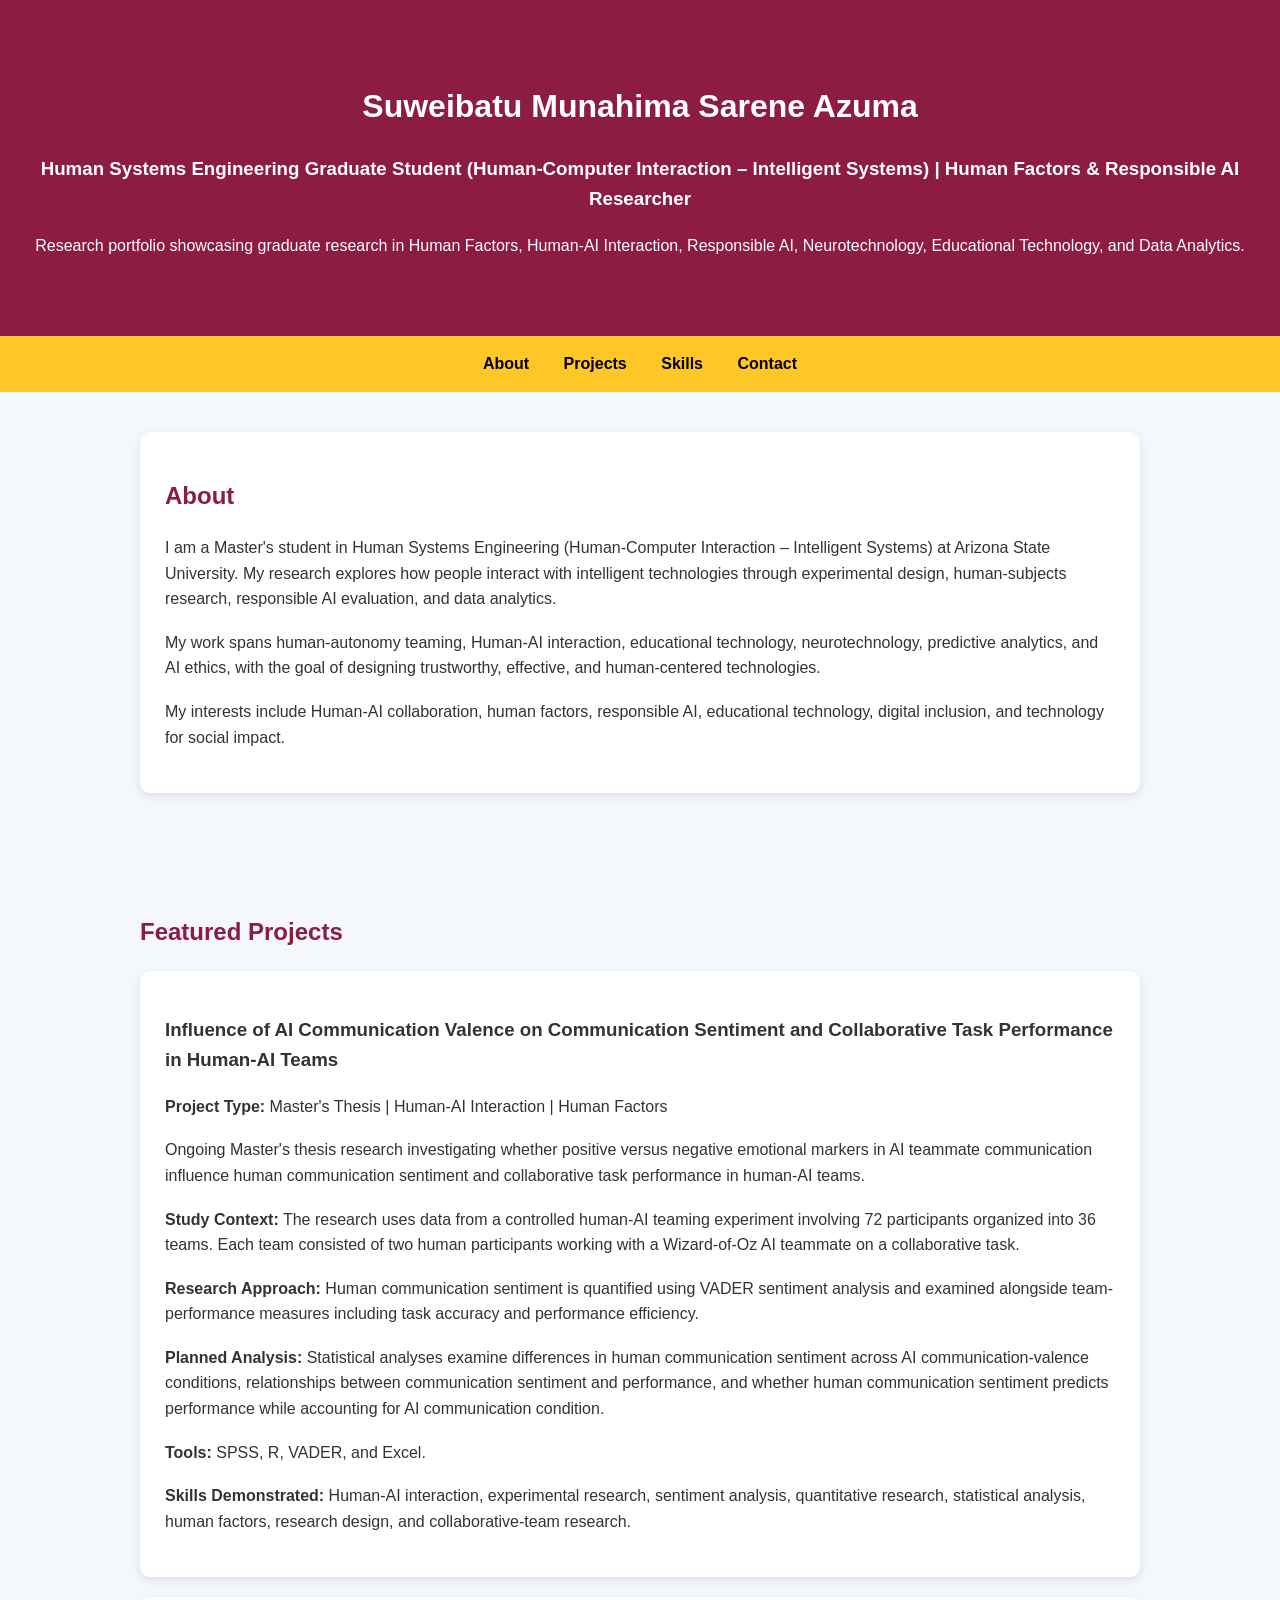
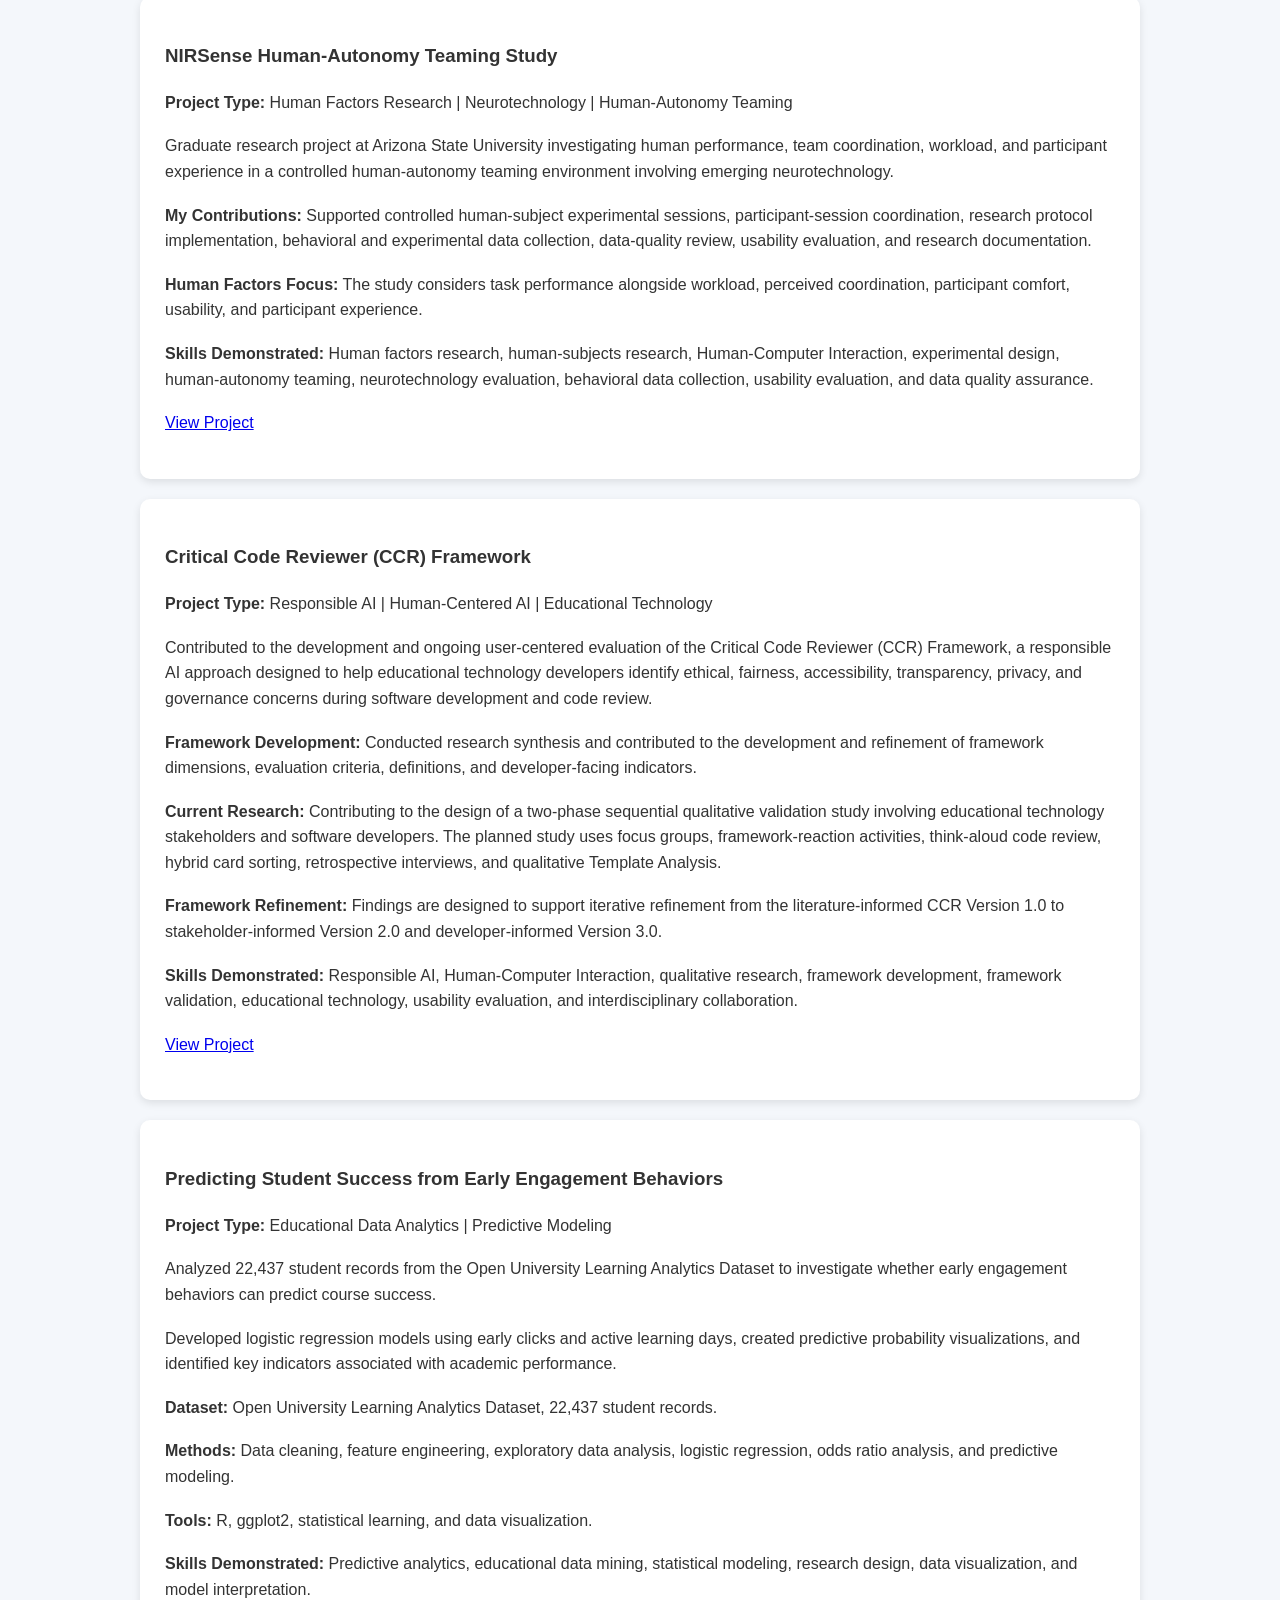
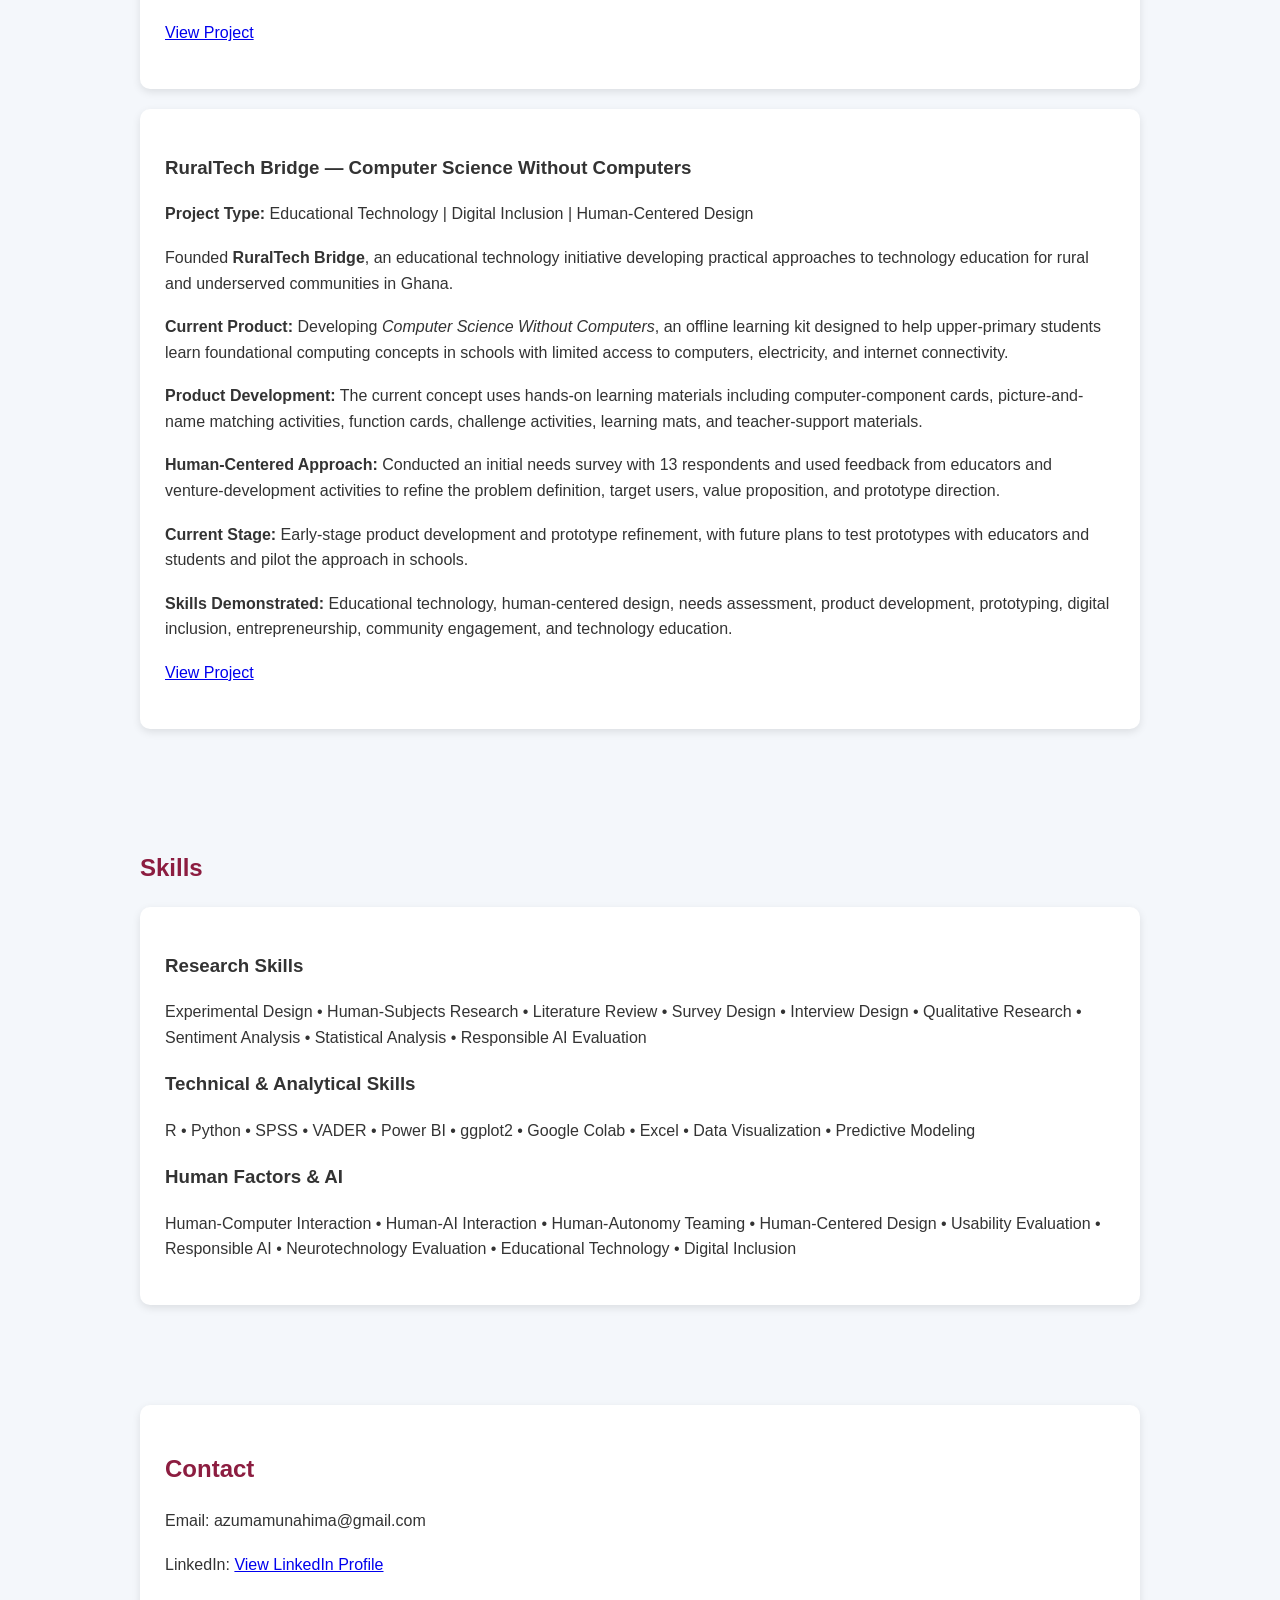
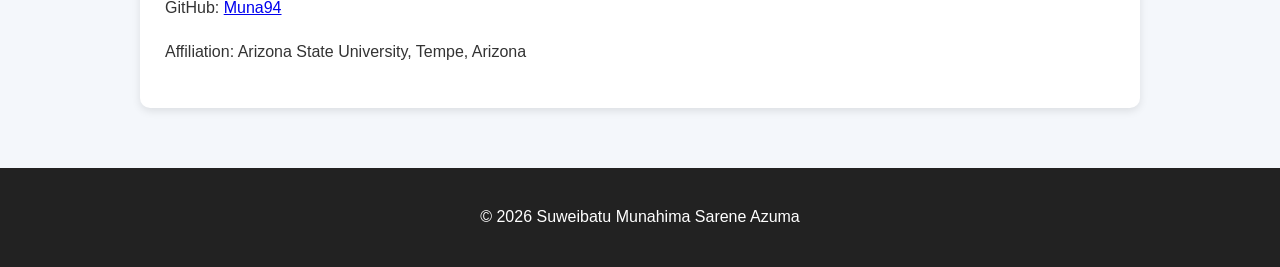
==== index.html @ 7e4f070d "Revise index.html for portfolio enhancements Updated the portfolio page with a new title, added a de" ====
<!DOCTYPE html>
<html lang="en">

<head>
    <meta charset="UTF-8">
    <meta name="viewport" content="width=device-width, initial-scale=1.0">

    <meta
        name="description"
        content="Research portfolio of Suweibatu Munahima Sarene Azuma, a Human Systems Engineering graduate student specializing in Human-Computer Interaction, Human Factors, Human-AI Interaction, Responsible AI, Educational Technology, and Data Analytics."
    >

    <title>Suweibatu Munahima Sarene Azuma | Research Portfolio</title>

    <link rel="stylesheet" href="style.css">
</head>

<body>


<!-- ==========================================
     Header
=========================================== -->

<header>

    <h1>Suweibatu Munahima Sarene Azuma</h1>

    <h3>
        Human Systems Engineering Graduate Student
        (Human-Computer Interaction – Intelligent Systems) |
        Human Factors &amp; Responsible AI Researcher
    </h3>

    <p>
        Research portfolio showcasing graduate research in Human Factors,
        Human-AI Interaction, Responsible AI, Neurotechnology,
        Educational Technology, and Data Analytics.
    </p>

</header>


<!-- ==========================================
     Navigation
=========================================== -->

<nav>

    <a href="#about">About</a>
    <a href="#projects">Projects</a>
    <a href="#skills">Skills</a>
    <a href="#contact">Contact</a>

</nav>


<!-- ==========================================
     About
=========================================== -->

<section id="about">

    <div class="card">

        <h2>About</h2>

        <p>
            I am a Master's student in Human Systems Engineering
            (Human-Computer Interaction – Intelligent Systems) at
            Arizona State University. My research explores how people
            interact with intelligent technologies through experimental
            design, human-subjects research, responsible AI evaluation,
            and data analytics.
        </p>

        <p>
            My work spans human-autonomy teaming, Human-AI interaction,
            educational technology, neurotechnology, predictive analytics,
            and AI ethics, with the goal of designing trustworthy,
            effective, and human-centered technologies.
        </p>

        <p>
            My interests include Human-AI collaboration, human factors,
            responsible AI, educational technology, digital inclusion,
            and technology for social impact.
        </p>

    </div>

</section>


<!-- ==========================================
     Featured Projects
=========================================== -->

<section id="projects">

    <h2>Featured Projects</h2>


    <!-- ======================================
         Master's Thesis
    ======================================= -->

    <div class="card">

        <h3>
            Influence of AI Communication Valence on Communication
            Sentiment and Collaborative Task Performance in Human-AI Teams
        </h3>

        <p>
            <strong>Project Type:</strong>
            Master's Thesis | Human-AI Interaction | Human Factors
        </p>

        <p>
            Ongoing Master's thesis research investigating whether positive
            versus negative emotional markers in AI teammate communication
            influence human communication sentiment and collaborative task
            performance in human-AI teams.
        </p>

        <p>
            <strong>Study Context:</strong>
            The research uses data from a controlled human-AI teaming
            experiment involving 72 participants organized into 36 teams.
            Each team consisted of two human participants working with a
            Wizard-of-Oz AI teammate on a collaborative task.
        </p>

        <p>
            <strong>Research Approach:</strong>
            Human communication sentiment is quantified using VADER sentiment
            analysis and examined alongside team-performance measures including
            task accuracy and performance efficiency.
        </p>

        <p>
            <strong>Planned Analysis:</strong>
            Statistical analyses examine differences in human communication
            sentiment across AI communication-valence conditions,
            relationships between communication sentiment and performance,
            and whether human communication sentiment predicts performance
            while accounting for AI communication condition.
        </p>

        <p>
            <strong>Tools:</strong>
            SPSS, R, VADER, and Excel.
        </p>

        <p>
            <strong>Skills Demonstrated:</strong>
            Human-AI interaction, experimental research, sentiment analysis,
            quantitative research, statistical analysis, human factors,
            research design, and collaborative-team research.
        </p>

    </div>


    <!-- ======================================
         NIRSense
    ======================================= -->

    <div class="card">

        <h3>NIRSense Human-Autonomy Teaming Study</h3>

        <p>
            <strong>Project Type:</strong>
            Human Factors Research | Neurotechnology |
            Human-Autonomy Teaming
        </p>

        <p>
            Graduate research project at Arizona State University
            investigating human performance, team coordination, workload,
            and participant experience in a controlled human-autonomy
            teaming environment involving emerging neurotechnology.
        </p>

        <p>
            <strong>My Contributions:</strong>
            Supported controlled human-subject experimental sessions,
            participant-session coordination, research protocol
            implementation, behavioral and experimental data collection,
            data-quality review, usability evaluation, and research
            documentation.
        </p>

        <p>
            <strong>Human Factors Focus:</strong>
            The study considers task performance alongside workload,
            perceived coordination, participant comfort, usability,
            and participant experience.
        </p>

        <p>
            <strong>Skills Demonstrated:</strong>
            Human factors research, human-subjects research,
            Human-Computer Interaction, experimental design,
            human-autonomy teaming, neurotechnology evaluation,
            behavioral data collection, usability evaluation,
            and data quality assurance.
        </p>

        <p>
            <a href="nirsense.html">View Project</a>
        </p>

    </div>


    <!-- ======================================
         Critical Code Reviewer
    ======================================= -->

    <div class="card">

        <h3>Critical Code Reviewer (CCR) Framework</h3>

        <p>
            <strong>Project Type:</strong>
            Responsible AI | Human-Centered AI |
            Educational Technology
        </p>

        <p>
            Contributed to the development and ongoing user-centered
            evaluation of the Critical Code Reviewer (CCR) Framework,
            a responsible AI approach designed to help educational
            technology developers identify ethical, fairness,
            accessibility, transparency, privacy, and governance
            concerns during software development and code review.
        </p>

        <p>
            <strong>Framework Development:</strong>
            Conducted research synthesis and contributed to the development
            and refinement of framework dimensions, evaluation criteria,
            definitions, and developer-facing indicators.
        </p>

        <p>
            <strong>Current Research:</strong>
            Contributing to the design of a two-phase sequential qualitative
            validation study involving educational technology stakeholders
            and software developers. The planned study uses focus groups,
            framework-reaction activities, think-aloud code review,
            hybrid card sorting, retrospective interviews, and
            qualitative Template Analysis.
        </p>

        <p>
            <strong>Framework Refinement:</strong>
            Findings are designed to support iterative refinement from
            the literature-informed CCR Version 1.0 to stakeholder-informed
            Version 2.0 and developer-informed Version 3.0.
        </p>

        <p>
            <strong>Skills Demonstrated:</strong>
            Responsible AI, Human-Computer Interaction,
            qualitative research, framework development,
            framework validation, educational technology,
            usability evaluation, and interdisciplinary collaboration.
        </p>

        <p>
            <a href="ccr-framework.html">View Project</a>
        </p>

    </div>


    <!-- ======================================
         Student Success Analytics
    ======================================= -->

    <div class="card">

        <h3>
            Predicting Student Success from Early Engagement Behaviors
        </h3>

        <p>
            <strong>Project Type:</strong>
            Educational Data Analytics | Predictive Modeling
        </p>

        <p>
            Analyzed 22,437 student records from the Open University
            Learning Analytics Dataset to investigate whether early
            engagement behaviors can predict course success.
        </p>

        <p>
            Developed logistic regression models using early clicks and
            active learning days, created predictive probability
            visualizations, and identified key indicators associated
            with academic performance.
        </p>

        <p>
            <strong>Dataset:</strong>
            Open University Learning Analytics Dataset,
            22,437 student records.
        </p>

        <p>
            <strong>Methods:</strong>
            Data cleaning, feature engineering, exploratory data analysis,
            logistic regression, odds ratio analysis, and predictive
            modeling.
        </p>

        <p>
            <strong>Tools:</strong>
            R, ggplot2, statistical learning, and data visualization.
        </p>

        <p>
            <strong>Skills Demonstrated:</strong>
            Predictive analytics, educational data mining,
            statistical modeling, research design,
            data visualization, and model interpretation.
        </p>

        <p>
            <a href="predicting-student-success.html">View Project</a>
        </p>

    </div>


    <!-- ======================================
         RuralTech Bridge
    ======================================= -->

    <div class="card">

        <h3>
            RuralTech Bridge — Computer Science Without Computers
        </h3>

        <p>
            <strong>Project Type:</strong>
            Educational Technology | Digital Inclusion |
            Human-Centered Design
        </p>

        <p>
            Founded <strong>RuralTech Bridge</strong>, an educational
            technology initiative developing practical approaches to
            technology education for rural and underserved communities
            in Ghana.
        </p>

        <p>
            <strong>Current Product:</strong>
            Developing <em>Computer Science Without Computers</em>,
            an offline learning kit designed to help upper-primary
            students learn foundational computing concepts in schools
            with limited access to computers, electricity, and
            internet connectivity.
        </p>

        <p>
            <strong>Product Development:</strong>
            The current concept uses hands-on learning materials including
            computer-component cards, picture-and-name matching activities,
            function cards, challenge activities, learning mats, and
            teacher-support materials.
        </p>

        <p>
            <strong>Human-Centered Approach:</strong>
            Conducted an initial needs survey with 13 respondents and
            used feedback from educators and venture-development
            activities to refine the problem definition, target users,
            value proposition, and prototype direction.
        </p>

        <p>
            <strong>Current Stage:</strong>
            Early-stage product development and prototype refinement,
            with future plans to test prototypes with educators and
            students and pilot the approach in schools.
        </p>

        <p>
            <strong>Skills Demonstrated:</strong>
            Educational technology, human-centered design,
            needs assessment, product development, prototyping,
            digital inclusion, entrepreneurship, community engagement,
            and technology education.
        </p>

        <p>
            <a href="ruraltech-bridge.html">View Project</a>
        </p>

    </div>

</section>


<!-- ==========================================
     Skills
=========================================== -->

<section id="skills">

    <h2>Skills</h2>

    <div class="card">

        <h3>Research Skills</h3>

        <p>
            Experimental Design • Human-Subjects Research •
            Literature Review • Survey Design • Interview Design •
            Qualitative Research • Sentiment Analysis •
            Statistical Analysis • Responsible AI Evaluation
        </p>


        <h3>Technical &amp; Analytical Skills</h3>

        <p>
            R • Python • SPSS • VADER • Power BI • ggplot2 •
            Google Colab • Excel • Data Visualization •
            Predictive Modeling
        </p>


        <h3>Human Factors &amp; AI</h3>

        <p>
            Human-Computer Interaction • Human-AI Interaction •
            Human-Autonomy Teaming • Human-Centered Design •
            Usability Evaluation • Responsible AI •
            Neurotechnology Evaluation • Educational Technology •
            Digital Inclusion
        </p>

    </div>

</section>


<!-- ==========================================
     Contact
=========================================== -->

<section id="contact">

    <div class="card">

        <h2>Contact</h2>

        <p>
            Email: azumamunahima@gmail.com
        </p>

        <p>
            LinkedIn:
            <a
                href="https://linkedin.com/in/suweibatu-munahima-sarene-azuma"
                target="_blank"
                rel="noopener noreferrer"
            >
                View LinkedIn Profile
            </a>
        </p>

        <p>
            GitHub:
            <a
                href="https://github.com/Muna94"
                target="_blank"
                rel="noopener noreferrer"
            >
                Muna94
            </a>
        </p>

        <p>
            Affiliation: Arizona State University, Tempe, Arizona
        </p>

    </div>

</section>


<!-- ==========================================
     Footer
=========================================== -->

<footer>

    <p>
        © 2026 Suweibatu Munahima Sarene Azuma
    </p>

</footer>

</body>

</html>
---- style.css ----
/* ==========================================
   Global Styles
========================================== */

body {
    font-family: Arial, sans-serif;
    margin: 0;
    padding: 0;
    background: #f4f7fb;
    color: #333;
    line-height: 1.6;
}

/* ==========================================
   Header
========================================== */
header {
    background: #8C1D40;
    color: white;
    padding: 60px 20px;
    text-align: center;
}

header a {
    color: #FFC627;
    text-decoration: none;
    font-weight: bold;
}

header a:hover {
    text-decoration: underline;
}

/* ==========================================
   Navigation
========================================== */

nav {
    background: #FFC627;
    padding: 15px;
    text-align: center;
}

nav a {
    color: #000;
    text-decoration: none;
    margin: 0 15px;
    font-weight: bold;
}

nav a:hover {
    text-decoration: underline;
}

/* ==========================================
   Main Content
========================================== */

section {
    max-width: 1000px;
    margin: auto;
    padding: 40px 20px;
}

/* ==========================================
   Cards
========================================== */

.card {
    background: white;
    padding: 25px;
    margin-bottom: 20px;
    border-radius: 10px;
    box-shadow: 0 3px 8px rgba(0,0,0,.1);
}

/* ==========================================
   Typography
========================================== */

h2 {
    color: #8C1D40;
}

p {
    margin-bottom: 18px;
}

ul {
    padding-left: 25px;
}

li {
    margin-bottom: 10px;
}

/* ==========================================
   Images
========================================== */

img {
    max-width: 100%;
    height: auto;
    border-radius: 8px;
}

/* ==========================================
   Footer
========================================== */

footer {
    background: #222;
    color: white;
    text-align: center;
    padding: 20px;
}

/* ==========================================
   Project Timeline
========================================== */

.timeline {
    display: flex;
    gap: 20px;
    flex-wrap: wrap;
    margin: 30px 0;
}

.timeline-item {
    flex: 1;
    min-width: 260px;
    background: white;
    border-left: 5px solid #8C1D40;
    border-radius: 8px;
    padding: 20px;
    box-shadow: 0 3px 8px rgba(0,0,0,.1);
}

.timeline-item h3 {
    color: #8C1D40;
    margin-top: 0;
}

.timeline-item h4 {
    margin-bottom: 10px;
    color: #333;
}

/* ==========================================
   Document Button
========================================== */

.document-button {
    display: inline-block;
    background: #8C1D40;
    color: white;
    padding: 12px 20px;
    border-radius: 6px;
    text-decoration: none;
    font-weight: bold;
    margin-top: 10px;
    transition: background 0.2s ease;
}

.document-button:hover {
    background: #6F1733;
    text-decoration: none;
}
/* NIRSense hero image */

.hero-container {
    max-width: 1100px;
    margin: 35px auto;
    padding: 0 20px;
}

.hero-image {
    width: 100%;
    max-height: 620px;
    object-fit: cover;
    object-position: center;
    border-radius: 10px;
    display: block;
}

.image-caption {
    margin-top: 10px;
    text-align: center;
    font-size: 0.95rem;
    color: #555;
}


/* Research image gallery */

.gallery {
    display: grid;
    grid-template-columns: repeat(2, minmax(0, 1fr));
    gap: 24px;
    margin-bottom: 35px;
}

.gallery figure {
    margin: 0;
    background: #ffffff;
    padding: 12px;
    border-radius: 10px;
    box-shadow: 0 3px 12px rgba(0, 0, 0, 0.10);
}

.gallery img {
    width: 100%;
    height: 360px;
    object-fit: cover;
    border-radius: 8px;
    display: block;
}

.gallery figcaption {
    padding: 12px 5px 5px;
    line-height: 1.6;
    color: #444;
}


/* Mobile layout */

@media (max-width: 768px) {

    .gallery {
        grid-template-columns: 1fr;
    }

    .gallery img {
        height: auto;
    }

    .hero-image {
        max-height: none;
    }
}
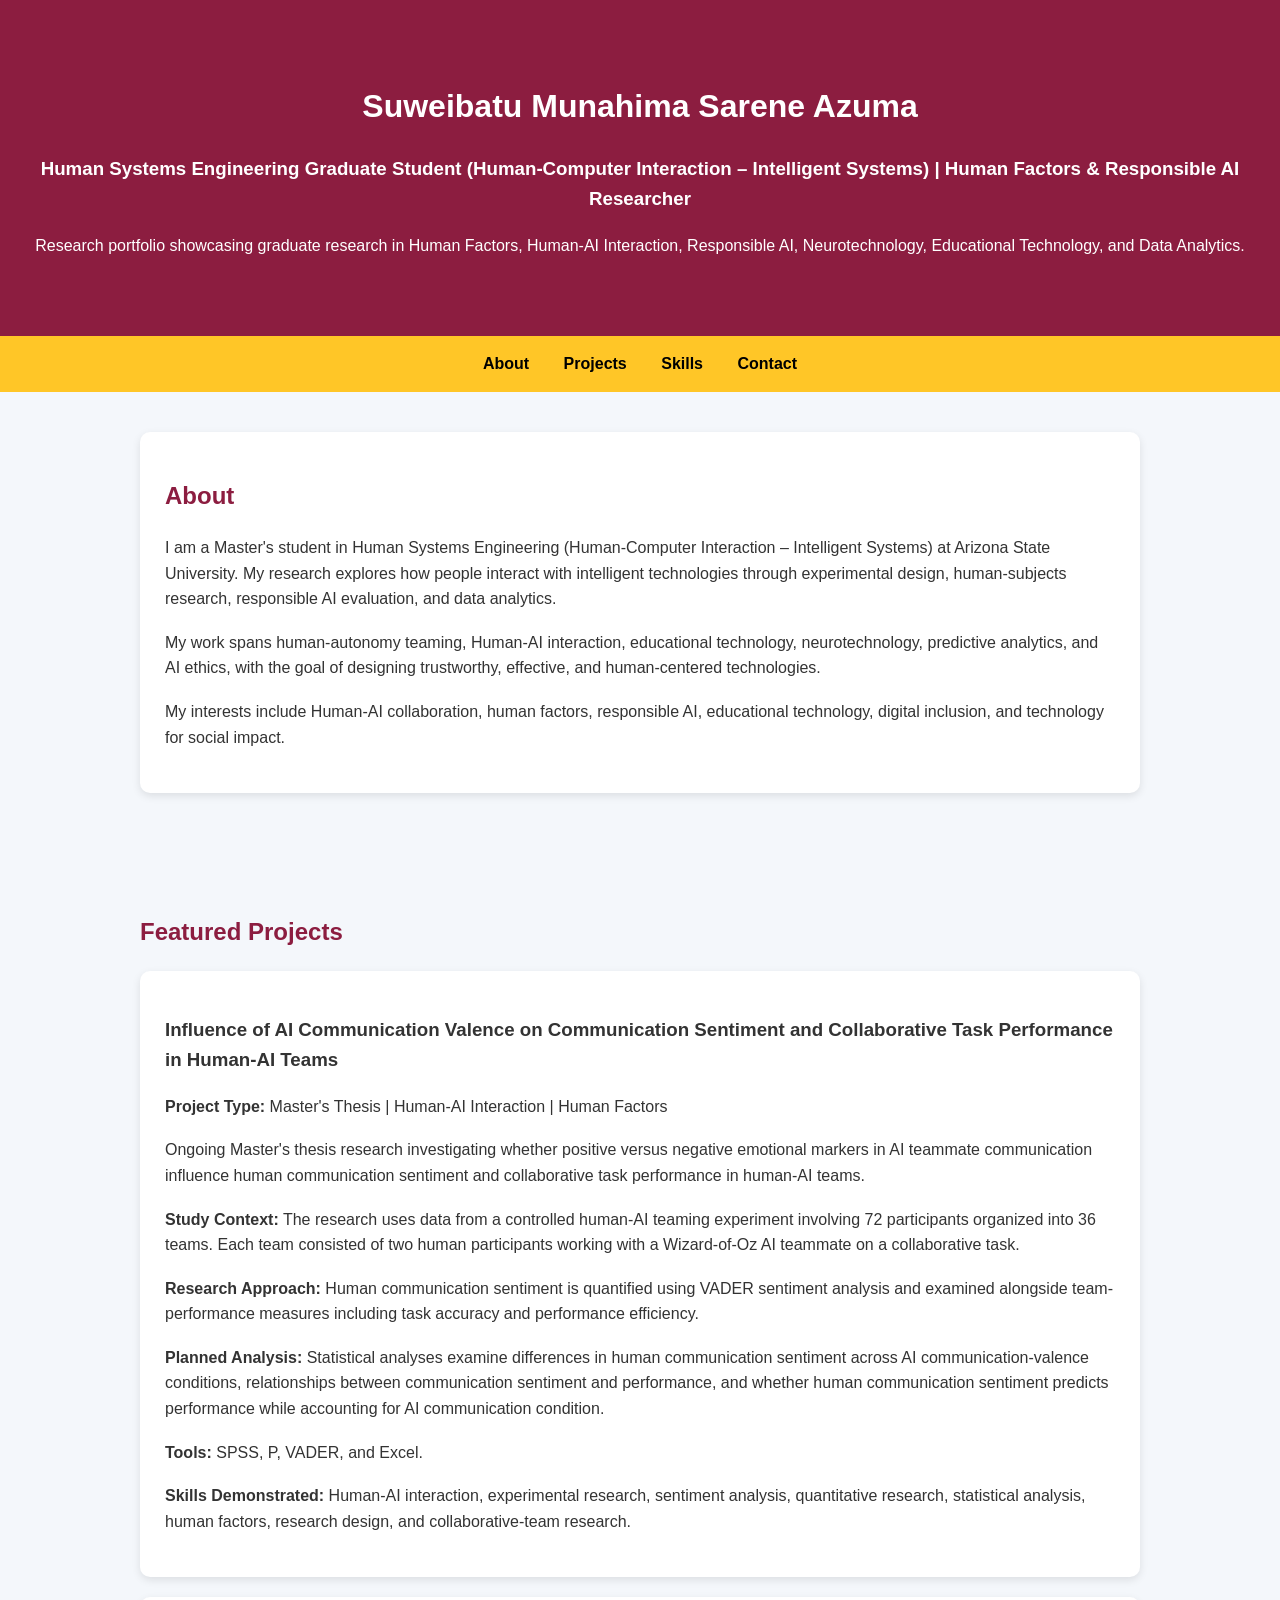
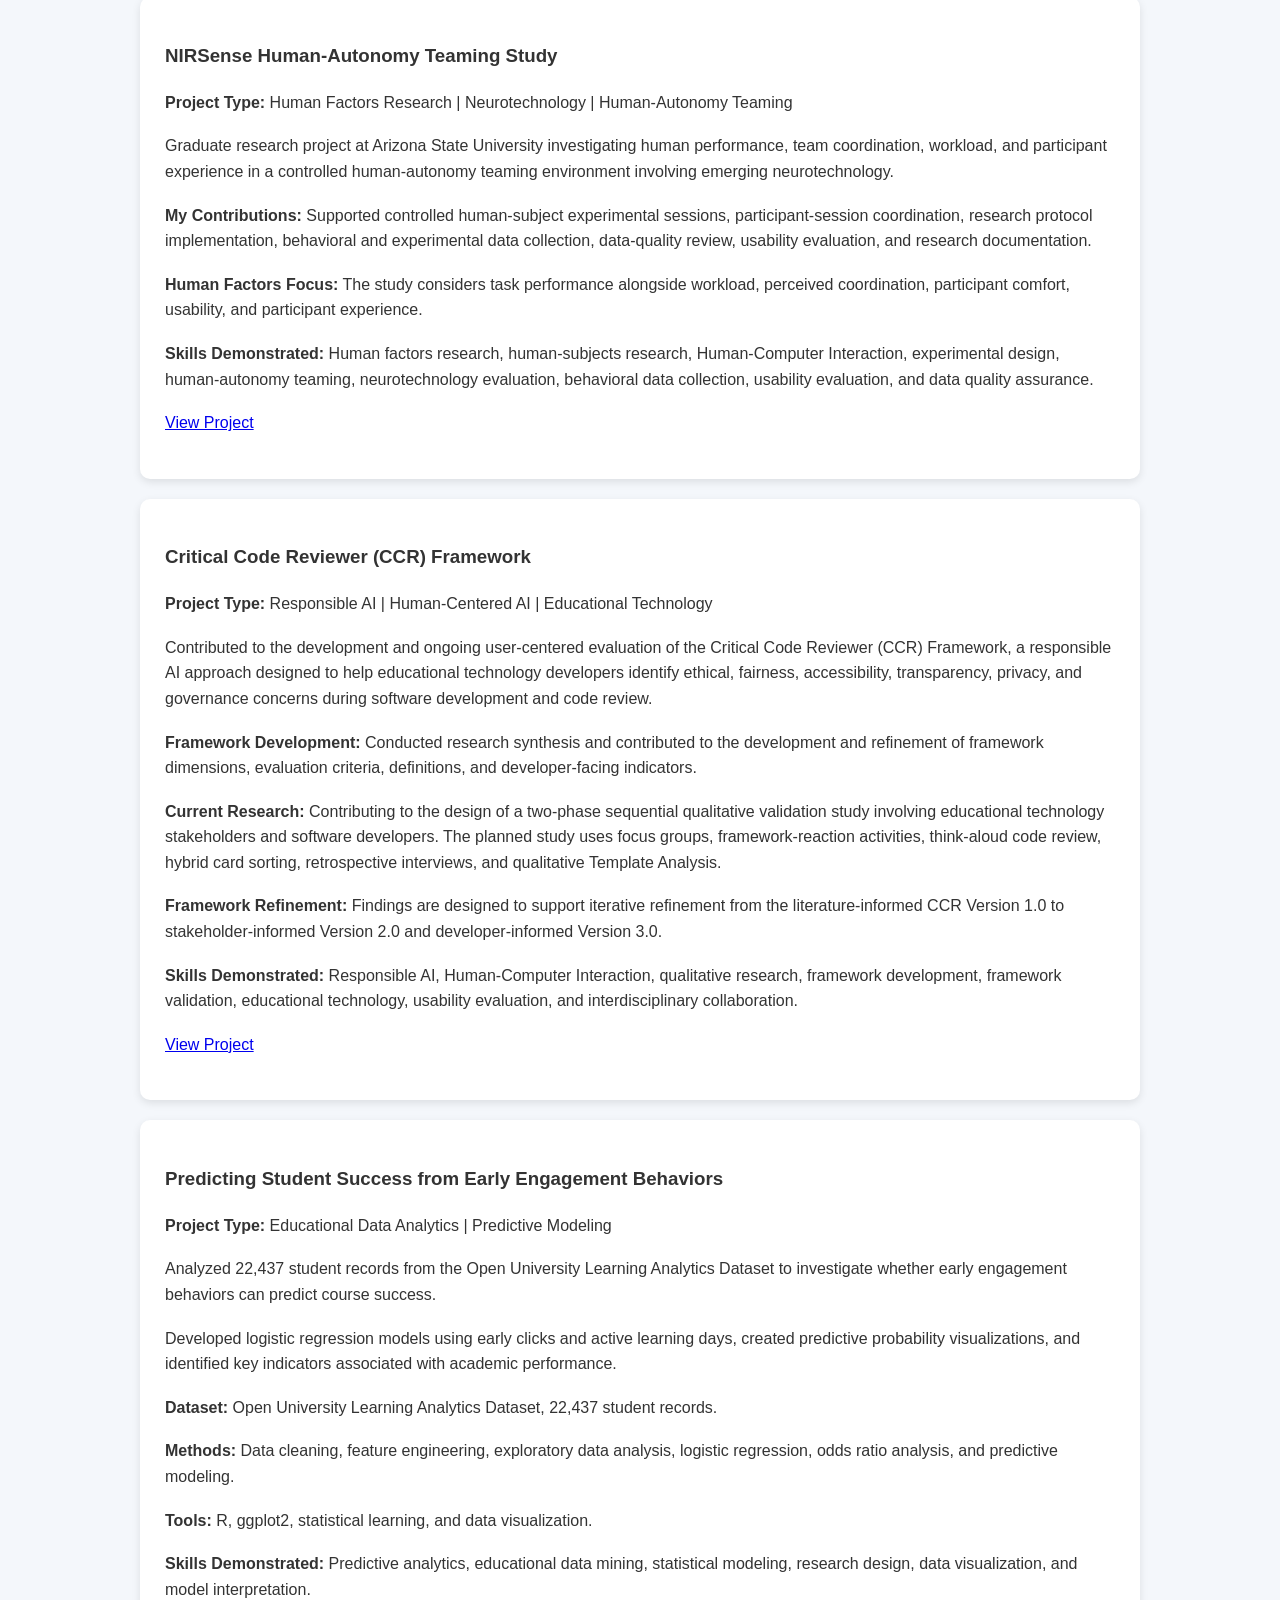
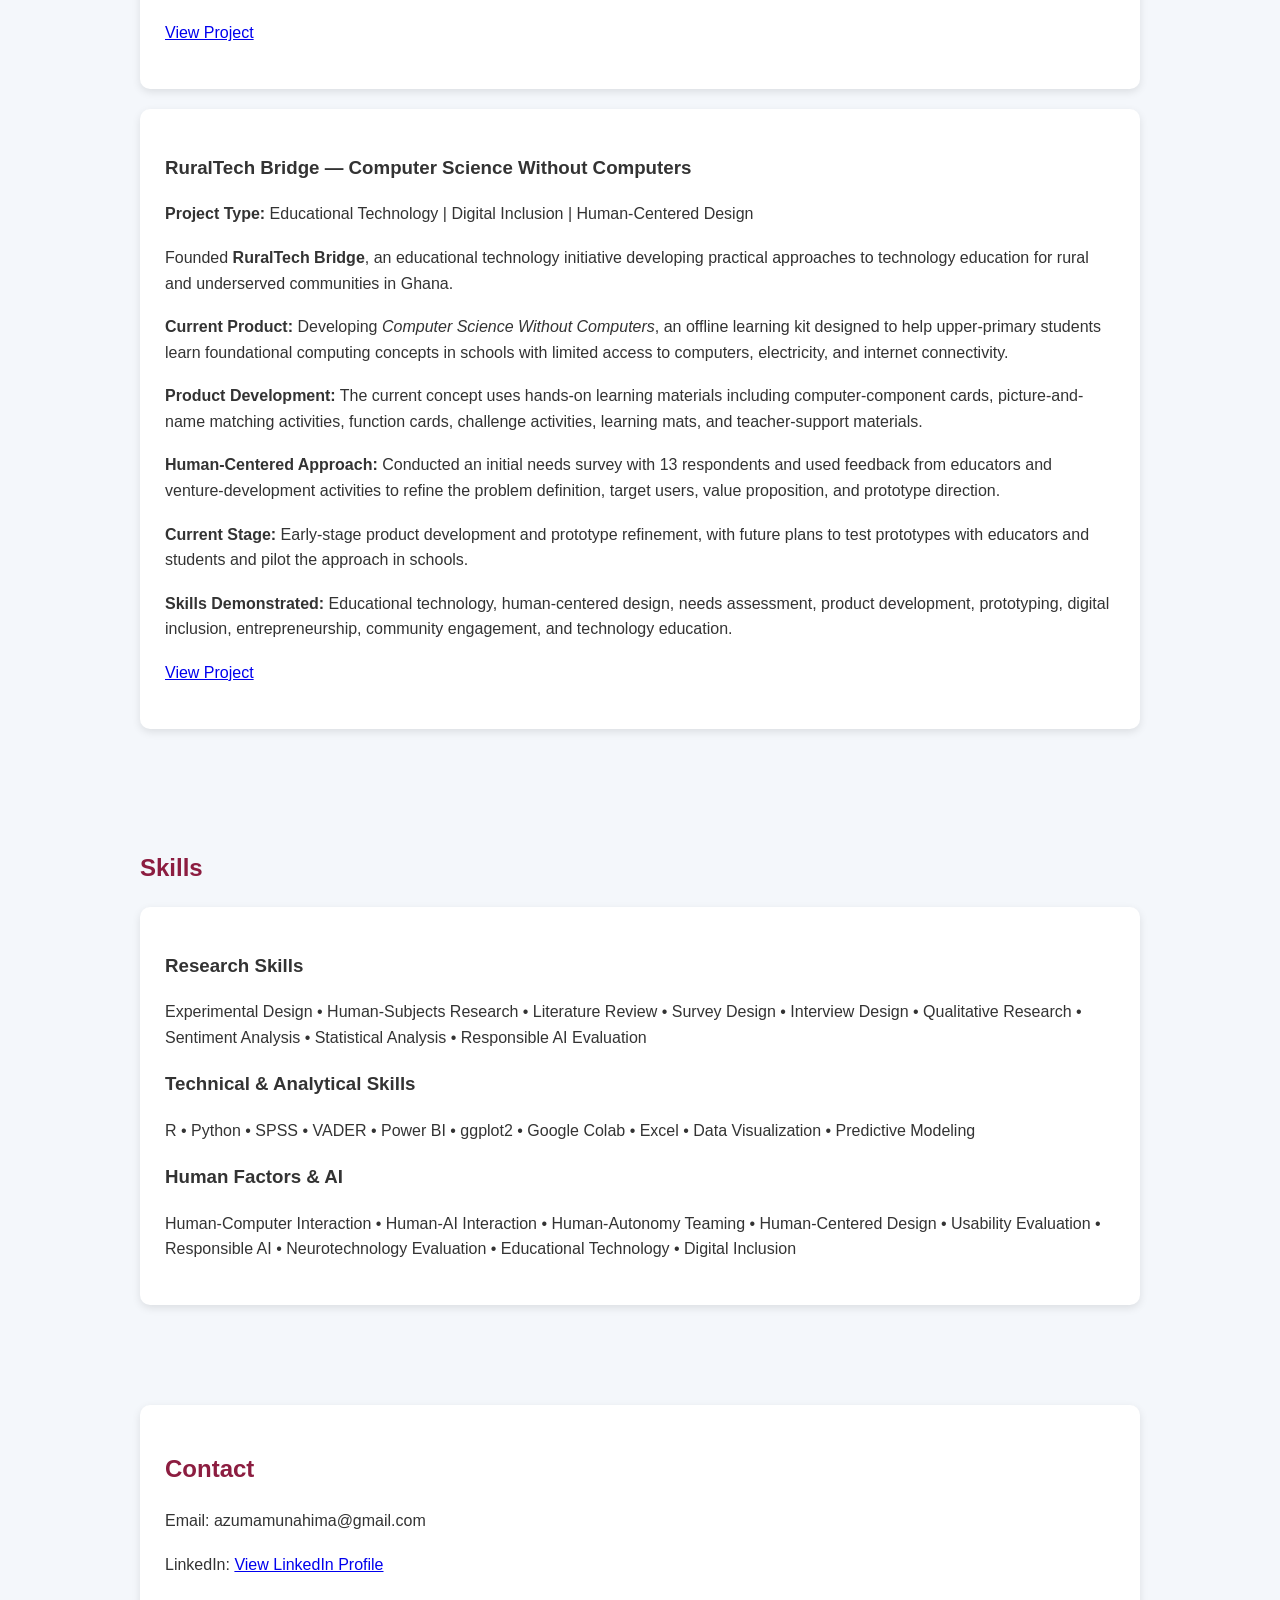
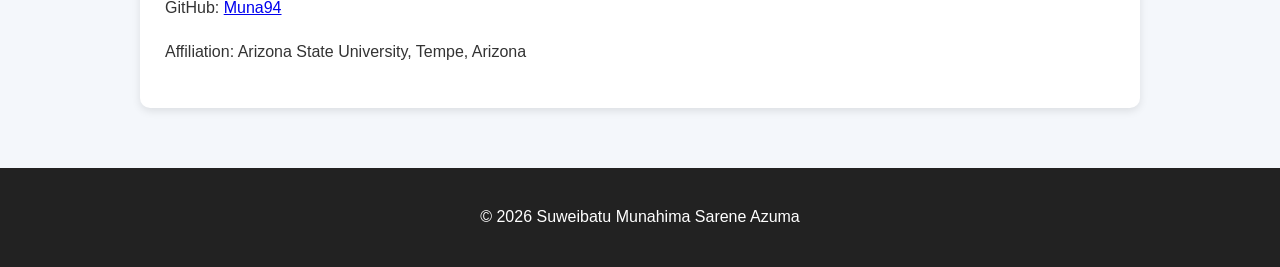
==== commit cc7f90b7: "Correct tool name from 'R' to 'P'" ====
--- a/index.html
+++ b/index.html
@@ -150,7 +150,7 @@
 
         <p>
             <strong>Tools:</strong>
-            SPSS, R, VADER, and Excel.
+            SPSS, P, VADER, and Excel.
         </p>
 
         <p>
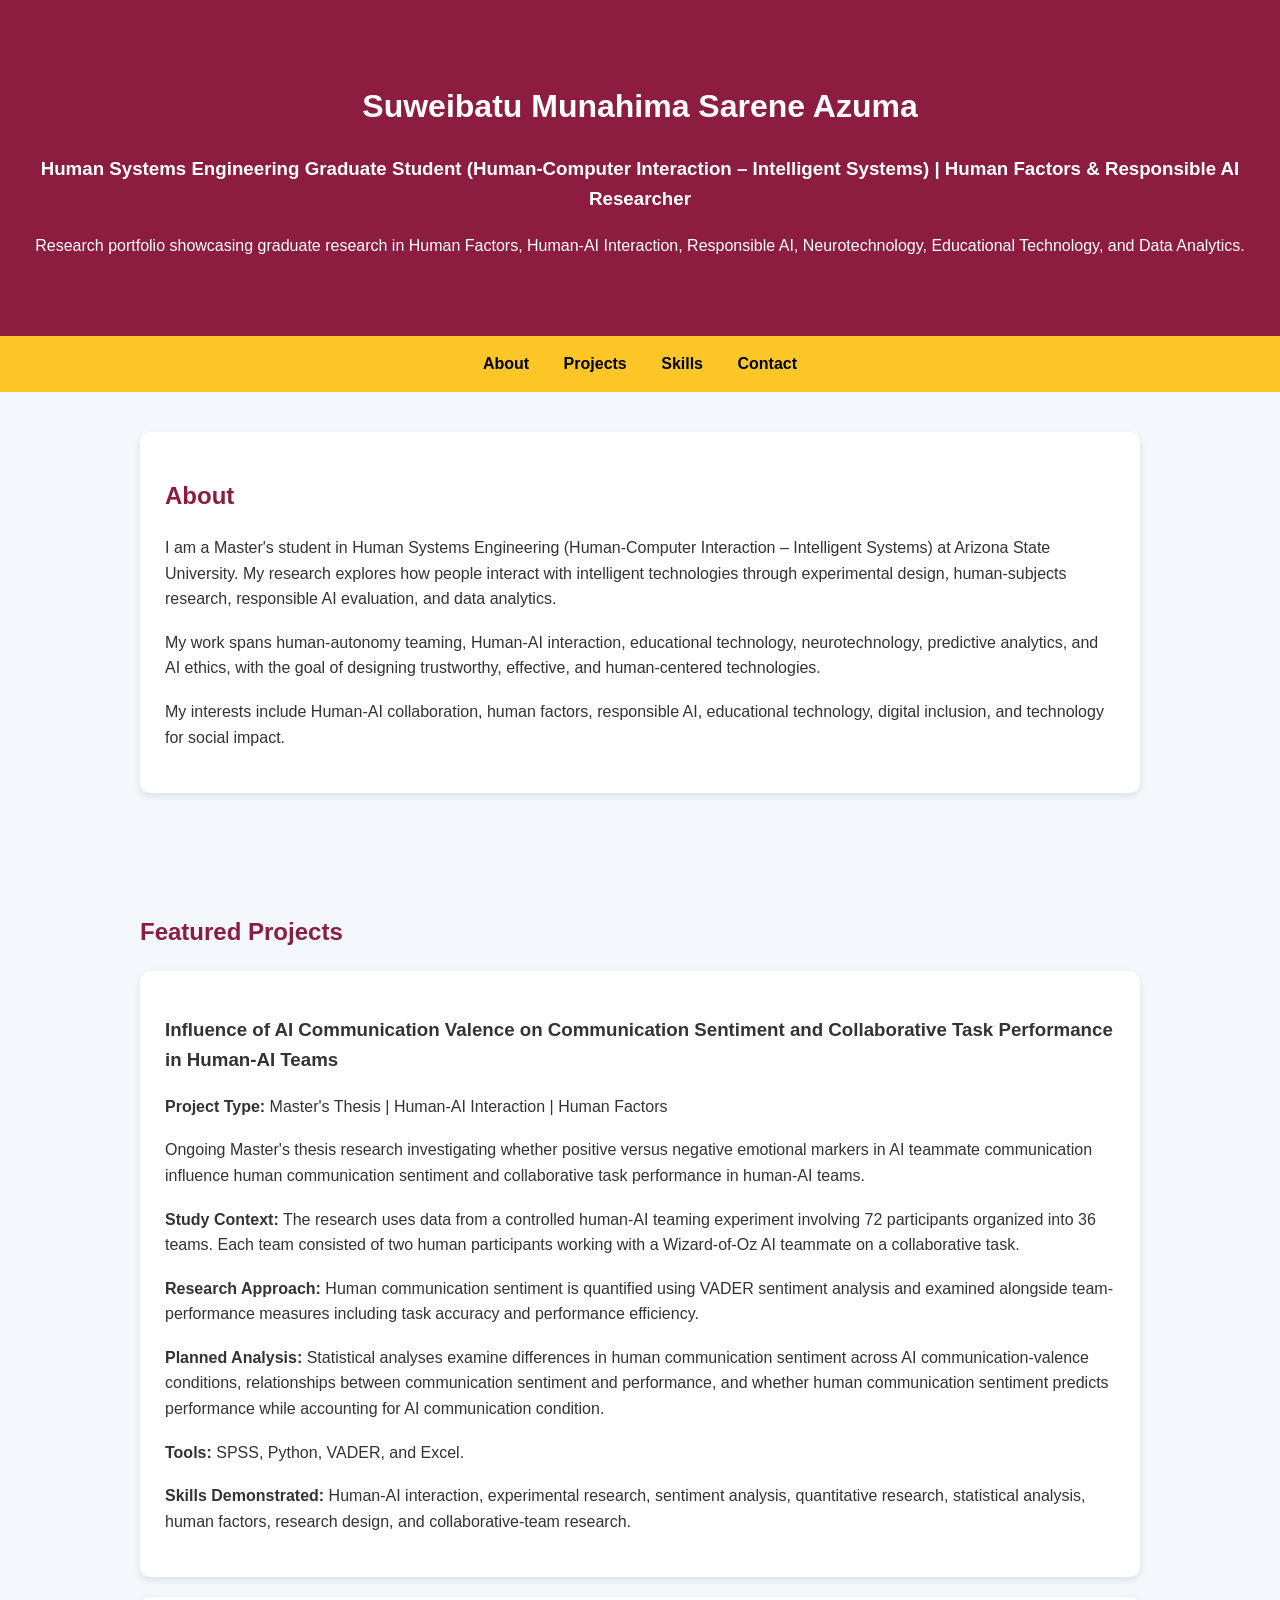
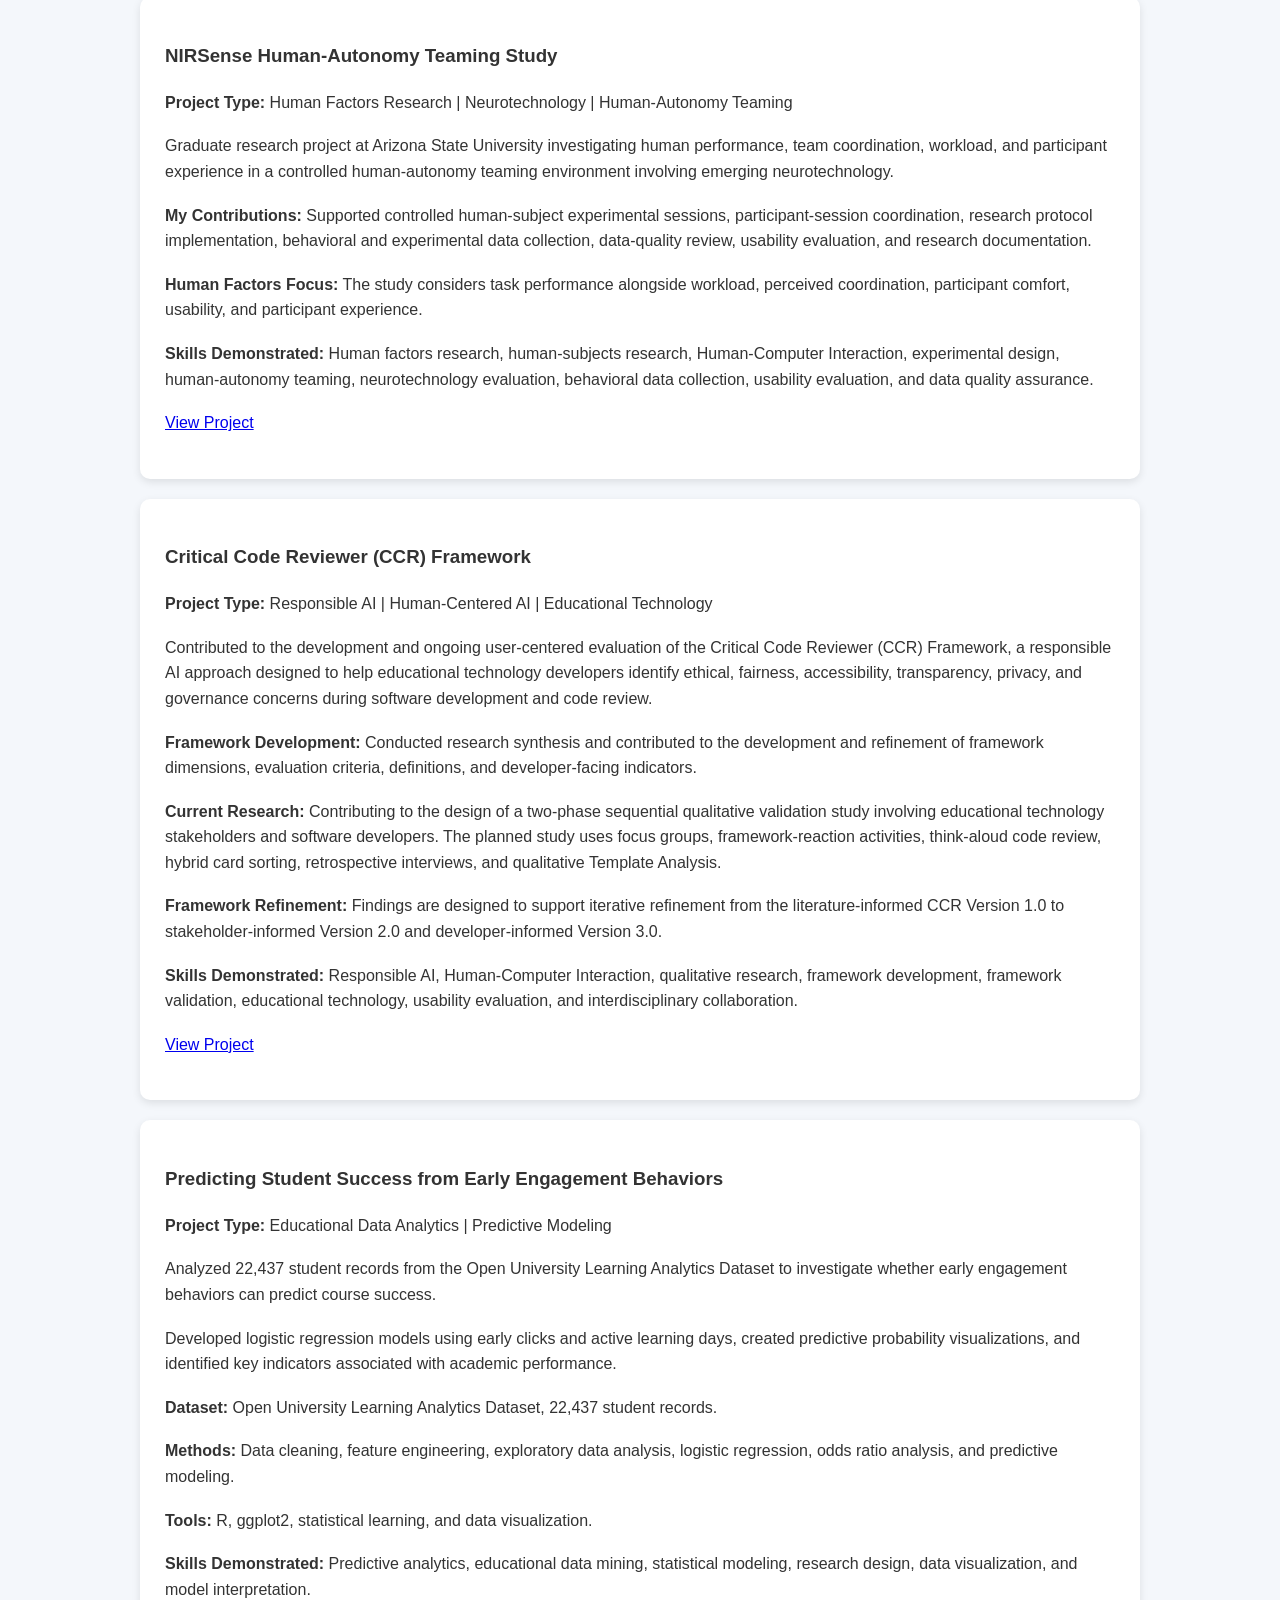
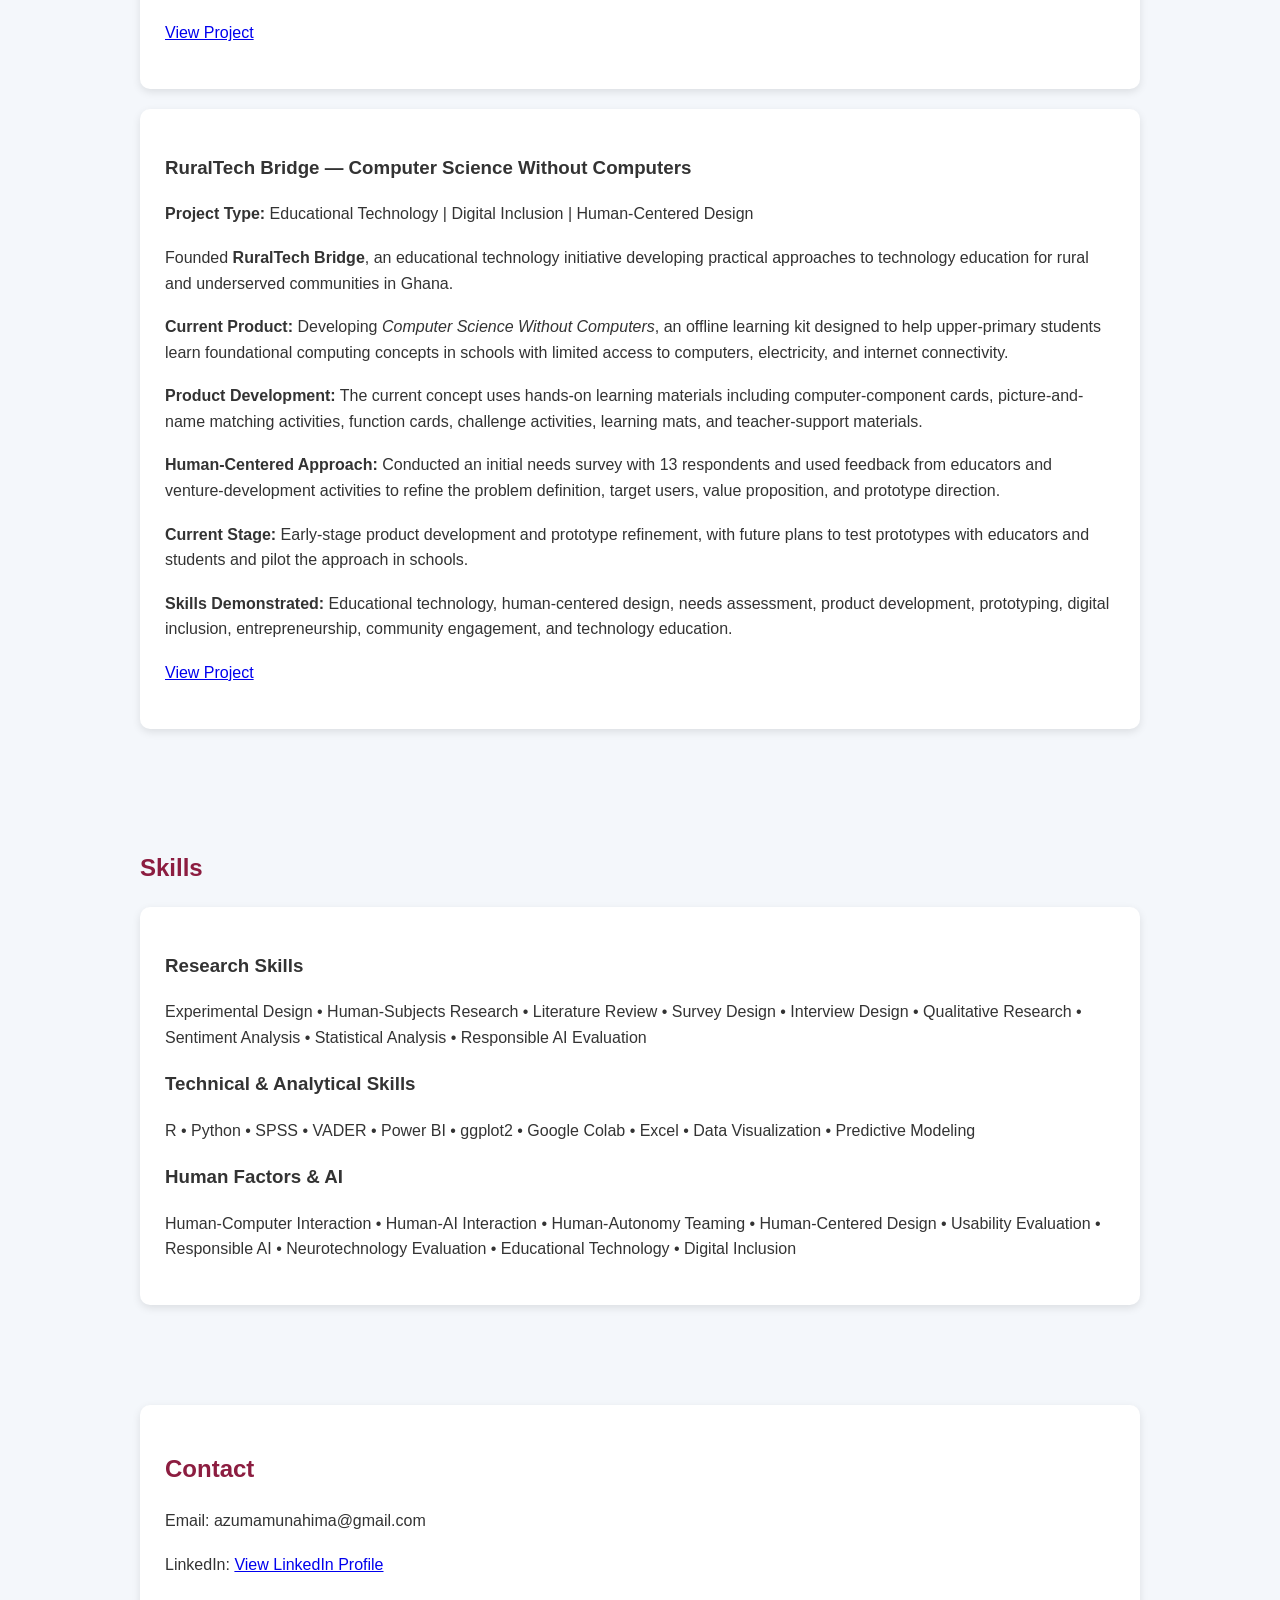
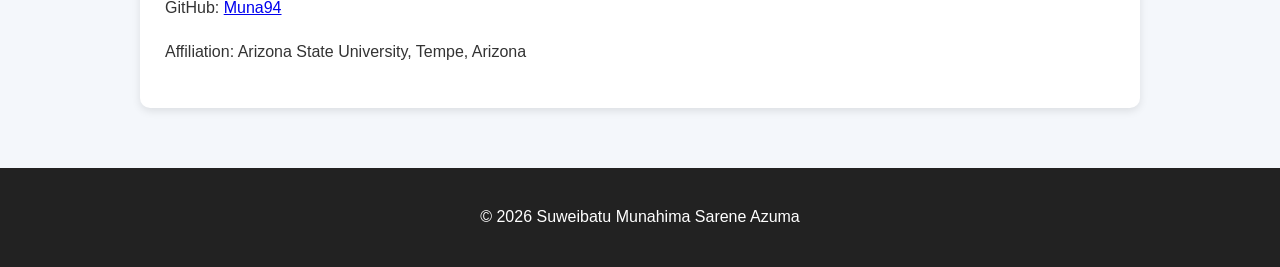
==== commit a5e9abb9: "Update tools list to include Python" ====
--- a/index.html
+++ b/index.html
@@ -150,7 +150,7 @@
 
         <p>
             <strong>Tools:</strong>
-            SPSS, P, VADER, and Excel.
+            SPSS, Python, VADER, and Excel.
         </p>
 
         <p>
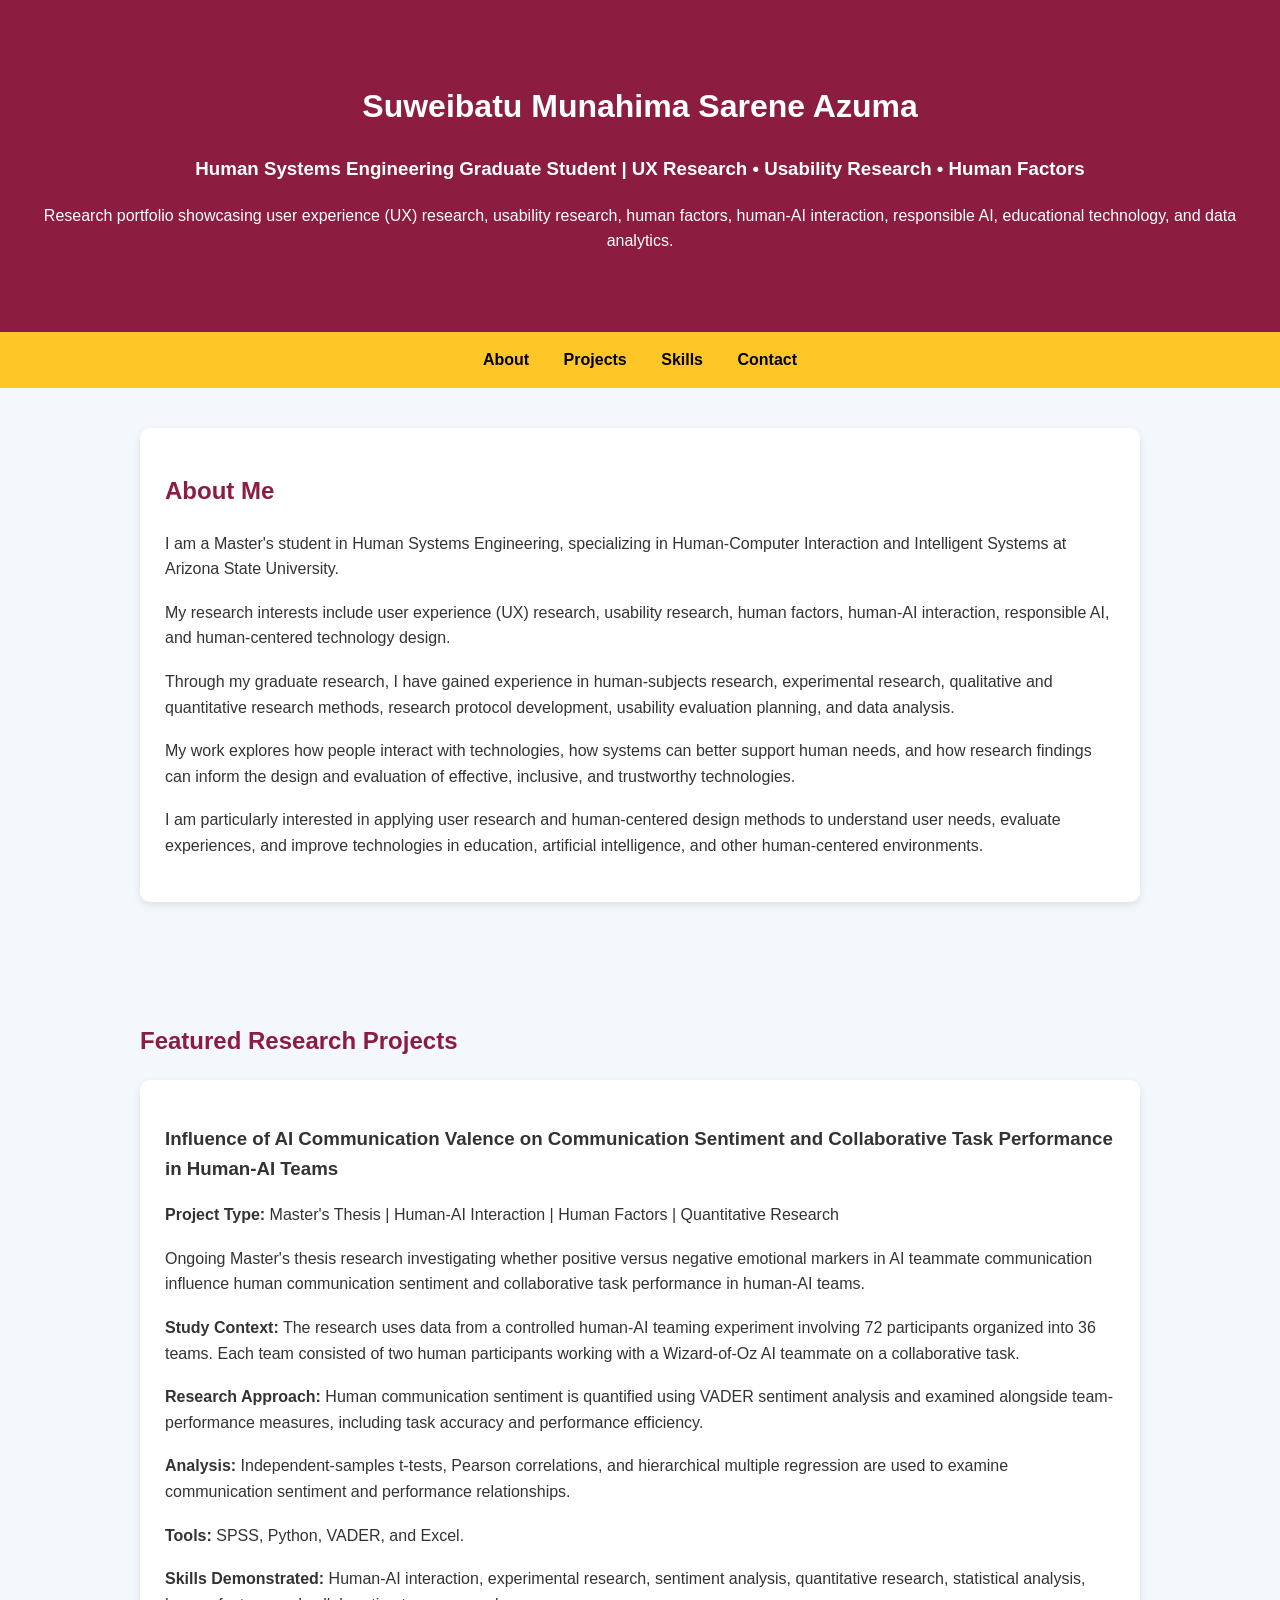
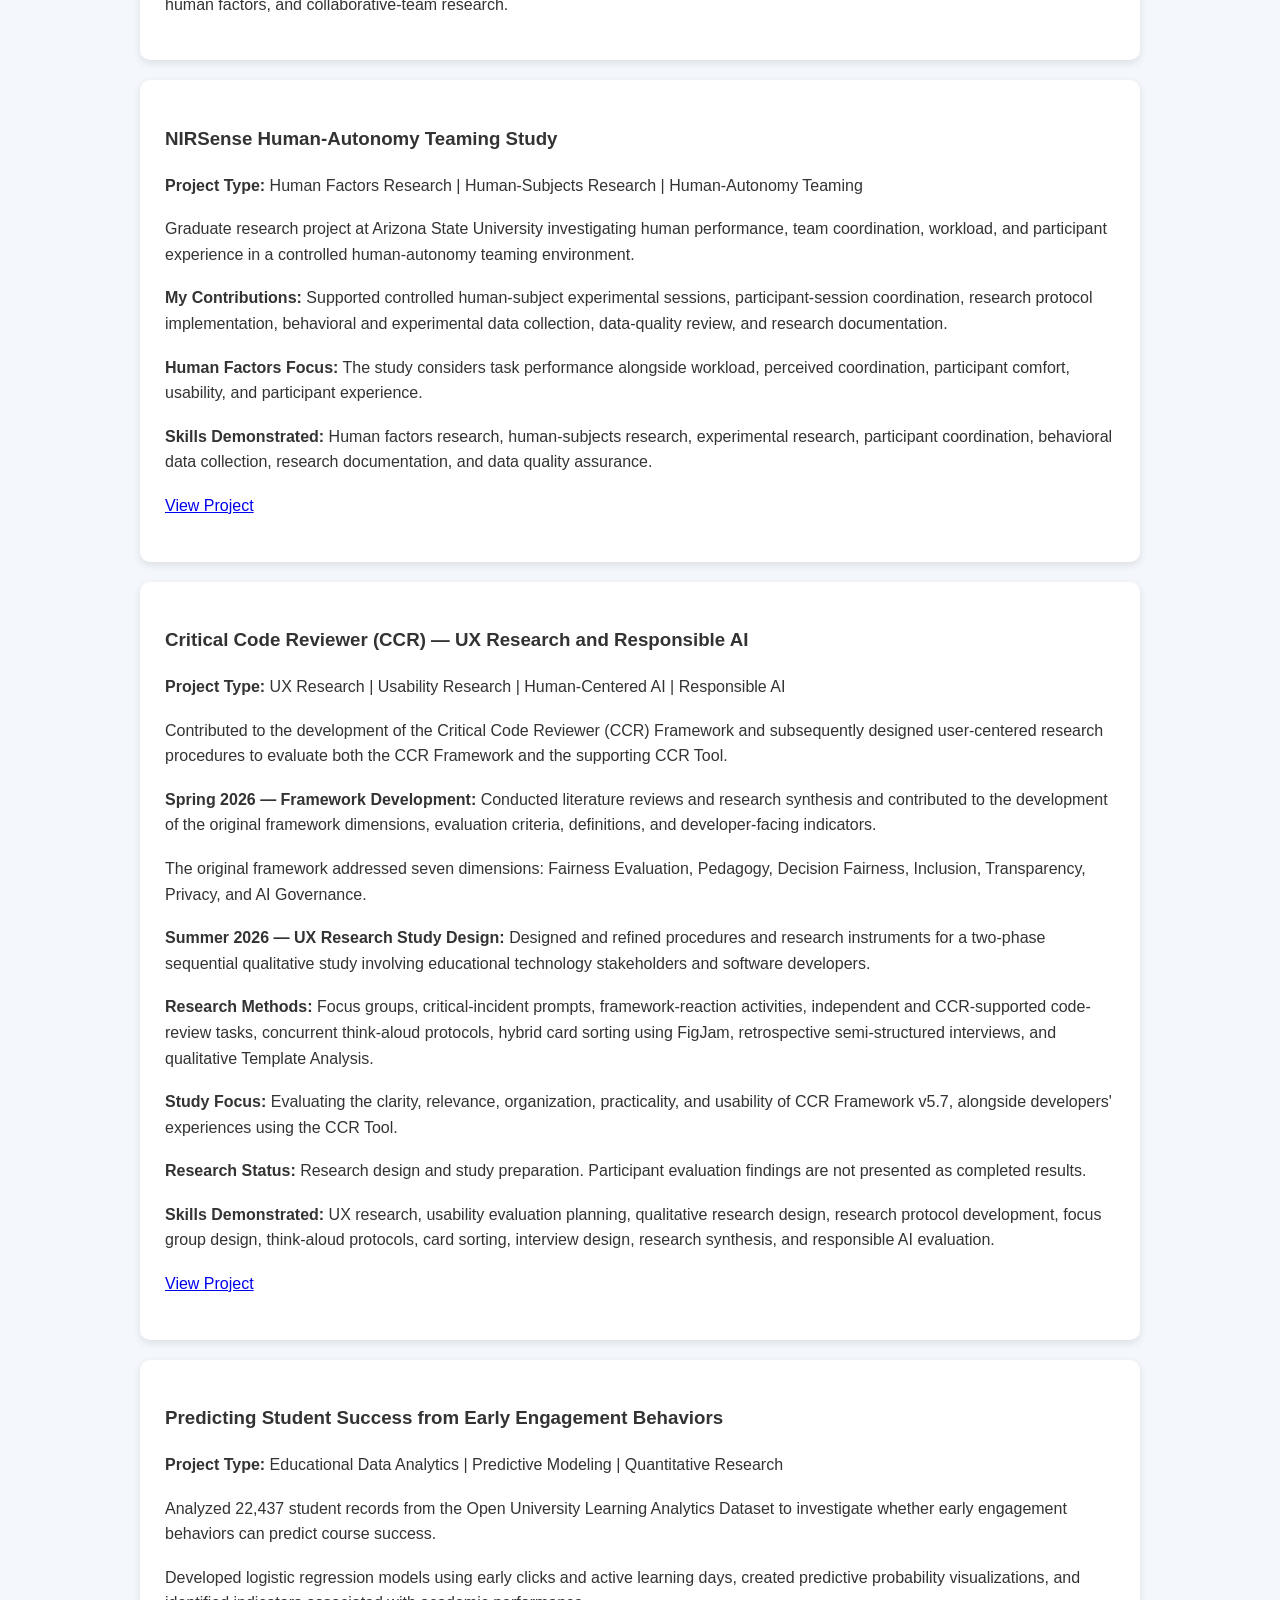
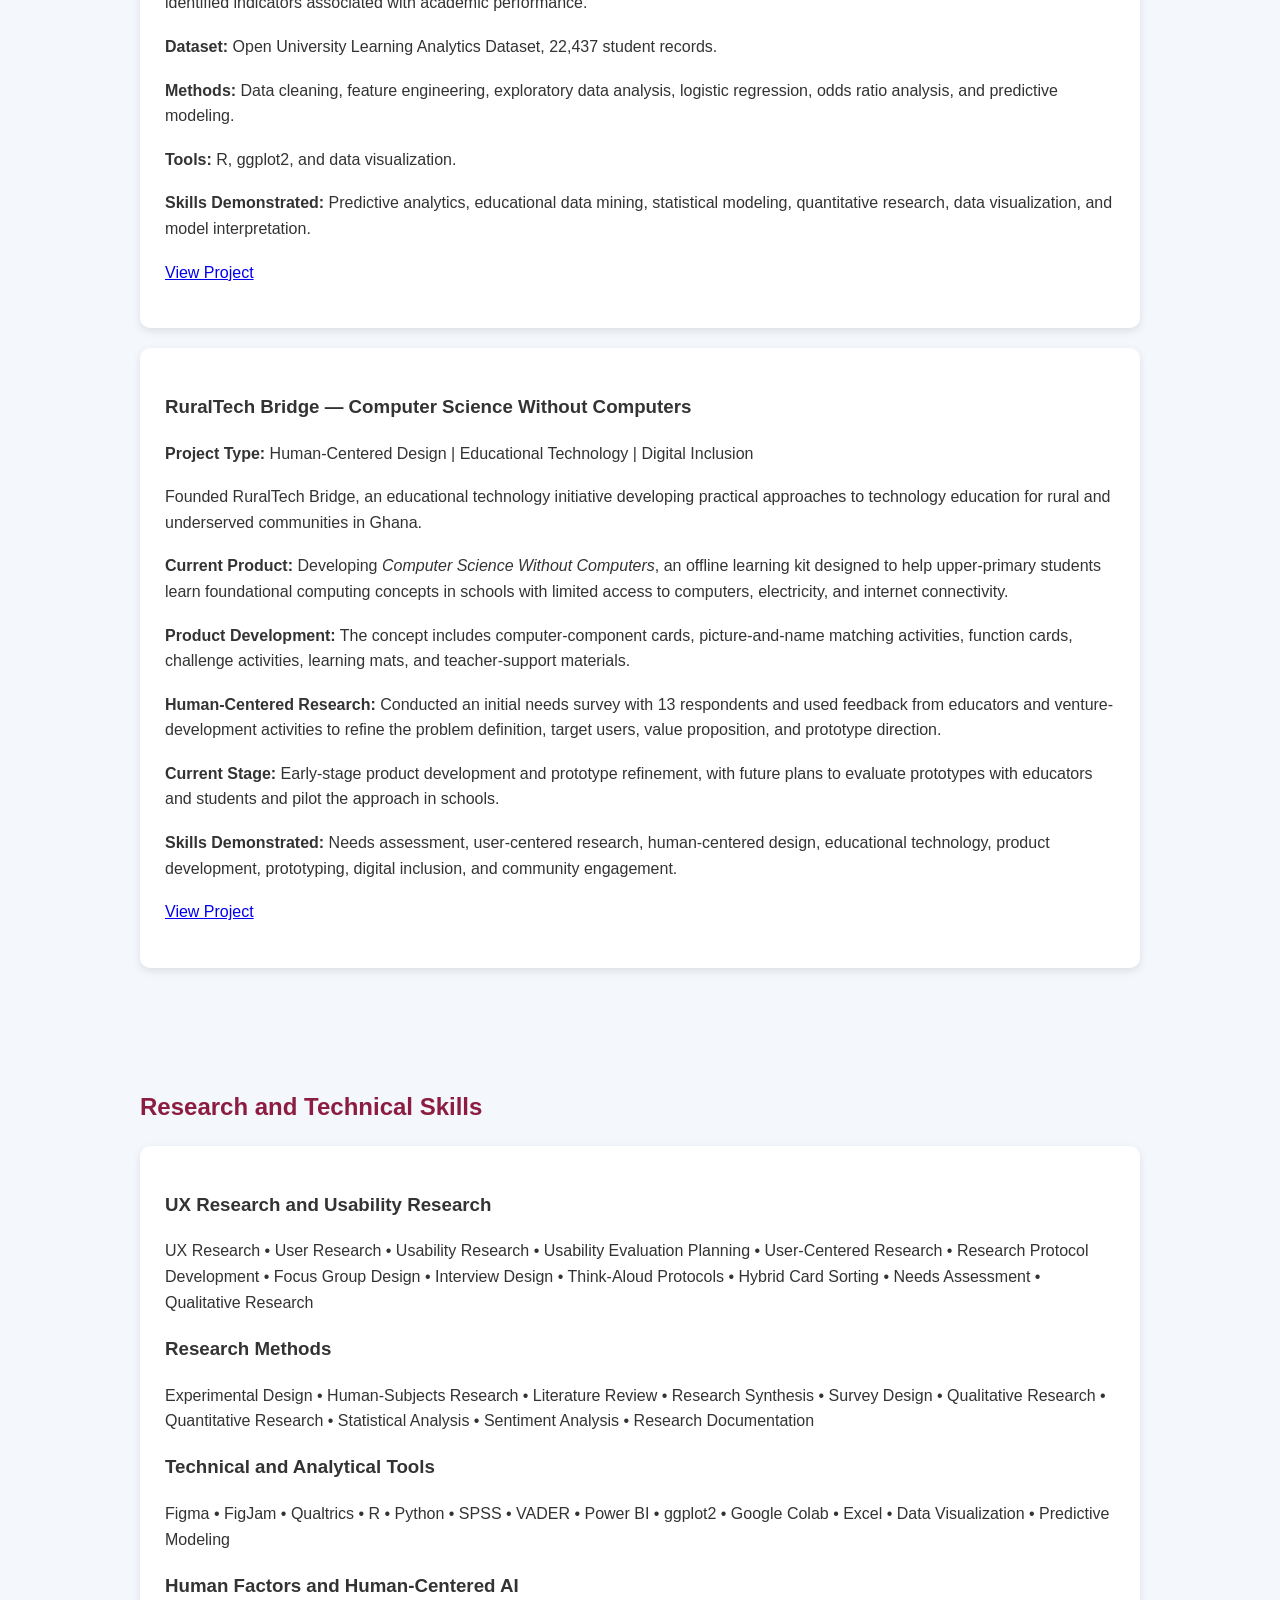
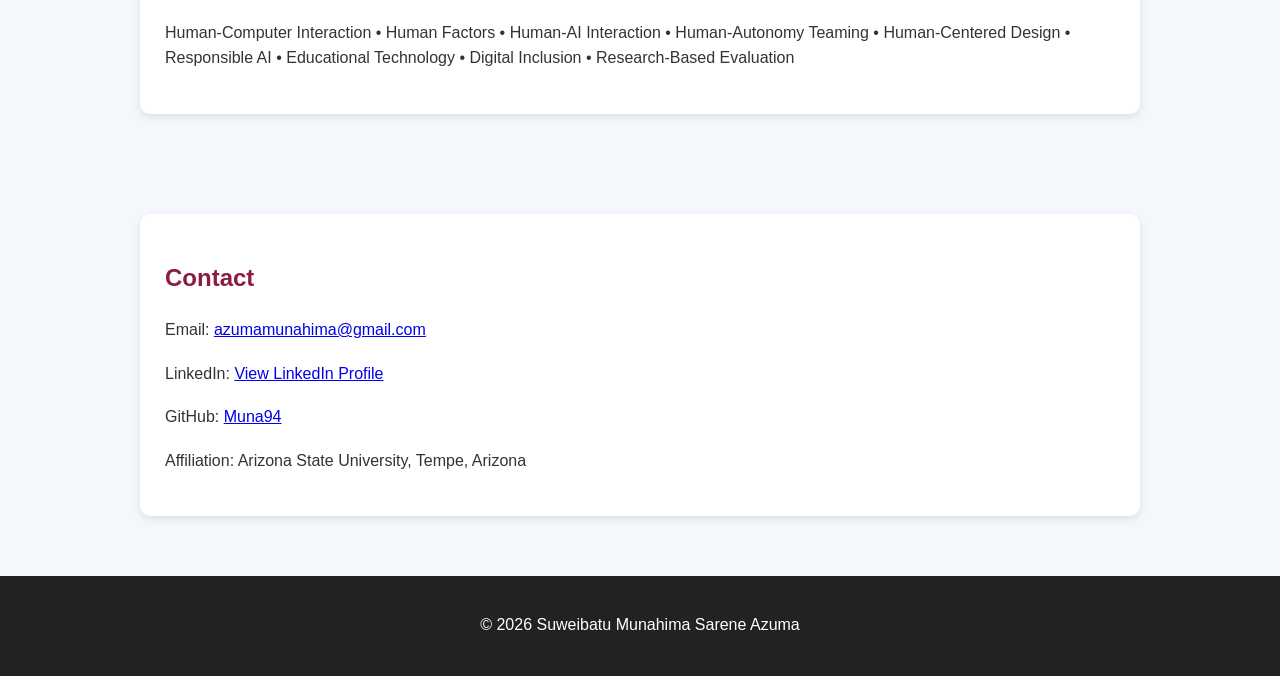
==== commit 4cc9964f: "Revise portfolio content and structure in index.html Updated the content of the research portfolio t" ====
--- a/index.html
+++ b/index.html
@@ -1,3 +1,4 @@
+
 <!DOCTYPE html>
 <html lang="en">
 
@@ -7,7 +8,7 @@
 
     <meta
         name="description"
-        content="Research portfolio of Suweibatu Munahima Sarene Azuma, a Human Systems Engineering graduate student specializing in Human-Computer Interaction, Human Factors, Human-AI Interaction, Responsible AI, Educational Technology, and Data Analytics."
+        content="Research portfolio of Suweibatu Munahima Sarene Azuma, specializing in UX research, usability research, human factors, human-AI interaction, responsible AI, educational technology, and data analytics."
     >
 
     <title>Suweibatu Munahima Sarene Azuma | Research Portfolio</title>
@@ -17,500 +18,522 @@
 
 <body>
 
-
-<!-- ==========================================
-     Header
-=========================================== -->
-
-<header>
-
-    <h1>Suweibatu Munahima Sarene Azuma</h1>
-
-    <h3>
-        Human Systems Engineering Graduate Student
-        (Human-Computer Interaction – Intelligent Systems) |
-        Human Factors &amp; Responsible AI Researcher
-    </h3>
-
-    <p>
-        Research portfolio showcasing graduate research in Human Factors,
-        Human-AI Interaction, Responsible AI, Neurotechnology,
-        Educational Technology, and Data Analytics.
-    </p>
-
-</header>
-
-
-<!-- ==========================================
-     Navigation
-=========================================== -->
-
-<nav>
-
-    <a href="#about">About</a>
-    <a href="#projects">Projects</a>
-    <a href="#skills">Skills</a>
-    <a href="#contact">Contact</a>
-
-</nav>
-
-
-<!-- ==========================================
-     About
-=========================================== -->
-
-<section id="about">
-
-    <div class="card">
-
-        <h2>About</h2>
+    <!-- HEADER -->
+
+    <header>
+        <h1>Suweibatu Munahima Sarene Azuma</h1>
+
+        <h3>
+            Human Systems Engineering Graduate Student |
+            UX Research • Usability Research • Human Factors
+        </h3>
 
         <p>
-            I am a Master's student in Human Systems Engineering
-            (Human-Computer Interaction – Intelligent Systems) at
-            Arizona State University. My research explores how people
-            interact with intelligent technologies through experimental
-            design, human-subjects research, responsible AI evaluation,
-            and data analytics.
+            Research portfolio showcasing user experience (UX) research,
+            usability research, human factors, human-AI interaction,
+            responsible AI, educational technology, and data analytics.
         </p>
-
+    </header>
+
+
+    <!-- NAVIGATION -->
+
+    <nav>
+        <a href="#about">About</a>
+        <a href="#projects">Projects</a>
+        <a href="#skills">Skills</a>
+        <a href="#contact">Contact</a>
+    </nav>
+
+
+    <!-- ABOUT -->
+
+    <section id="about">
+
+        <div class="card">
+
+            <h2>About Me</h2>
+
+            <p>
+                I am a Master's student in Human Systems Engineering,
+                specializing in Human-Computer Interaction and Intelligent
+                Systems at Arizona State University.
+            </p>
+
+            <p>
+                My research interests include user experience (UX) research,
+                usability research, human factors, human-AI interaction,
+                responsible AI, and human-centered technology design.
+            </p>
+
+            <p>
+                Through my graduate research, I have gained experience in
+                human-subjects research, experimental research, qualitative
+                and quantitative research methods, research protocol
+                development, usability evaluation planning, and data analysis.
+            </p>
+
+            <p>
+                My work explores how people interact with technologies,
+                how systems can better support human needs, and how
+                research findings can inform the design and evaluation
+                of effective, inclusive, and trustworthy technologies.
+            </p>
+
+            <p>
+                I am particularly interested in applying user research
+                and human-centered design methods to understand user
+                needs, evaluate experiences, and improve technologies
+                in education, artificial intelligence, and other
+                human-centered environments.
+            </p>
+
+        </div>
+
+    </section>
+
+
+    <!-- FEATURED PROJECTS -->
+
+    <section id="projects">
+
+        <h2>Featured Research Projects</h2>
+
+
+        <!-- PROJECT 1: MASTER'S THESIS -->
+
+        <div class="card">
+
+            <h3>
+                Influence of AI Communication Valence on Communication
+                Sentiment and Collaborative Task Performance in Human-AI Teams
+            </h3>
+
+            <p>
+                <strong>Project Type:</strong>
+                Master's Thesis | Human-AI Interaction |
+                Human Factors | Quantitative Research
+            </p>
+
+            <p>
+                Ongoing Master's thesis research investigating whether
+                positive versus negative emotional markers in AI teammate
+                communication influence human communication sentiment
+                and collaborative task performance in human-AI teams.
+            </p>
+
+            <p>
+                <strong>Study Context:</strong>
+                The research uses data from a controlled human-AI teaming
+                experiment involving 72 participants organized into 36 teams.
+                Each team consisted of two human participants working with
+                a Wizard-of-Oz AI teammate on a collaborative task.
+            </p>
+
+            <p>
+                <strong>Research Approach:</strong>
+                Human communication sentiment is quantified using VADER
+                sentiment analysis and examined alongside team-performance
+                measures, including task accuracy and performance efficiency.
+            </p>
+
+            <p>
+                <strong>Analysis:</strong>
+                Independent-samples t-tests, Pearson correlations, and
+                hierarchical multiple regression are used to examine
+                communication sentiment and performance relationships.
+            </p>
+
+            <p>
+                <strong>Tools:</strong>
+                SPSS, Python, VADER, and Excel.
+            </p>
+
+            <p>
+                <strong>Skills Demonstrated:</strong>
+                Human-AI interaction, experimental research,
+                sentiment analysis, quantitative research,
+                statistical analysis, human factors,
+                and collaborative-team research.
+            </p>
+
+        </div>
+
+
+        <!-- PROJECT 2: NIRSENSE -->
+
+        <div class="card">
+
+            <h3>NIRSense Human-Autonomy Teaming Study</h3>
+
+            <p>
+                <strong>Project Type:</strong>
+                Human Factors Research |
+                Human-Subjects Research |
+                Human-Autonomy Teaming
+            </p>
+
+            <p>
+                Graduate research project at Arizona State University
+                investigating human performance, team coordination,
+                workload, and participant experience in a controlled
+                human-autonomy teaming environment.
+            </p>
+
+            <p>
+                <strong>My Contributions:</strong>
+                Supported controlled human-subject experimental sessions,
+                participant-session coordination, research protocol
+                implementation, behavioral and experimental data collection,
+                data-quality review, and research documentation.
+            </p>
+
+            <p>
+                <strong>Human Factors Focus:</strong>
+                The study considers task performance alongside workload,
+                perceived coordination, participant comfort, usability,
+                and participant experience.
+            </p>
+
+            <p>
+                <strong>Skills Demonstrated:</strong>
+                Human factors research, human-subjects research,
+                experimental research, participant coordination,
+                behavioral data collection, research documentation,
+                and data quality assurance.
+            </p>
+
+            <p>
+                <a href="nirsense.html">View Project</a>
+            </p>
+
+        </div>
+
+
+        <!-- PROJECT 3: CRITICAL CODE REVIEWER -->
+
+        <div class="card">
+
+            <h3>
+                Critical Code Reviewer (CCR) —
+                UX Research and Responsible AI
+            </h3>
+
+            <p>
+                <strong>Project Type:</strong>
+                UX Research | Usability Research |
+                Human-Centered AI | Responsible AI
+            </p>
+
+            <p>
+                Contributed to the development of the Critical Code
+                Reviewer (CCR) Framework and subsequently designed
+                user-centered research procedures to evaluate both
+                the CCR Framework and the supporting CCR Tool.
+            </p>
+
+            <p>
+                <strong>Spring 2026 — Framework Development:</strong>
+                Conducted literature reviews and research synthesis
+                and contributed to the development of the original
+                framework dimensions, evaluation criteria, definitions,
+                and developer-facing indicators.
+            </p>
+
+            <p>
+                The original framework addressed seven dimensions:
+                Fairness Evaluation, Pedagogy, Decision Fairness,
+                Inclusion, Transparency, Privacy, and AI Governance.
+            </p>
+
+            <p>
+                <strong>Summer 2026 — UX Research Study Design:</strong>
+                Designed and refined procedures and research instruments
+                for a two-phase sequential qualitative study involving
+                educational technology stakeholders and software developers.
+            </p>
+
+            <p>
+                <strong>Research Methods:</strong>
+                Focus groups, critical-incident prompts,
+                framework-reaction activities, independent and
+                CCR-supported code-review tasks, concurrent think-aloud
+                protocols, hybrid card sorting using FigJam,
+                retrospective semi-structured interviews,
+                and qualitative Template Analysis.
+            </p>
+
+            <p>
+                <strong>Study Focus:</strong>
+                Evaluating the clarity, relevance, organization,
+                practicality, and usability of CCR Framework v5.7,
+                alongside developers' experiences using the CCR Tool.
+            </p>
+
+            <p>
+                <strong>Research Status:</strong>
+                Research design and study preparation.
+                Participant evaluation findings are not presented
+                as completed results.
+            </p>
+
+            <p>
+                <strong>Skills Demonstrated:</strong>
+                UX research, usability evaluation planning,
+                qualitative research design, research protocol
+                development, focus group design, think-aloud
+                protocols, card sorting, interview design,
+                research synthesis, and responsible AI evaluation.
+            </p>
+
+            <p>
+                <a href="ccr-framework.html">View Project</a>
+            </p>
+
+        </div>
+
+
+        <!-- PROJECT 4: STUDENT SUCCESS ANALYTICS -->
+
+        <div class="card">
+
+            <h3>
+                Predicting Student Success from Early Engagement Behaviors
+            </h3>
+
+            <p>
+                <strong>Project Type:</strong>
+                Educational Data Analytics |
+                Predictive Modeling | Quantitative Research
+            </p>
+
+            <p>
+                Analyzed 22,437 student records from the Open University
+                Learning Analytics Dataset to investigate whether early
+                engagement behaviors can predict course success.
+            </p>
+
+            <p>
+                Developed logistic regression models using early clicks
+                and active learning days, created predictive probability
+                visualizations, and identified indicators associated
+                with academic performance.
+            </p>
+
+            <p>
+                <strong>Dataset:</strong>
+                Open University Learning Analytics Dataset,
+                22,437 student records.
+            </p>
+
+            <p>
+                <strong>Methods:</strong>
+                Data cleaning, feature engineering,
+                exploratory data analysis, logistic regression,
+                odds ratio analysis, and predictive modeling.
+            </p>
+
+            <p>
+                <strong>Tools:</strong>
+                R, ggplot2, and data visualization.
+            </p>
+
+            <p>
+                <strong>Skills Demonstrated:</strong>
+                Predictive analytics, educational data mining,
+                statistical modeling, quantitative research,
+                data visualization, and model interpretation.
+            </p>
+
+            <p>
+                <a href="predicting-student-success.html">
+                    View Project
+                </a>
+            </p>
+
+        </div>
+
+
+        <!-- PROJECT 5: RURALTECH BRIDGE -->
+
+        <div class="card">
+
+            <h3>
+                RuralTech Bridge —
+                Computer Science Without Computers
+            </h3>
+
+            <p>
+                <strong>Project Type:</strong>
+                Human-Centered Design |
+                Educational Technology |
+                Digital Inclusion
+            </p>
+
+            <p>
+                Founded RuralTech Bridge, an educational technology
+                initiative developing practical approaches to
+                technology education for rural and underserved
+                communities in Ghana.
+            </p>
+
+            <p>
+                <strong>Current Product:</strong>
+                Developing <em>Computer Science Without Computers</em>,
+                an offline learning kit designed to help upper-primary
+                students learn foundational computing concepts in
+                schools with limited access to computers, electricity,
+                and internet connectivity.
+            </p>
+
+            <p>
+                <strong>Product Development:</strong>
+                The concept includes computer-component cards,
+                picture-and-name matching activities, function cards,
+                challenge activities, learning mats, and
+                teacher-support materials.
+            </p>
+
+            <p>
+                <strong>Human-Centered Research:</strong>
+                Conducted an initial needs survey with 13 respondents
+                and used feedback from educators and venture-development
+                activities to refine the problem definition,
+                target users, value proposition, and prototype direction.
+            </p>
+
+            <p>
+                <strong>Current Stage:</strong>
+                Early-stage product development and prototype refinement,
+                with future plans to evaluate prototypes with educators
+                and students and pilot the approach in schools.
+            </p>
+
+            <p>
+                <strong>Skills Demonstrated:</strong>
+                Needs assessment, user-centered research,
+                human-centered design, educational technology,
+                product development, prototyping,
+                digital inclusion, and community engagement.
+            </p>
+
+            <p>
+                <a href="ruraltech-bridge.html">View Project</a>
+            </p>
+
+        </div>
+
+    </section>
+
+
+    <!-- SKILLS -->
+
+    <section id="skills">
+
+        <h2>Research and Technical Skills</h2>
+
+        <div class="card">
+
+            <h3>UX Research and Usability Research</h3>
+
+            <p>
+                UX Research • User Research • Usability Research •
+                Usability Evaluation Planning •
+                User-Centered Research • Research Protocol Development •
+                Focus Group Design • Interview Design •
+                Think-Aloud Protocols • Hybrid Card Sorting •
+                Needs Assessment • Qualitative Research
+            </p>
+
+            <h3>Research Methods</h3>
+
+            <p>
+                Experimental Design • Human-Subjects Research •
+                Literature Review • Research Synthesis •
+                Survey Design • Qualitative Research •
+                Quantitative Research • Statistical Analysis •
+                Sentiment Analysis • Research Documentation
+            </p>
+
+            <h3>Technical and Analytical Tools</h3>
+
+            <p>
+                Figma • FigJam • Qualtrics •
+                R • Python • SPSS • VADER •
+                Power BI • ggplot2 • Google Colab •
+                Excel • Data Visualization •
+                Predictive Modeling
+            </p>
+
+            <h3>Human Factors and Human-Centered AI</h3>
+
+            <p>
+                Human-Computer Interaction • Human Factors •
+                Human-AI Interaction • Human-Autonomy Teaming •
+                Human-Centered Design • Responsible AI •
+                Educational Technology • Digital Inclusion •
+                Research-Based Evaluation
+            </p>
+
+        </div>
+
+    </section>
+
+
+    <!-- CONTACT -->
+
+    <section id="contact">
+
+        <div class="card">
+
+            <h2>Contact</h2>
+
+            <p>
+                Email:
+                <a href="mailto:azumamunahima@gmail.com">
+                    azumamunahima@gmail.com
+                </a>
+            </p>
+
+            <p>
+                LinkedIn:
+                <a
+                    href="https://linkedin.com/in/suweibatu-munahima-sarene-azuma"
+                    target="_blank"
+                    rel="noopener noreferrer"
+                >
+                    View LinkedIn Profile
+                </a>
+            </p>
+
+            <p>
+                GitHub:
+                <a
+                    href="https://github.com/Muna94"
+                    target="_blank"
+                    rel="noopener noreferrer"
+                >
+                    Muna94
+                </a>
+            </p>
+
+            <p>
+                Affiliation:
+                Arizona State University, Tempe, Arizona
+            </p>
+
+        </div>
+
+    </section>
+
+
+    <!-- FOOTER -->
+
+    <footer>
         <p>
-            My work spans human-autonomy teaming, Human-AI interaction,
-            educational technology, neurotechnology, predictive analytics,
-            and AI ethics, with the goal of designing trustworthy,
-            effective, and human-centered technologies.
+            &copy; 2026 Suweibatu Munahima Sarene Azuma
         </p>
-
-        <p>
-            My interests include Human-AI collaboration, human factors,
-            responsible AI, educational technology, digital inclusion,
-            and technology for social impact.
-        </p>
-
-    </div>
-
-</section>
-
-
-<!-- ==========================================
-     Featured Projects
-=========================================== -->
-
-<section id="projects">
-
-    <h2>Featured Projects</h2>
-
-
-    <!-- ======================================
-         Master's Thesis
-    ======================================= -->
-
-    <div class="card">
-
-        <h3>
-            Influence of AI Communication Valence on Communication
-            Sentiment and Collaborative Task Performance in Human-AI Teams
-        </h3>
-
-        <p>
-            <strong>Project Type:</strong>
-            Master's Thesis | Human-AI Interaction | Human Factors
-        </p>
-
-        <p>
-            Ongoing Master's thesis research investigating whether positive
-            versus negative emotional markers in AI teammate communication
-            influence human communication sentiment and collaborative task
-            performance in human-AI teams.
-        </p>
-
-        <p>
-            <strong>Study Context:</strong>
-            The research uses data from a controlled human-AI teaming
-            experiment involving 72 participants organized into 36 teams.
-            Each team consisted of two human participants working with a
-            Wizard-of-Oz AI teammate on a collaborative task.
-        </p>
-
-        <p>
-            <strong>Research Approach:</strong>
-            Human communication sentiment is quantified using VADER sentiment
-            analysis and examined alongside team-performance measures including
-            task accuracy and performance efficiency.
-        </p>
-
-        <p>
-            <strong>Planned Analysis:</strong>
-            Statistical analyses examine differences in human communication
-            sentiment across AI communication-valence conditions,
-            relationships between communication sentiment and performance,
-            and whether human communication sentiment predicts performance
-            while accounting for AI communication condition.
-        </p>
-
-        <p>
-            <strong>Tools:</strong>
-            SPSS, Python, VADER, and Excel.
-        </p>
-
-        <p>
-            <strong>Skills Demonstrated:</strong>
-            Human-AI interaction, experimental research, sentiment analysis,
-            quantitative research, statistical analysis, human factors,
-            research design, and collaborative-team research.
-        </p>
-
-    </div>
-
-
-    <!-- ======================================
-         NIRSense
-    ======================================= -->
-
-    <div class="card">
-
-        <h3>NIRSense Human-Autonomy Teaming Study</h3>
-
-        <p>
-            <strong>Project Type:</strong>
-            Human Factors Research | Neurotechnology |
-            Human-Autonomy Teaming
-        </p>
-
-        <p>
-            Graduate research project at Arizona State University
-            investigating human performance, team coordination, workload,
-            and participant experience in a controlled human-autonomy
-            teaming environment involving emerging neurotechnology.
-        </p>
-
-        <p>
-            <strong>My Contributions:</strong>
-            Supported controlled human-subject experimental sessions,
-            participant-session coordination, research protocol
-            implementation, behavioral and experimental data collection,
-            data-quality review, usability evaluation, and research
-            documentation.
-        </p>
-
-        <p>
-            <strong>Human Factors Focus:</strong>
-            The study considers task performance alongside workload,
-            perceived coordination, participant comfort, usability,
-            and participant experience.
-        </p>
-
-        <p>
-            <strong>Skills Demonstrated:</strong>
-            Human factors research, human-subjects research,
-            Human-Computer Interaction, experimental design,
-            human-autonomy teaming, neurotechnology evaluation,
-            behavioral data collection, usability evaluation,
-            and data quality assurance.
-        </p>
-
-        <p>
-            <a href="nirsense.html">View Project</a>
-        </p>
-
-    </div>
-
-
-    <!-- ======================================
-         Critical Code Reviewer
-    ======================================= -->
-
-    <div class="card">
-
-        <h3>Critical Code Reviewer (CCR) Framework</h3>
-
-        <p>
-            <strong>Project Type:</strong>
-            Responsible AI | Human-Centered AI |
-            Educational Technology
-        </p>
-
-        <p>
-            Contributed to the development and ongoing user-centered
-            evaluation of the Critical Code Reviewer (CCR) Framework,
-            a responsible AI approach designed to help educational
-            technology developers identify ethical, fairness,
-            accessibility, transparency, privacy, and governance
-            concerns during software development and code review.
-        </p>
-
-        <p>
-            <strong>Framework Development:</strong>
-            Conducted research synthesis and contributed to the development
-            and refinement of framework dimensions, evaluation criteria,
-            definitions, and developer-facing indicators.
-        </p>
-
-        <p>
-            <strong>Current Research:</strong>
-            Contributing to the design of a two-phase sequential qualitative
-            validation study involving educational technology stakeholders
-            and software developers. The planned study uses focus groups,
-            framework-reaction activities, think-aloud code review,
-            hybrid card sorting, retrospective interviews, and
-            qualitative Template Analysis.
-        </p>
-
-        <p>
-            <strong>Framework Refinement:</strong>
-            Findings are designed to support iterative refinement from
-            the literature-informed CCR Version 1.0 to stakeholder-informed
-            Version 2.0 and developer-informed Version 3.0.
-        </p>
-
-        <p>
-            <strong>Skills Demonstrated:</strong>
-            Responsible AI, Human-Computer Interaction,
-            qualitative research, framework development,
-            framework validation, educational technology,
-            usability evaluation, and interdisciplinary collaboration.
-        </p>
-
-        <p>
-            <a href="ccr-framework.html">View Project</a>
-        </p>
-
-    </div>
-
-
-    <!-- ======================================
-         Student Success Analytics
-    ======================================= -->
-
-    <div class="card">
-
-        <h3>
-            Predicting Student Success from Early Engagement Behaviors
-        </h3>
-
-        <p>
-            <strong>Project Type:</strong>
-            Educational Data Analytics | Predictive Modeling
-        </p>
-
-        <p>
-            Analyzed 22,437 student records from the Open University
-            Learning Analytics Dataset to investigate whether early
-            engagement behaviors can predict course success.
-        </p>
-
-        <p>
-            Developed logistic regression models using early clicks and
-            active learning days, created predictive probability
-            visualizations, and identified key indicators associated
-            with academic performance.
-        </p>
-
-        <p>
-            <strong>Dataset:</strong>
-            Open University Learning Analytics Dataset,
-            22,437 student records.
-        </p>
-
-        <p>
-            <strong>Methods:</strong>
-            Data cleaning, feature engineering, exploratory data analysis,
-            logistic regression, odds ratio analysis, and predictive
-            modeling.
-        </p>
-
-        <p>
-            <strong>Tools:</strong>
-            R, ggplot2, statistical learning, and data visualization.
-        </p>
-
-        <p>
-            <strong>Skills Demonstrated:</strong>
-            Predictive analytics, educational data mining,
-            statistical modeling, research design,
-            data visualization, and model interpretation.
-        </p>
-
-        <p>
-            <a href="predicting-student-success.html">View Project</a>
-        </p>
-
-    </div>
-
-
-    <!-- ======================================
-         RuralTech Bridge
-    ======================================= -->
-
-    <div class="card">
-
-        <h3>
-            RuralTech Bridge — Computer Science Without Computers
-        </h3>
-
-        <p>
-            <strong>Project Type:</strong>
-            Educational Technology | Digital Inclusion |
-            Human-Centered Design
-        </p>
-
-        <p>
-            Founded <strong>RuralTech Bridge</strong>, an educational
-            technology initiative developing practical approaches to
-            technology education for rural and underserved communities
-            in Ghana.
-        </p>
-
-        <p>
-            <strong>Current Product:</strong>
-            Developing <em>Computer Science Without Computers</em>,
-            an offline learning kit designed to help upper-primary
-            students learn foundational computing concepts in schools
-            with limited access to computers, electricity, and
-            internet connectivity.
-        </p>
-
-        <p>
-            <strong>Product Development:</strong>
-            The current concept uses hands-on learning materials including
-            computer-component cards, picture-and-name matching activities,
-            function cards, challenge activities, learning mats, and
-            teacher-support materials.
-        </p>
-
-        <p>
-            <strong>Human-Centered Approach:</strong>
-            Conducted an initial needs survey with 13 respondents and
-            used feedback from educators and venture-development
-            activities to refine the problem definition, target users,
-            value proposition, and prototype direction.
-        </p>
-
-        <p>
-            <strong>Current Stage:</strong>
-            Early-stage product development and prototype refinement,
-            with future plans to test prototypes with educators and
-            students and pilot the approach in schools.
-        </p>
-
-        <p>
-            <strong>Skills Demonstrated:</strong>
-            Educational technology, human-centered design,
-            needs assessment, product development, prototyping,
-            digital inclusion, entrepreneurship, community engagement,
-            and technology education.
-        </p>
-
-        <p>
-            <a href="ruraltech-bridge.html">View Project</a>
-        </p>
-
-    </div>
-
-</section>
-
-
-<!-- ==========================================
-     Skills
-=========================================== -->
-
-<section id="skills">
-
-    <h2>Skills</h2>
-
-    <div class="card">
-
-        <h3>Research Skills</h3>
-
-        <p>
-            Experimental Design • Human-Subjects Research •
-            Literature Review • Survey Design • Interview Design •
-            Qualitative Research • Sentiment Analysis •
-            Statistical Analysis • Responsible AI Evaluation
-        </p>
-
-
-        <h3>Technical &amp; Analytical Skills</h3>
-
-        <p>
-            R • Python • SPSS • VADER • Power BI • ggplot2 •
-            Google Colab • Excel • Data Visualization •
-            Predictive Modeling
-        </p>
-
-
-        <h3>Human Factors &amp; AI</h3>
-
-        <p>
-            Human-Computer Interaction • Human-AI Interaction •
-            Human-Autonomy Teaming • Human-Centered Design •
-            Usability Evaluation • Responsible AI •
-            Neurotechnology Evaluation • Educational Technology •
-            Digital Inclusion
-        </p>
-
-    </div>
-
-</section>
-
-
-<!-- ==========================================
-     Contact
-=========================================== -->
-
-<section id="contact">
-
-    <div class="card">
-
-        <h2>Contact</h2>
-
-        <p>
-            Email: azumamunahima@gmail.com
-        </p>
-
-        <p>
-            LinkedIn:
-            <a
-                href="https://linkedin.com/in/suweibatu-munahima-sarene-azuma"
-                target="_blank"
-                rel="noopener noreferrer"
-            >
-                View LinkedIn Profile
-            </a>
-        </p>
-
-        <p>
-            GitHub:
-            <a
-                href="https://github.com/Muna94"
-                target="_blank"
-                rel="noopener noreferrer"
-            >
-                Muna94
-            </a>
-        </p>
-
-        <p>
-            Affiliation: Arizona State University, Tempe, Arizona
-        </p>
-
-    </div>
-
-</section>
-
-
-<!-- ==========================================
-     Footer
-=========================================== -->
-
-<footer>
-
-    <p>
-        © 2026 Suweibatu Munahima Sarene Azuma
-    </p>
-
-</footer>
+    </footer>
 
 </body>
-
 </html>
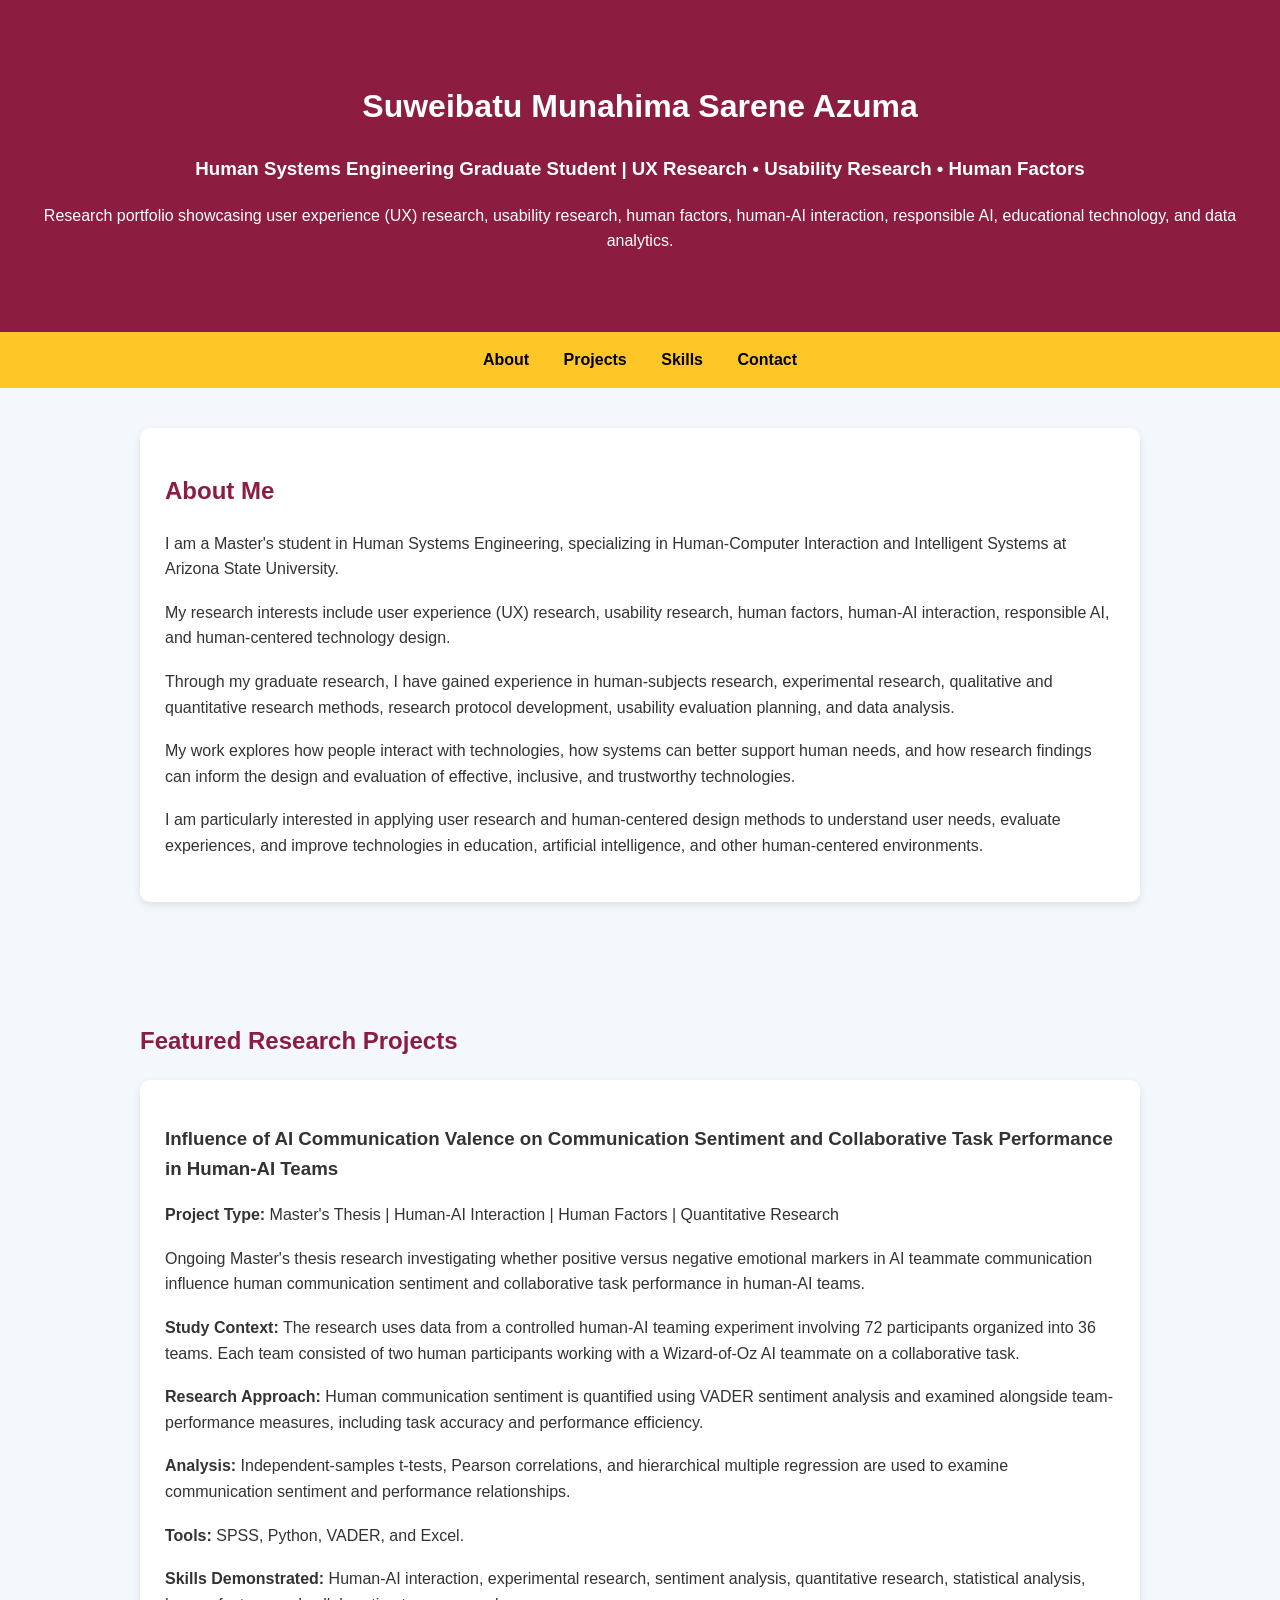
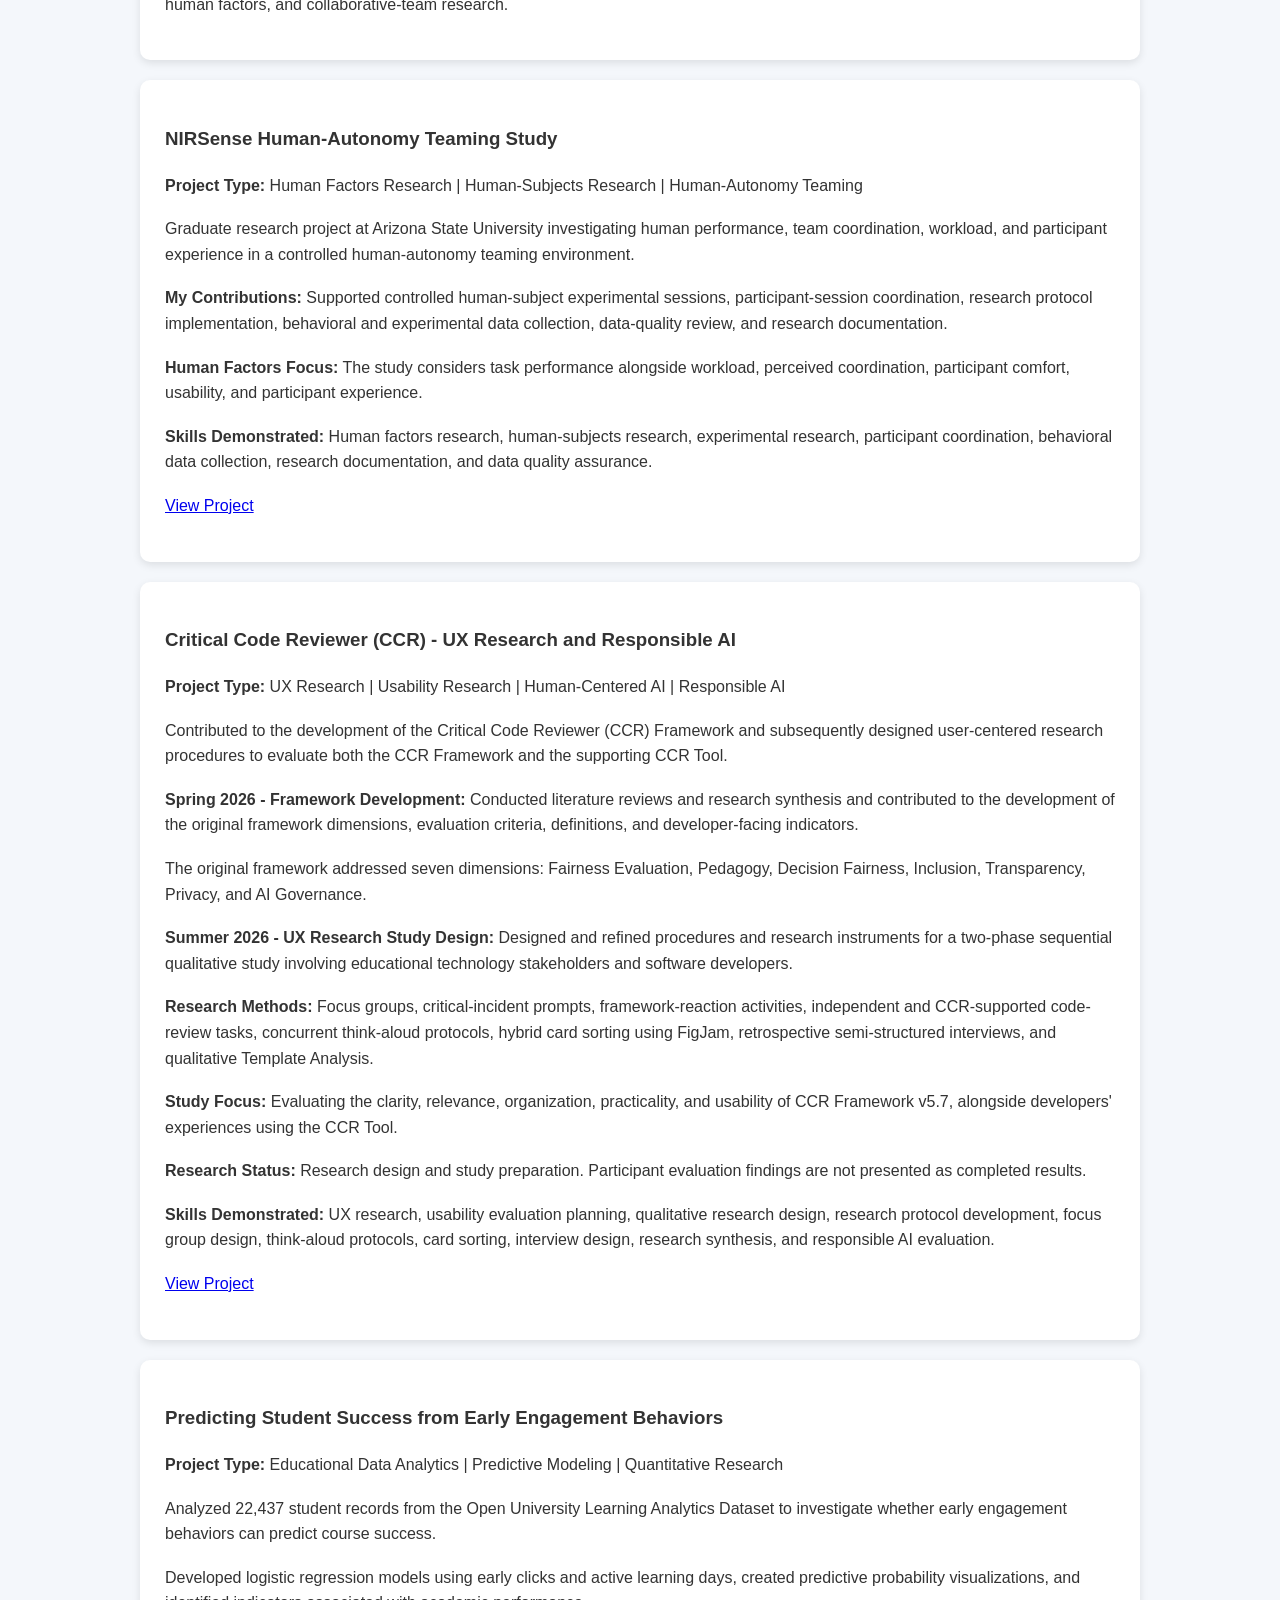
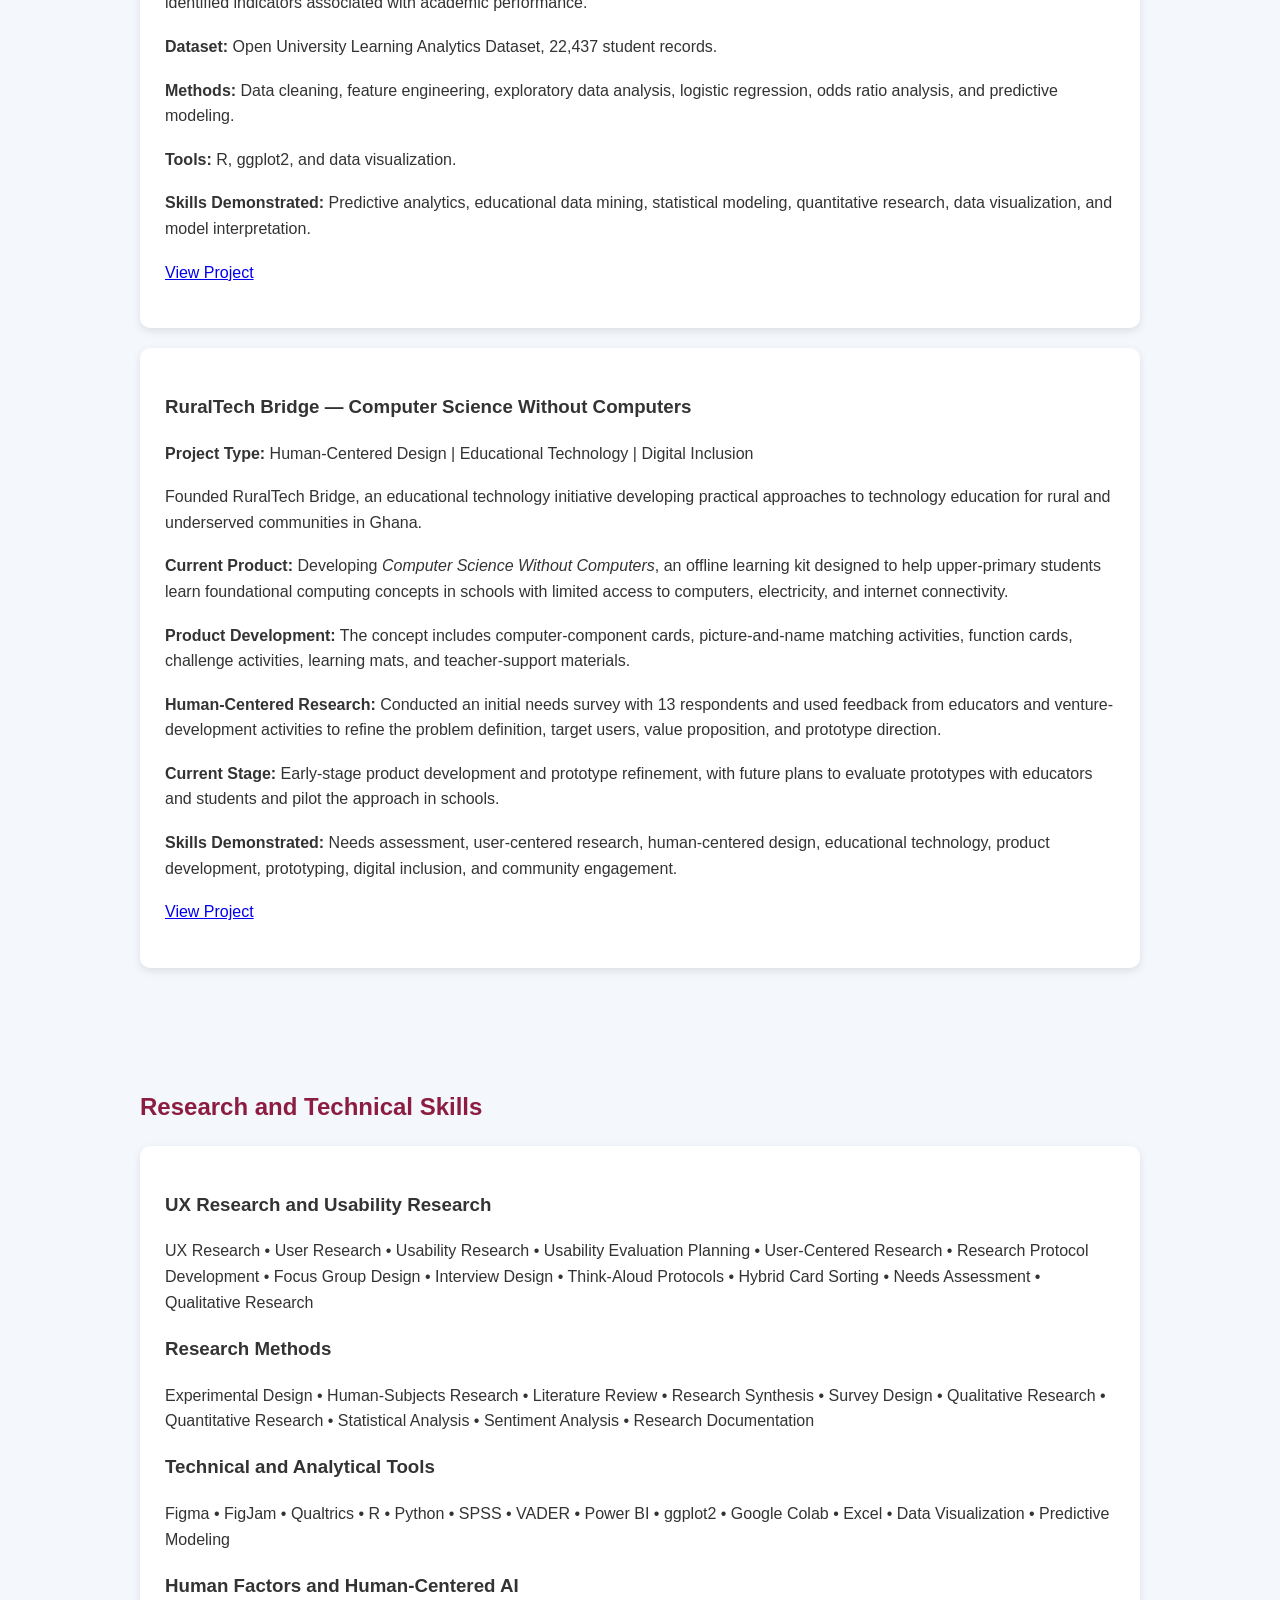
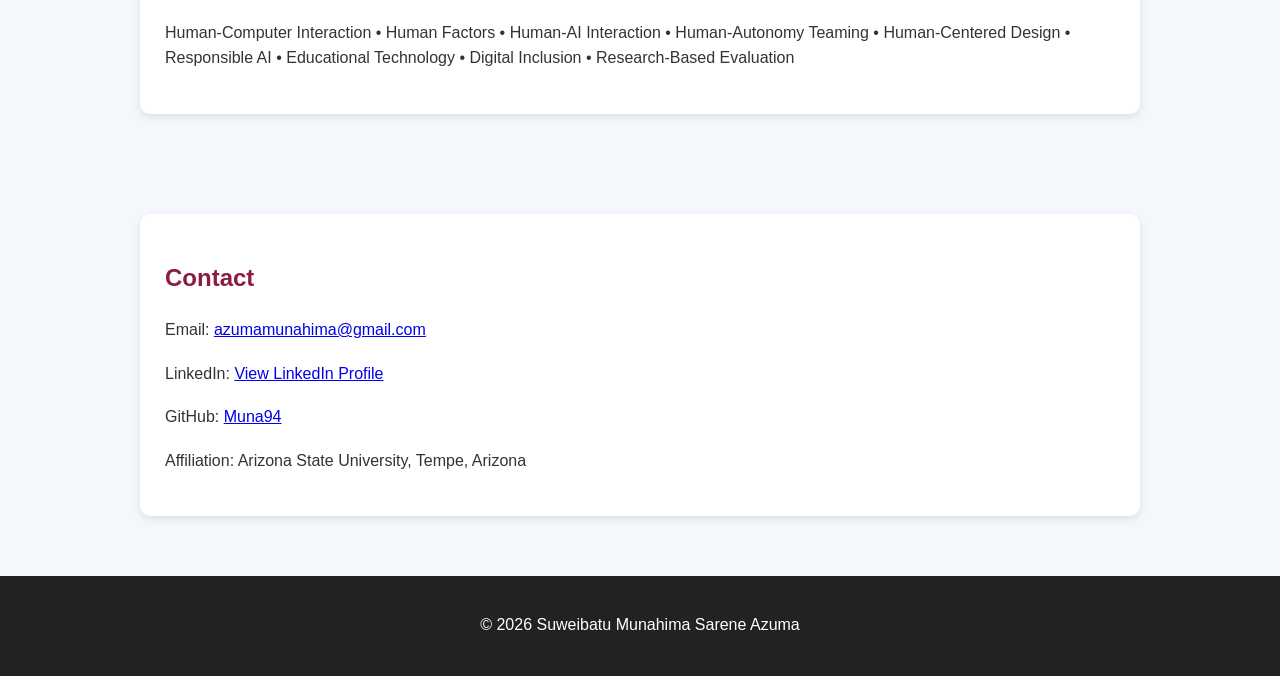
==== commit 71f1c03c: "Fix hyphen formatting in index.html" ====
--- a/index.html
+++ b/index.html
@@ -215,7 +215,7 @@
         <div class="card">
 
             <h3>
-                Critical Code Reviewer (CCR) —
+                Critical Code Reviewer (CCR) -
                 UX Research and Responsible AI
             </h3>
 
@@ -233,7 +233,7 @@
             </p>
 
             <p>
-                <strong>Spring 2026 — Framework Development:</strong>
+                <strong>Spring 2026 - Framework Development:</strong>
                 Conducted literature reviews and research synthesis
                 and contributed to the development of the original
                 framework dimensions, evaluation criteria, definitions,
@@ -247,7 +247,7 @@
             </p>
 
             <p>
-                <strong>Summer 2026 — UX Research Study Design:</strong>
+                <strong>Summer 2026 - UX Research Study Design:</strong>
                 Designed and refined procedures and research instruments
                 for a two-phase sequential qualitative study involving
                 educational technology stakeholders and software developers.
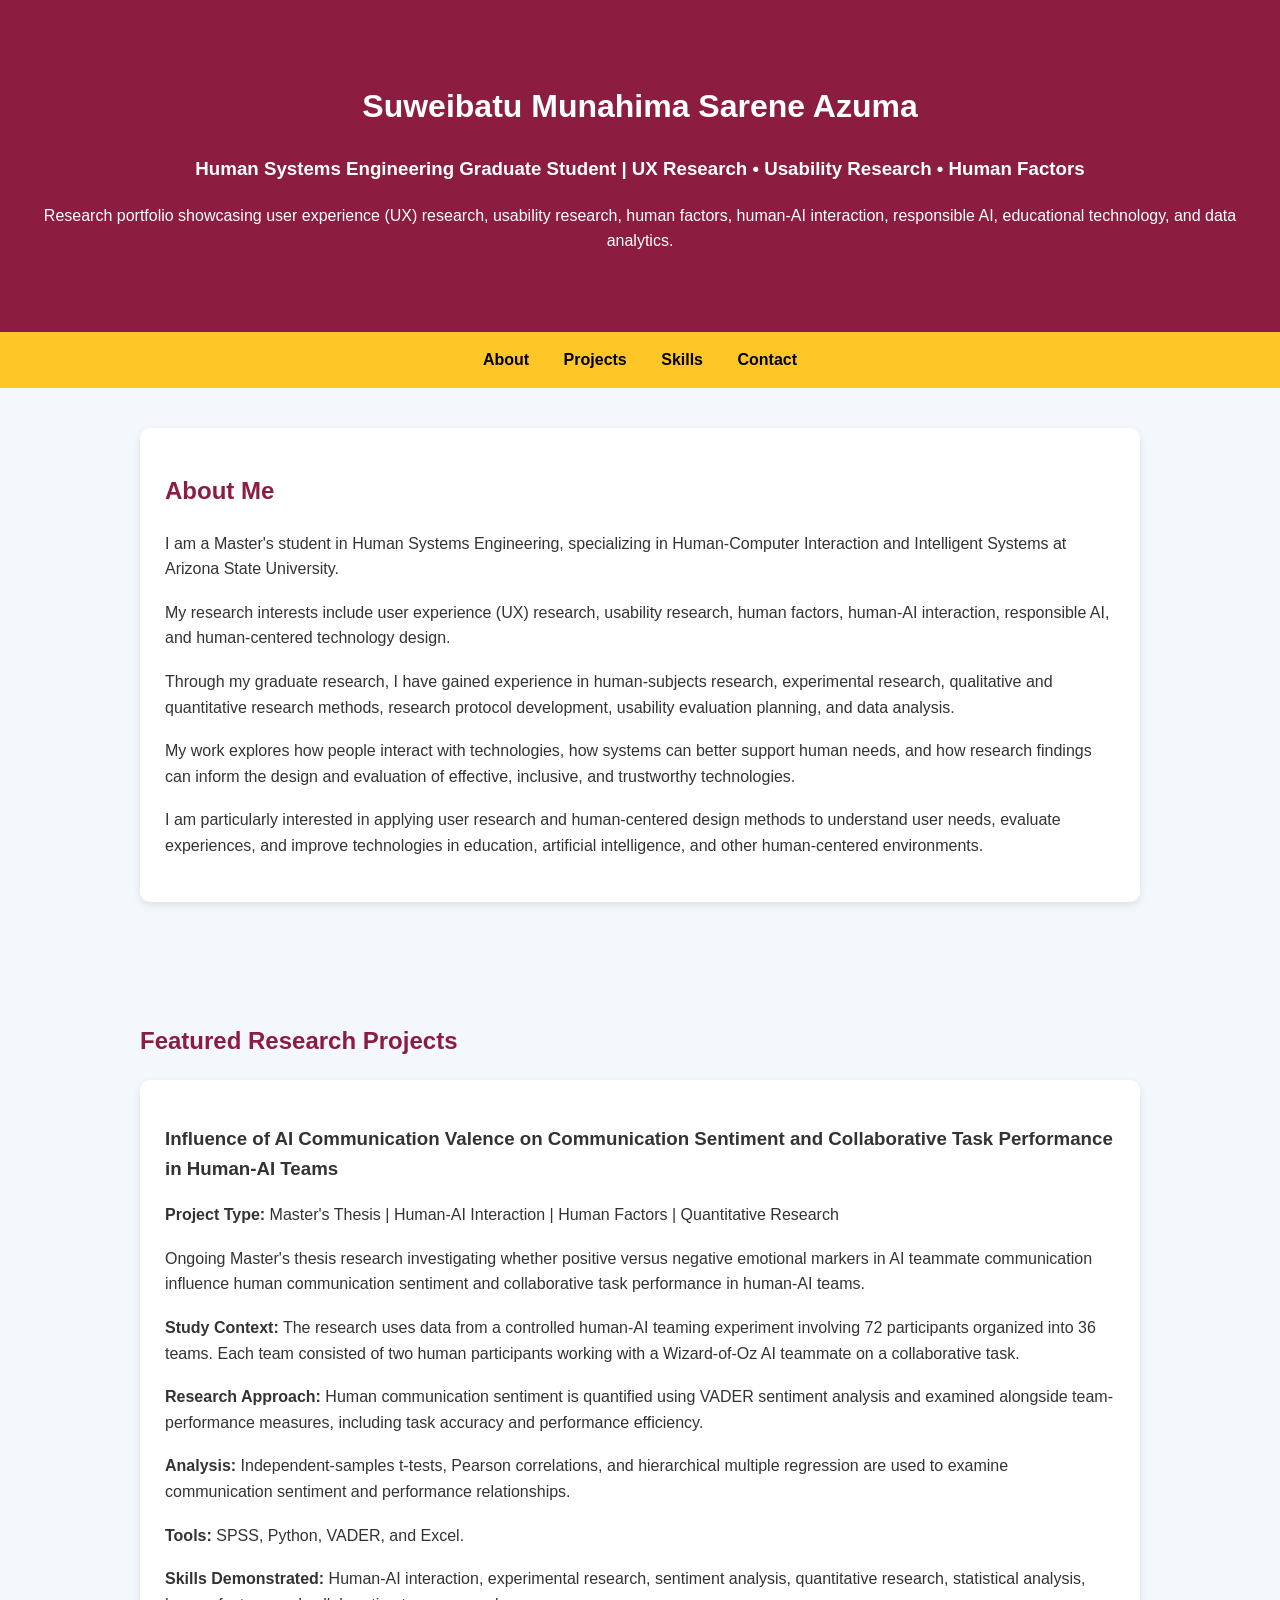
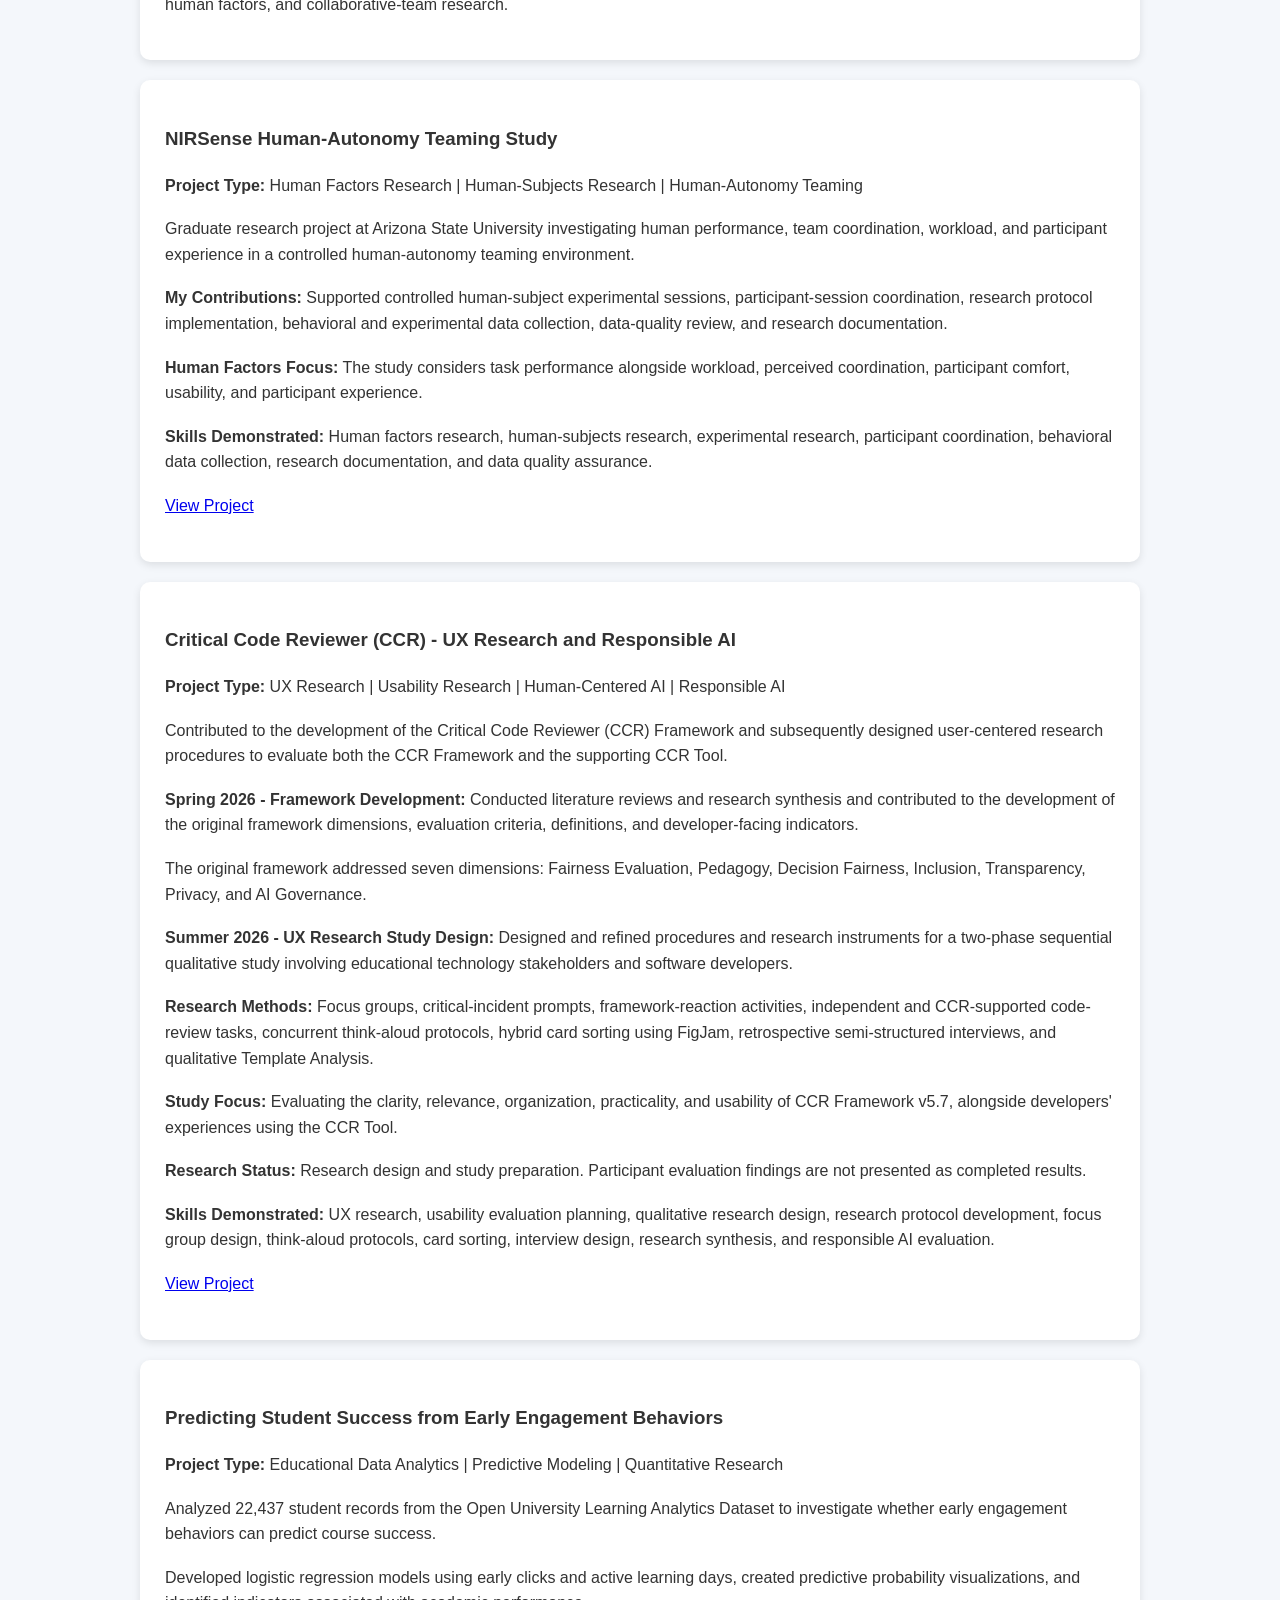
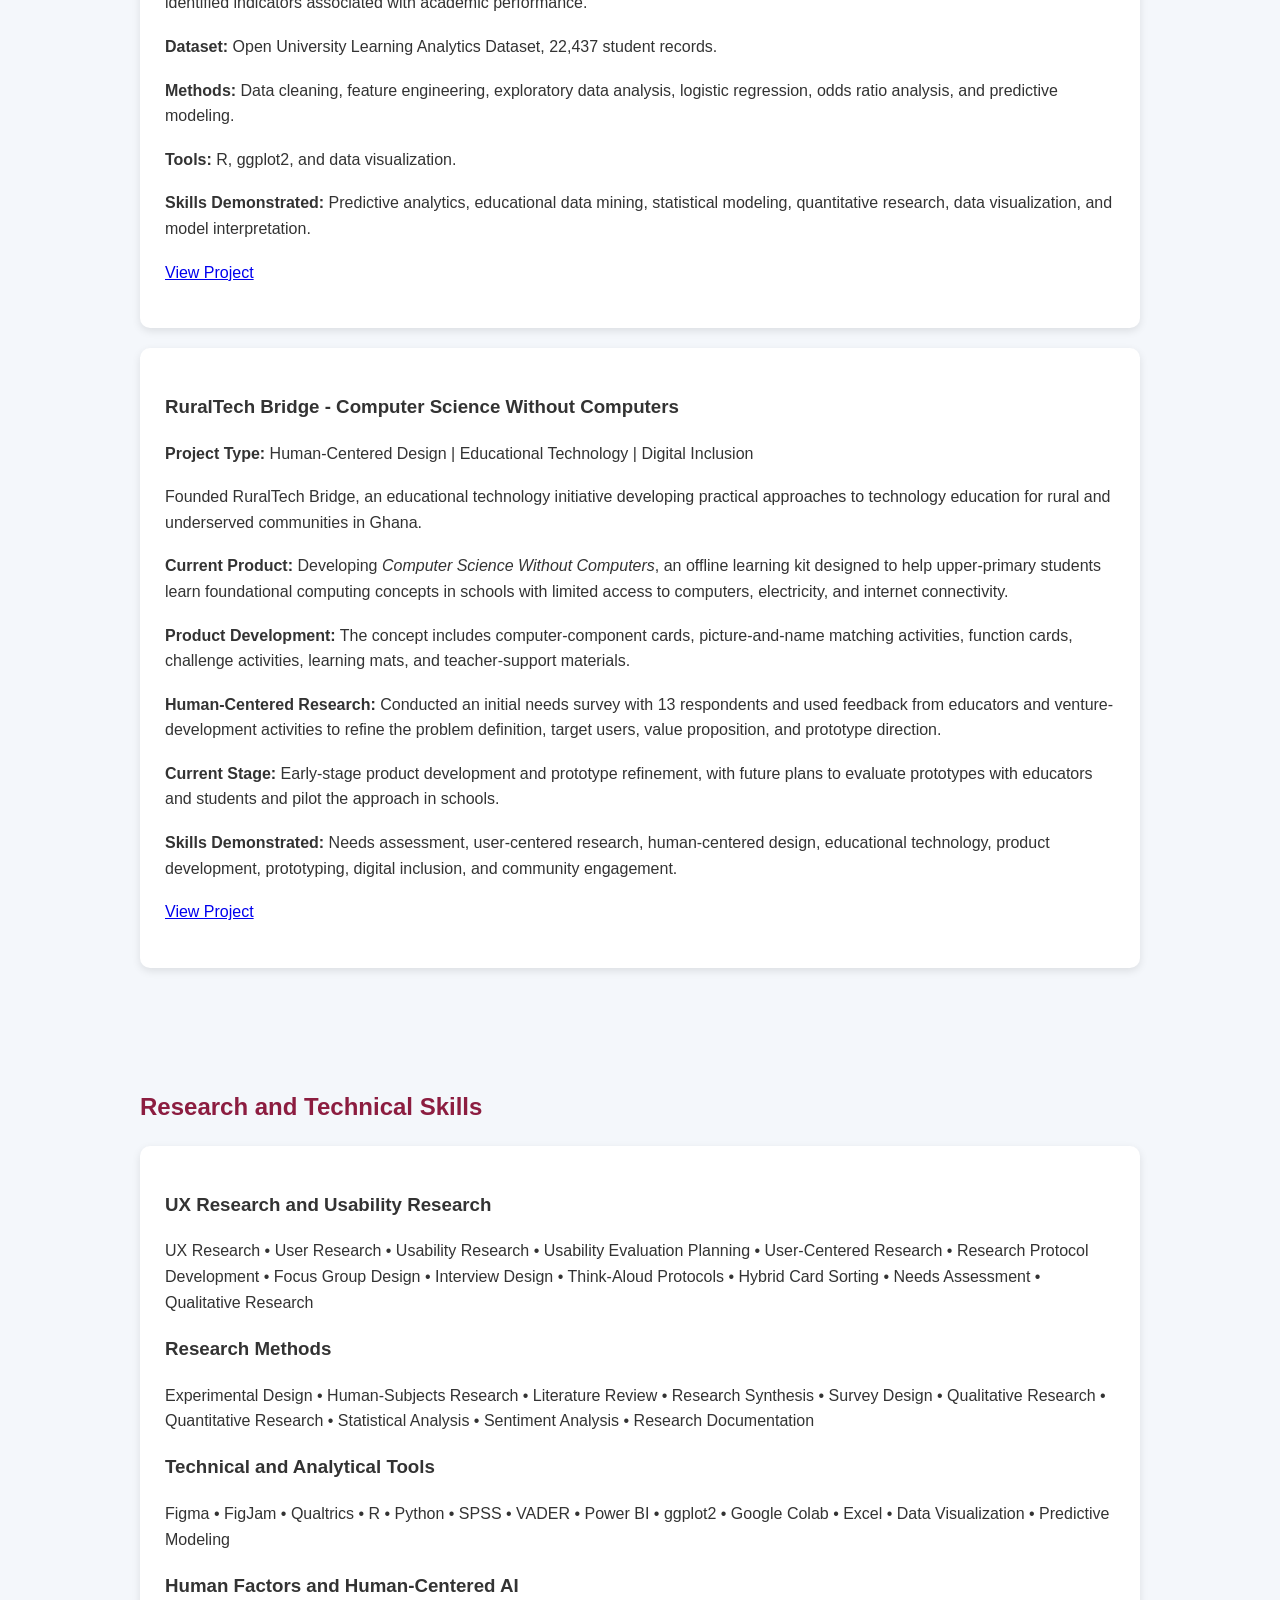
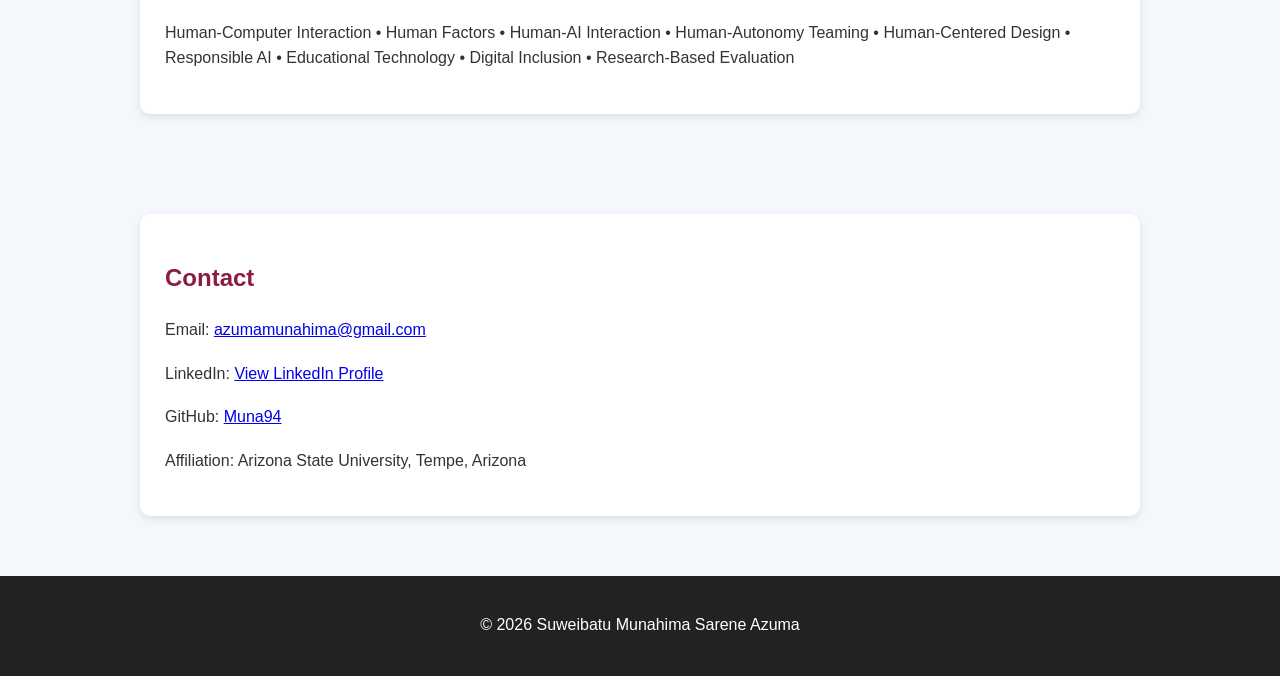
==== commit 343c67ef: "Fix typo in RuralTech Bridge heading" ====
--- a/index.html
+++ b/index.html
@@ -359,7 +359,7 @@
         <div class="card">
 
             <h3>
-                RuralTech Bridge —
+                RuralTech Bridge -
                 Computer Science Without Computers
             </h3>
 
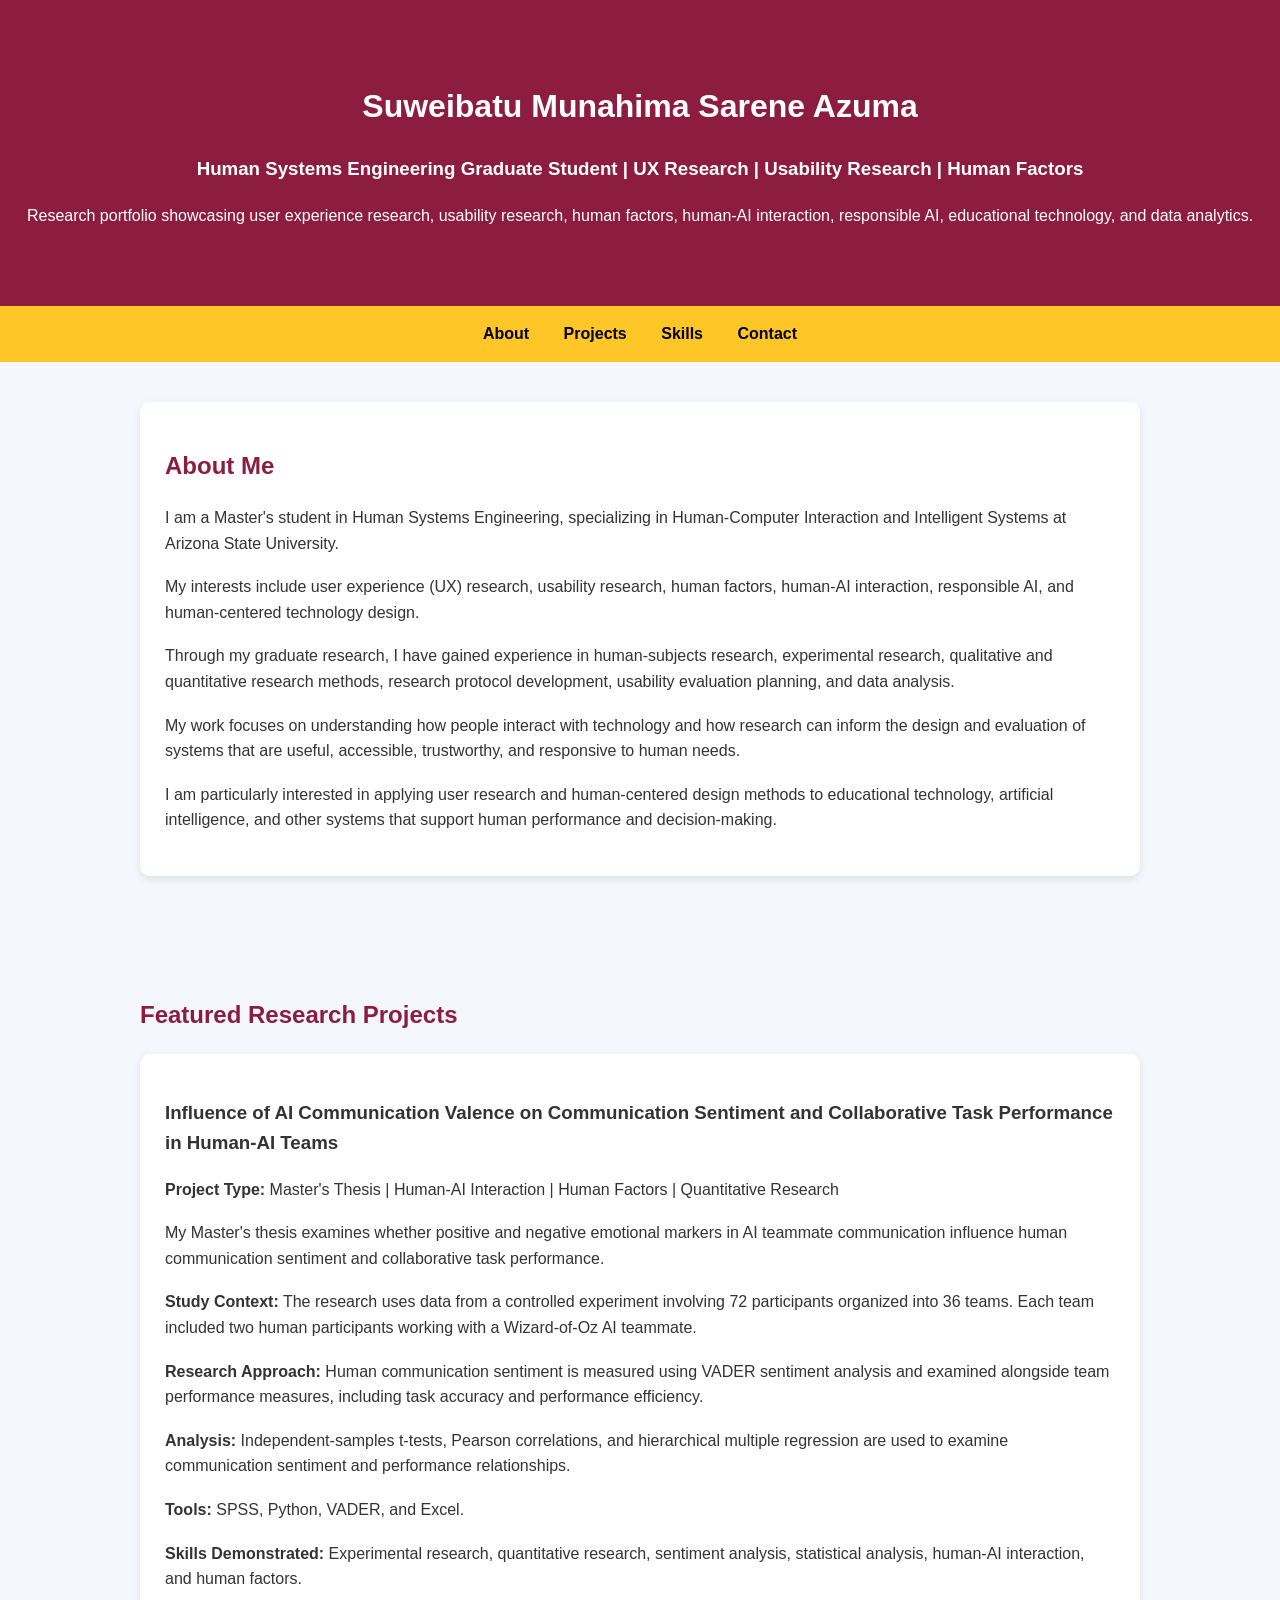
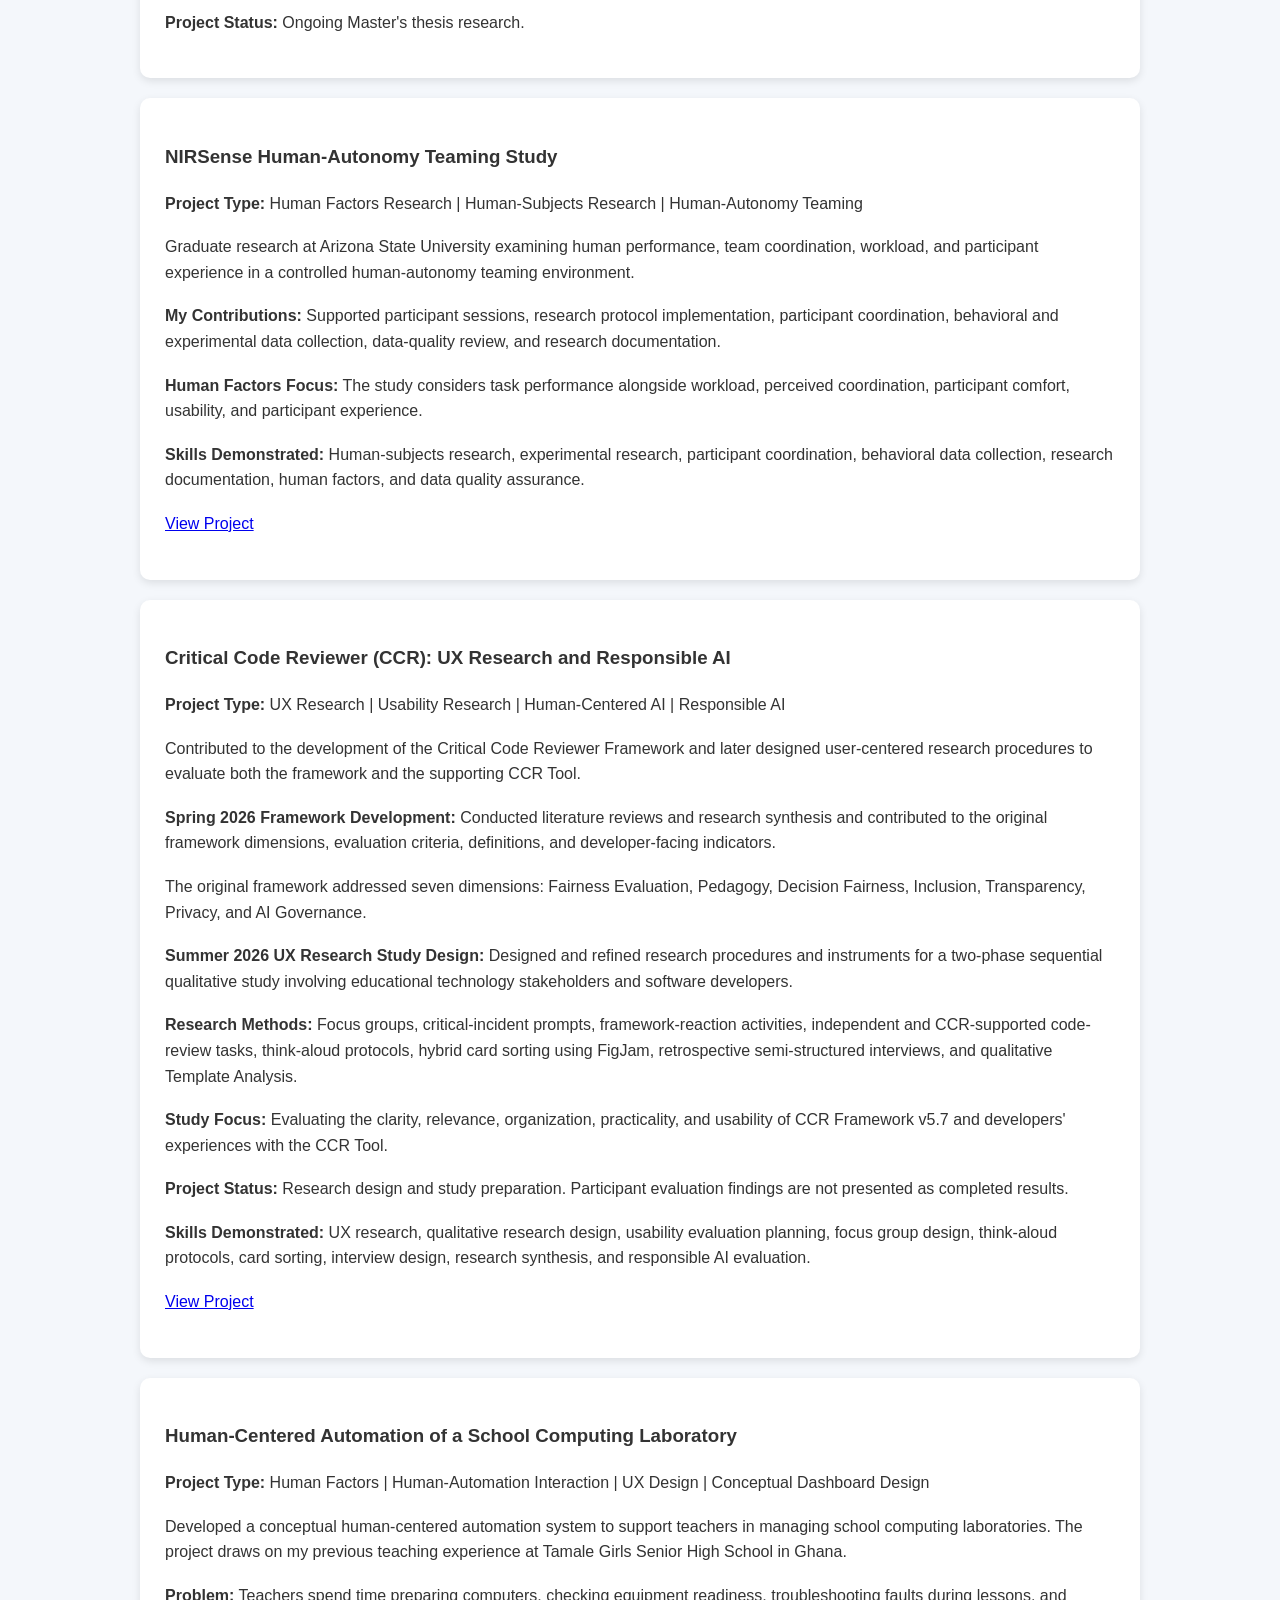
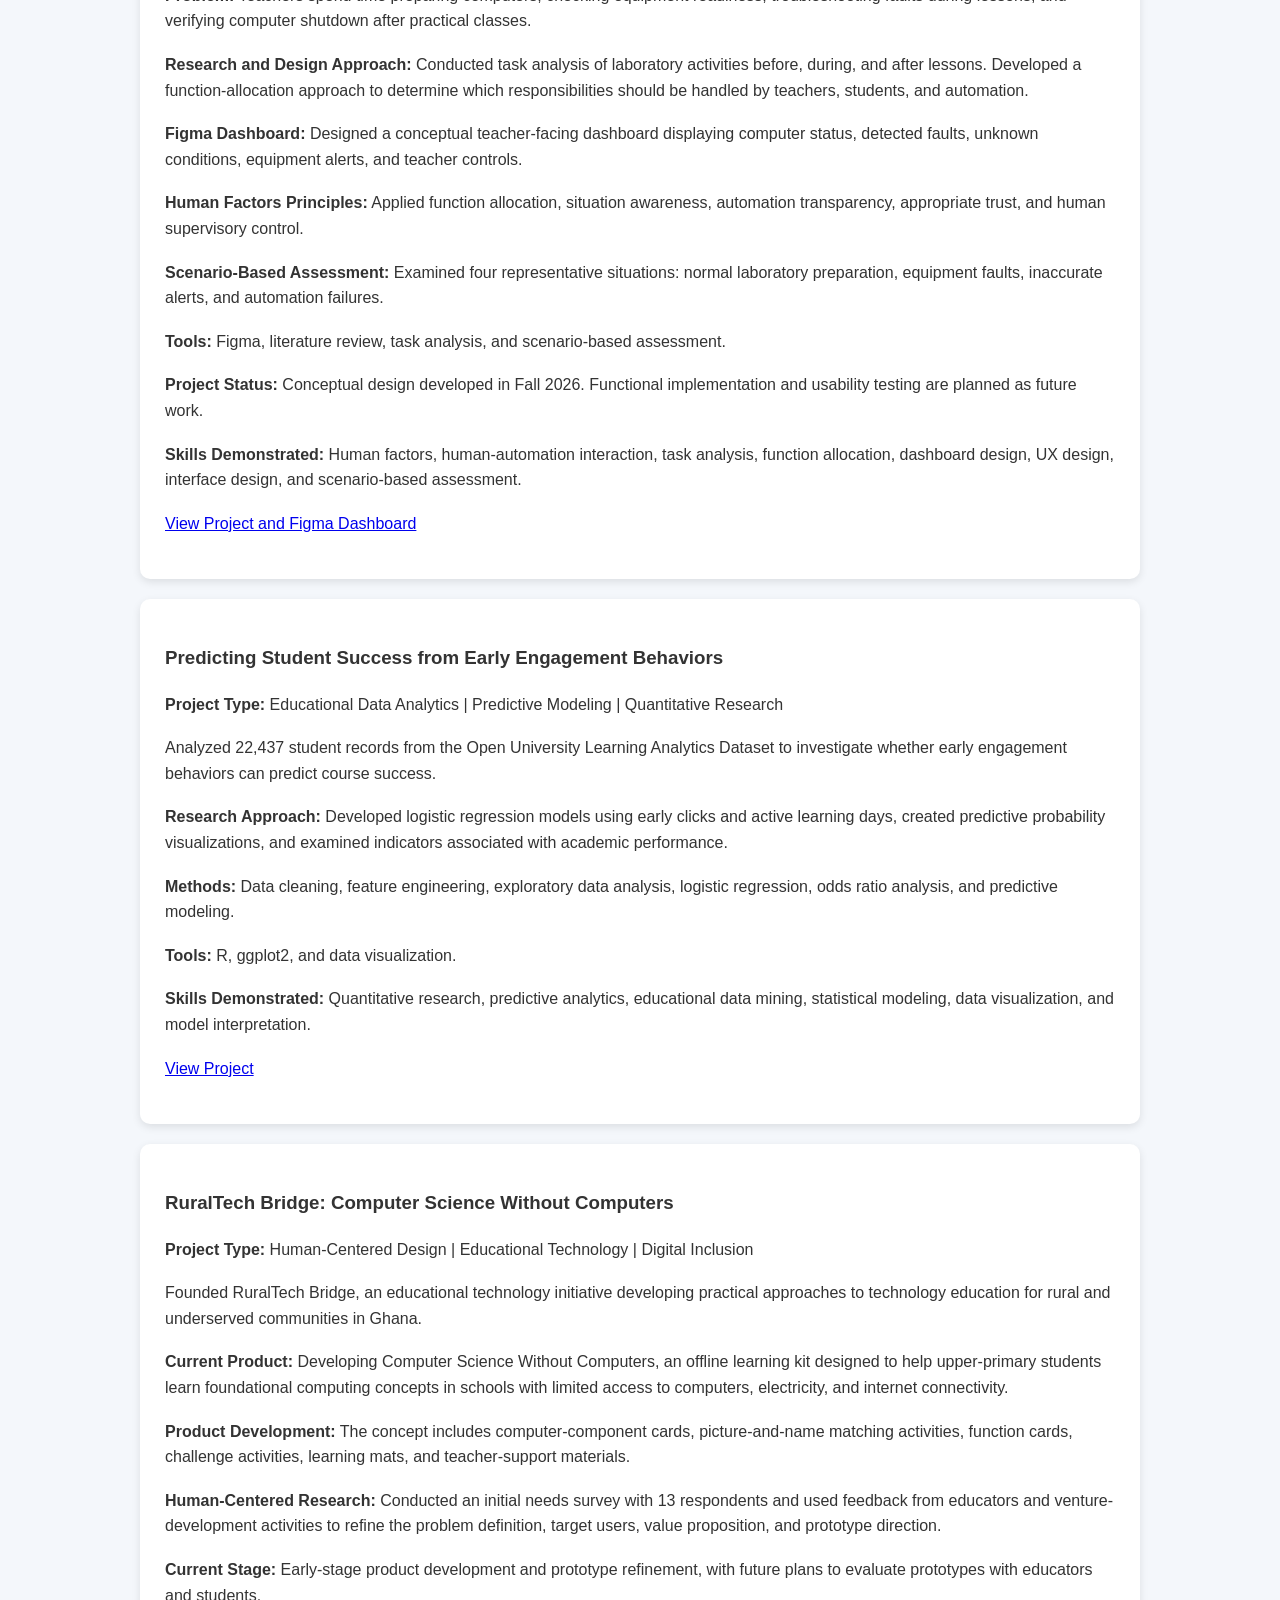
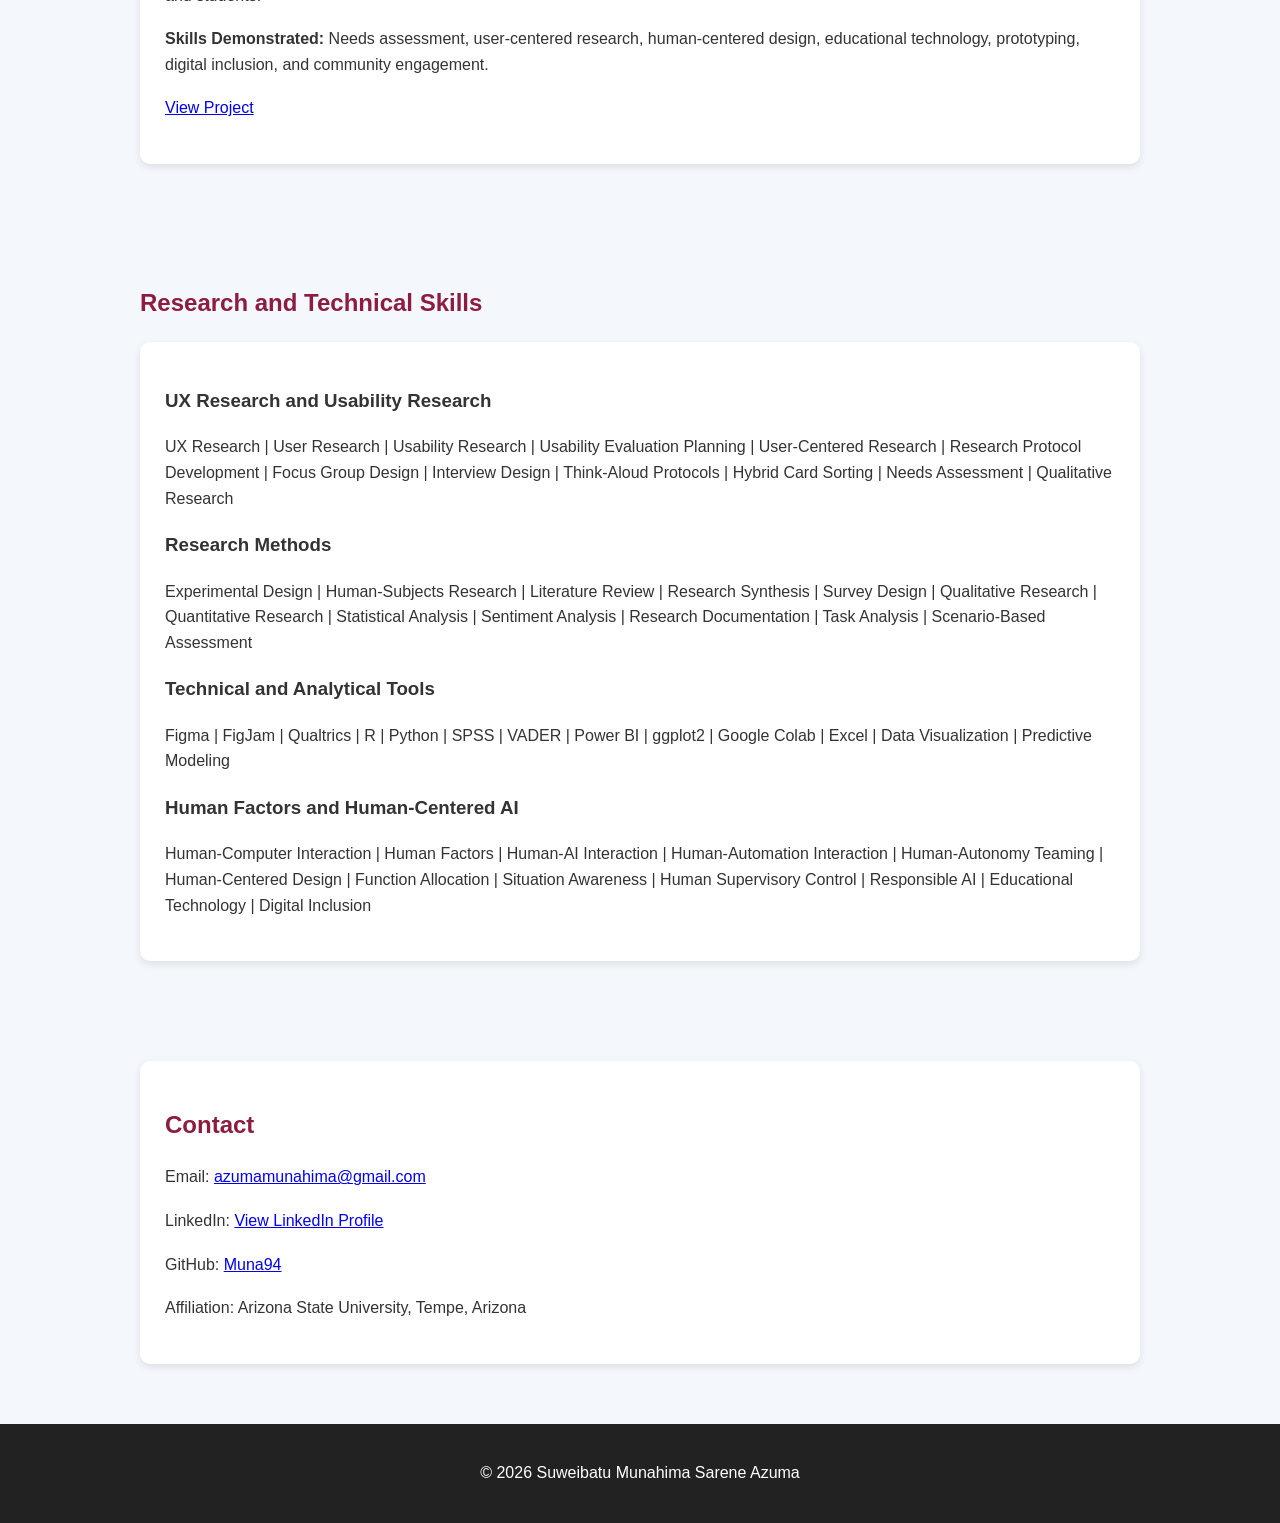
==== commit 2f1d3f26: "Refine research portfolio content for clarity Updated content for clarity and consistency in the res" ====
--- a/index.html
+++ b/index.html
@@ -8,7 +8,7 @@
 
     <meta
         name="description"
-        content="Research portfolio of Suweibatu Munahima Sarene Azuma, specializing in UX research, usability research, human factors, human-AI interaction, responsible AI, educational technology, and data analytics."
+        content="Research portfolio of Suweibatu Munahima Sarene Azuma, focusing on UX research, usability research, human factors, human-AI interaction, responsible AI, educational technology, and data analytics."
     >
 
     <title>Suweibatu Munahima Sarene Azuma | Research Portfolio</title>
@@ -21,18 +21,20 @@
     <!-- HEADER -->
 
     <header>
+
         <h1>Suweibatu Munahima Sarene Azuma</h1>
 
         <h3>
             Human Systems Engineering Graduate Student |
-            UX Research • Usability Research • Human Factors
+            UX Research | Usability Research | Human Factors
         </h3>
 
         <p>
-            Research portfolio showcasing user experience (UX) research,
+            Research portfolio showcasing user experience research,
             usability research, human factors, human-AI interaction,
             responsible AI, educational technology, and data analytics.
         </p>
+
     </header>
 
 
@@ -56,36 +58,36 @@
 
             <p>
                 I am a Master's student in Human Systems Engineering,
-                specializing in Human-Computer Interaction and Intelligent
-                Systems at Arizona State University.
-            </p>
-
-            <p>
-                My research interests include user experience (UX) research,
+                specializing in Human-Computer Interaction and
+                Intelligent Systems at Arizona State University.
+            </p>
+
+            <p>
+                My interests include user experience (UX) research,
                 usability research, human factors, human-AI interaction,
                 responsible AI, and human-centered technology design.
             </p>
 
             <p>
-                Through my graduate research, I have gained experience in
-                human-subjects research, experimental research, qualitative
-                and quantitative research methods, research protocol
-                development, usability evaluation planning, and data analysis.
-            </p>
-
-            <p>
-                My work explores how people interact with technologies,
-                how systems can better support human needs, and how
-                research findings can inform the design and evaluation
-                of effective, inclusive, and trustworthy technologies.
+                Through my graduate research, I have gained experience
+                in human-subjects research, experimental research,
+                qualitative and quantitative research methods,
+                research protocol development, usability evaluation
+                planning, and data analysis.
+            </p>
+
+            <p>
+                My work focuses on understanding how people interact
+                with technology and how research can inform the design
+                and evaluation of systems that are useful, accessible,
+                trustworthy, and responsive to human needs.
             </p>
 
             <p>
                 I am particularly interested in applying user research
-                and human-centered design methods to understand user
-                needs, evaluate experiences, and improve technologies
-                in education, artificial intelligence, and other
-                human-centered environments.
+                and human-centered design methods to educational
+                technology, artificial intelligence, and other systems
+                that support human performance and decision-making.
             </p>
 
         </div>
@@ -106,7 +108,8 @@
 
             <h3>
                 Influence of AI Communication Valence on Communication
-                Sentiment and Collaborative Task Performance in Human-AI Teams
+                Sentiment and Collaborative Task Performance in
+                Human-AI Teams
             </h3>
 
             <p>
@@ -116,32 +119,34 @@
             </p>
 
             <p>
-                Ongoing Master's thesis research investigating whether
-                positive versus negative emotional markers in AI teammate
+                My Master's thesis examines whether positive and
+                negative emotional markers in AI teammate
                 communication influence human communication sentiment
-                and collaborative task performance in human-AI teams.
+                and collaborative task performance.
             </p>
 
             <p>
                 <strong>Study Context:</strong>
-                The research uses data from a controlled human-AI teaming
-                experiment involving 72 participants organized into 36 teams.
-                Each team consisted of two human participants working with
-                a Wizard-of-Oz AI teammate on a collaborative task.
+                The research uses data from a controlled experiment
+                involving 72 participants organized into 36 teams.
+                Each team included two human participants working
+                with a Wizard-of-Oz AI teammate.
             </p>
 
             <p>
                 <strong>Research Approach:</strong>
-                Human communication sentiment is quantified using VADER
-                sentiment analysis and examined alongside team-performance
-                measures, including task accuracy and performance efficiency.
+                Human communication sentiment is measured using
+                VADER sentiment analysis and examined alongside
+                team performance measures, including task accuracy
+                and performance efficiency.
             </p>
 
             <p>
                 <strong>Analysis:</strong>
-                Independent-samples t-tests, Pearson correlations, and
-                hierarchical multiple regression are used to examine
-                communication sentiment and performance relationships.
+                Independent-samples t-tests, Pearson correlations,
+                and hierarchical multiple regression are used to
+                examine communication sentiment and performance
+                relationships.
             </p>
 
             <p>
@@ -151,10 +156,14 @@
 
             <p>
                 <strong>Skills Demonstrated:</strong>
-                Human-AI interaction, experimental research,
-                sentiment analysis, quantitative research,
-                statistical analysis, human factors,
-                and collaborative-team research.
+                Experimental research, quantitative research,
+                sentiment analysis, statistical analysis,
+                human-AI interaction, and human factors.
+            </p>
+
+            <p>
+                <strong>Project Status:</strong>
+                Ongoing Master's thesis research.
             </p>
 
         </div>
@@ -174,32 +183,32 @@
             </p>
 
             <p>
-                Graduate research project at Arizona State University
-                investigating human performance, team coordination,
-                workload, and participant experience in a controlled
-                human-autonomy teaming environment.
+                Graduate research at Arizona State University
+                examining human performance, team coordination,
+                workload, and participant experience in a
+                controlled human-autonomy teaming environment.
             </p>
 
             <p>
                 <strong>My Contributions:</strong>
-                Supported controlled human-subject experimental sessions,
-                participant-session coordination, research protocol
-                implementation, behavioral and experimental data collection,
+                Supported participant sessions, research protocol
+                implementation, participant coordination,
+                behavioral and experimental data collection,
                 data-quality review, and research documentation.
             </p>
 
             <p>
                 <strong>Human Factors Focus:</strong>
-                The study considers task performance alongside workload,
-                perceived coordination, participant comfort, usability,
-                and participant experience.
+                The study considers task performance alongside
+                workload, perceived coordination, participant
+                comfort, usability, and participant experience.
             </p>
 
             <p>
                 <strong>Skills Demonstrated:</strong>
-                Human factors research, human-subjects research,
-                experimental research, participant coordination,
-                behavioral data collection, research documentation,
+                Human-subjects research, experimental research,
+                participant coordination, behavioral data collection,
+                research documentation, human factors,
                 and data quality assurance.
             </p>
 
@@ -215,7 +224,7 @@
         <div class="card">
 
             <h3>
-                Critical Code Reviewer (CCR) -
+                Critical Code Reviewer (CCR):
                 UX Research and Responsible AI
             </h3>
 
@@ -226,18 +235,18 @@
             </p>
 
             <p>
-                Contributed to the development of the Critical Code
-                Reviewer (CCR) Framework and subsequently designed
-                user-centered research procedures to evaluate both
-                the CCR Framework and the supporting CCR Tool.
-            </p>
-
-            <p>
-                <strong>Spring 2026 - Framework Development:</strong>
+                Contributed to the development of the Critical
+                Code Reviewer Framework and later designed
+                user-centered research procedures to evaluate
+                both the framework and the supporting CCR Tool.
+            </p>
+
+            <p>
+                <strong>Spring 2026 Framework Development:</strong>
                 Conducted literature reviews and research synthesis
-                and contributed to the development of the original
-                framework dimensions, evaluation criteria, definitions,
-                and developer-facing indicators.
+                and contributed to the original framework dimensions,
+                evaluation criteria, definitions, and
+                developer-facing indicators.
             </p>
 
             <p>
@@ -247,17 +256,18 @@
             </p>
 
             <p>
-                <strong>Summer 2026 - UX Research Study Design:</strong>
-                Designed and refined procedures and research instruments
-                for a two-phase sequential qualitative study involving
-                educational technology stakeholders and software developers.
+                <strong>Summer 2026 UX Research Study Design:</strong>
+                Designed and refined research procedures and
+                instruments for a two-phase sequential qualitative
+                study involving educational technology stakeholders
+                and software developers.
             </p>
 
             <p>
                 <strong>Research Methods:</strong>
                 Focus groups, critical-incident prompts,
                 framework-reaction activities, independent and
-                CCR-supported code-review tasks, concurrent think-aloud
+                CCR-supported code-review tasks, think-aloud
                 protocols, hybrid card sorting using FigJam,
                 retrospective semi-structured interviews,
                 and qualitative Template Analysis.
@@ -266,23 +276,22 @@
             <p>
                 <strong>Study Focus:</strong>
                 Evaluating the clarity, relevance, organization,
-                practicality, and usability of CCR Framework v5.7,
-                alongside developers' experiences using the CCR Tool.
-            </p>
-
-            <p>
-                <strong>Research Status:</strong>
+                practicality, and usability of CCR Framework v5.7
+                and developers' experiences with the CCR Tool.
+            </p>
+
+            <p>
+                <strong>Project Status:</strong>
                 Research design and study preparation.
-                Participant evaluation findings are not presented
-                as completed results.
+                Participant evaluation findings are not
+                presented as completed results.
             </p>
 
             <p>
                 <strong>Skills Demonstrated:</strong>
-                UX research, usability evaluation planning,
-                qualitative research design, research protocol
-                development, focus group design, think-aloud
-                protocols, card sorting, interview design,
+                UX research, qualitative research design,
+                usability evaluation planning, focus group design,
+                think-aloud protocols, card sorting, interview design,
                 research synthesis, and responsible AI evaluation.
             </p>
 
@@ -293,12 +302,105 @@
         </div>
 
 
-        <!-- PROJECT 4: STUDENT SUCCESS ANALYTICS -->
+        <!-- PROJECT 4: HUMAN-AUTOMATION INTERACTION -->
 
         <div class="card">
 
             <h3>
-                Predicting Student Success from Early Engagement Behaviors
+                Human-Centered Automation of a
+                School Computing Laboratory
+            </h3>
+
+            <p>
+                <strong>Project Type:</strong>
+                Human Factors | Human-Automation Interaction |
+                UX Design | Conceptual Dashboard Design
+            </p>
+
+            <p>
+                Developed a conceptual human-centered automation
+                system to support teachers in managing school
+                computing laboratories. The project draws on
+                my previous teaching experience at Tamale Girls
+                Senior High School in Ghana.
+            </p>
+
+            <p>
+                <strong>Problem:</strong>
+                Teachers spend time preparing computers,
+                checking equipment readiness, troubleshooting
+                faults during lessons, and verifying computer
+                shutdown after practical classes.
+            </p>
+
+            <p>
+                <strong>Research and Design Approach:</strong>
+                Conducted task analysis of laboratory activities
+                before, during, and after lessons. Developed a
+                function-allocation approach to determine which
+                responsibilities should be handled by teachers,
+                students, and automation.
+            </p>
+
+            <p>
+                <strong>Figma Dashboard:</strong>
+                Designed a conceptual teacher-facing dashboard
+                displaying computer status, detected faults,
+                unknown conditions, equipment alerts, and
+                teacher controls.
+            </p>
+
+            <p>
+                <strong>Human Factors Principles:</strong>
+                Applied function allocation, situation awareness,
+                automation transparency, appropriate trust,
+                and human supervisory control.
+            </p>
+
+            <p>
+                <strong>Scenario-Based Assessment:</strong>
+                Examined four representative situations:
+                normal laboratory preparation, equipment faults,
+                inaccurate alerts, and automation failures.
+            </p>
+
+            <p>
+                <strong>Tools:</strong>
+                Figma, literature review, task analysis,
+                and scenario-based assessment.
+            </p>
+
+            <p>
+                <strong>Project Status:</strong>
+                Conceptual design developed in Fall 2026.
+                Functional implementation and usability testing
+                are planned as future work.
+            </p>
+
+            <p>
+                <strong>Skills Demonstrated:</strong>
+                Human factors, human-automation interaction,
+                task analysis, function allocation, dashboard
+                design, UX design, interface design,
+                and scenario-based assessment.
+            </p>
+
+            <p>
+                <a href="human-automation-lab.html">
+                    View Project and Figma Dashboard
+                </a>
+            </p>
+
+        </div>
+
+
+        <!-- PROJECT 5: STUDENT SUCCESS ANALYTICS -->
+
+        <div class="card">
+
+            <h3>
+                Predicting Student Success from
+                Early Engagement Behaviors
             </h3>
 
             <p>
@@ -308,22 +410,19 @@
             </p>
 
             <p>
-                Analyzed 22,437 student records from the Open University
-                Learning Analytics Dataset to investigate whether early
-                engagement behaviors can predict course success.
-            </p>
-
-            <p>
-                Developed logistic regression models using early clicks
-                and active learning days, created predictive probability
-                visualizations, and identified indicators associated
-                with academic performance.
-            </p>
-
-            <p>
-                <strong>Dataset:</strong>
-                Open University Learning Analytics Dataset,
-                22,437 student records.
+                Analyzed 22,437 student records from the
+                Open University Learning Analytics Dataset
+                to investigate whether early engagement
+                behaviors can predict course success.
+            </p>
+
+            <p>
+                <strong>Research Approach:</strong>
+                Developed logistic regression models using
+                early clicks and active learning days,
+                created predictive probability visualizations,
+                and examined indicators associated with
+                academic performance.
             </p>
 
             <p>
@@ -340,8 +439,8 @@
 
             <p>
                 <strong>Skills Demonstrated:</strong>
-                Predictive analytics, educational data mining,
-                statistical modeling, quantitative research,
+                Quantitative research, predictive analytics,
+                educational data mining, statistical modeling,
                 data visualization, and model interpretation.
             </p>
 
@@ -354,71 +453,74 @@
         </div>
 
 
-        <!-- PROJECT 5: RURALTECH BRIDGE -->
+        <!-- PROJECT 6: RURALTECH BRIDGE -->
 
         <div class="card">
 
             <h3>
-                RuralTech Bridge -
+                RuralTech Bridge:
                 Computer Science Without Computers
             </h3>
 
             <p>
                 <strong>Project Type:</strong>
                 Human-Centered Design |
-                Educational Technology |
-                Digital Inclusion
-            </p>
-
-            <p>
-                Founded RuralTech Bridge, an educational technology
-                initiative developing practical approaches to
-                technology education for rural and underserved
-                communities in Ghana.
+                Educational Technology | Digital Inclusion
+            </p>
+
+            <p>
+                Founded RuralTech Bridge, an educational
+                technology initiative developing practical
+                approaches to technology education for
+                rural and underserved communities in Ghana.
             </p>
 
             <p>
                 <strong>Current Product:</strong>
-                Developing <em>Computer Science Without Computers</em>,
-                an offline learning kit designed to help upper-primary
-                students learn foundational computing concepts in
-                schools with limited access to computers, electricity,
-                and internet connectivity.
+                Developing Computer Science Without Computers,
+                an offline learning kit designed to help
+                upper-primary students learn foundational
+                computing concepts in schools with limited
+                access to computers, electricity, and
+                internet connectivity.
             </p>
 
             <p>
                 <strong>Product Development:</strong>
                 The concept includes computer-component cards,
-                picture-and-name matching activities, function cards,
-                challenge activities, learning mats, and
-                teacher-support materials.
+                picture-and-name matching activities,
+                function cards, challenge activities,
+                learning mats, and teacher-support materials.
             </p>
 
             <p>
                 <strong>Human-Centered Research:</strong>
-                Conducted an initial needs survey with 13 respondents
-                and used feedback from educators and venture-development
-                activities to refine the problem definition,
-                target users, value proposition, and prototype direction.
+                Conducted an initial needs survey with
+                13 respondents and used feedback from
+                educators and venture-development activities
+                to refine the problem definition, target users,
+                value proposition, and prototype direction.
             </p>
 
             <p>
                 <strong>Current Stage:</strong>
-                Early-stage product development and prototype refinement,
-                with future plans to evaluate prototypes with educators
-                and students and pilot the approach in schools.
+                Early-stage product development and prototype
+                refinement, with future plans to evaluate
+                prototypes with educators and students.
             </p>
 
             <p>
                 <strong>Skills Demonstrated:</strong>
                 Needs assessment, user-centered research,
                 human-centered design, educational technology,
-                product development, prototyping,
-                digital inclusion, and community engagement.
-            </p>
-
-            <p>
-                <a href="ruraltech-bridge.html">View Project</a>
+                prototyping, digital inclusion,
+                and community engagement.
+            </p>
+
+            <p>
+                <a href="ruraltech-bridge.html">
+                    View Project
+                </a>
             </p>
 
         </div>
@@ -437,42 +539,44 @@
             <h3>UX Research and Usability Research</h3>
 
             <p>
-                UX Research • User Research • Usability Research •
-                Usability Evaluation Planning •
-                User-Centered Research • Research Protocol Development •
-                Focus Group Design • Interview Design •
-                Think-Aloud Protocols • Hybrid Card Sorting •
-                Needs Assessment • Qualitative Research
+                UX Research | User Research |
+                Usability Research | Usability Evaluation Planning |
+                User-Centered Research | Research Protocol Development |
+                Focus Group Design | Interview Design |
+                Think-Aloud Protocols | Hybrid Card Sorting |
+                Needs Assessment | Qualitative Research
             </p>
 
             <h3>Research Methods</h3>
 
             <p>
-                Experimental Design • Human-Subjects Research •
-                Literature Review • Research Synthesis •
-                Survey Design • Qualitative Research •
-                Quantitative Research • Statistical Analysis •
-                Sentiment Analysis • Research Documentation
+                Experimental Design | Human-Subjects Research |
+                Literature Review | Research Synthesis |
+                Survey Design | Qualitative Research |
+                Quantitative Research | Statistical Analysis |
+                Sentiment Analysis | Research Documentation |
+                Task Analysis | Scenario-Based Assessment
             </p>
 
             <h3>Technical and Analytical Tools</h3>
 
             <p>
-                Figma • FigJam • Qualtrics •
-                R • Python • SPSS • VADER •
-                Power BI • ggplot2 • Google Colab •
-                Excel • Data Visualization •
+                Figma | FigJam | Qualtrics |
+                R | Python | SPSS | VADER |
+                Power BI | ggplot2 | Google Colab |
+                Excel | Data Visualization |
                 Predictive Modeling
             </p>
 
             <h3>Human Factors and Human-Centered AI</h3>
 
             <p>
-                Human-Computer Interaction • Human Factors •
-                Human-AI Interaction • Human-Autonomy Teaming •
-                Human-Centered Design • Responsible AI •
-                Educational Technology • Digital Inclusion •
-                Research-Based Evaluation
+                Human-Computer Interaction | Human Factors |
+                Human-AI Interaction | Human-Automation Interaction |
+                Human-Autonomy Teaming | Human-Centered Design |
+                Function Allocation | Situation Awareness |
+                Human Supervisory Control | Responsible AI |
+                Educational Technology | Digital Inclusion
             </p>
 
         </div>
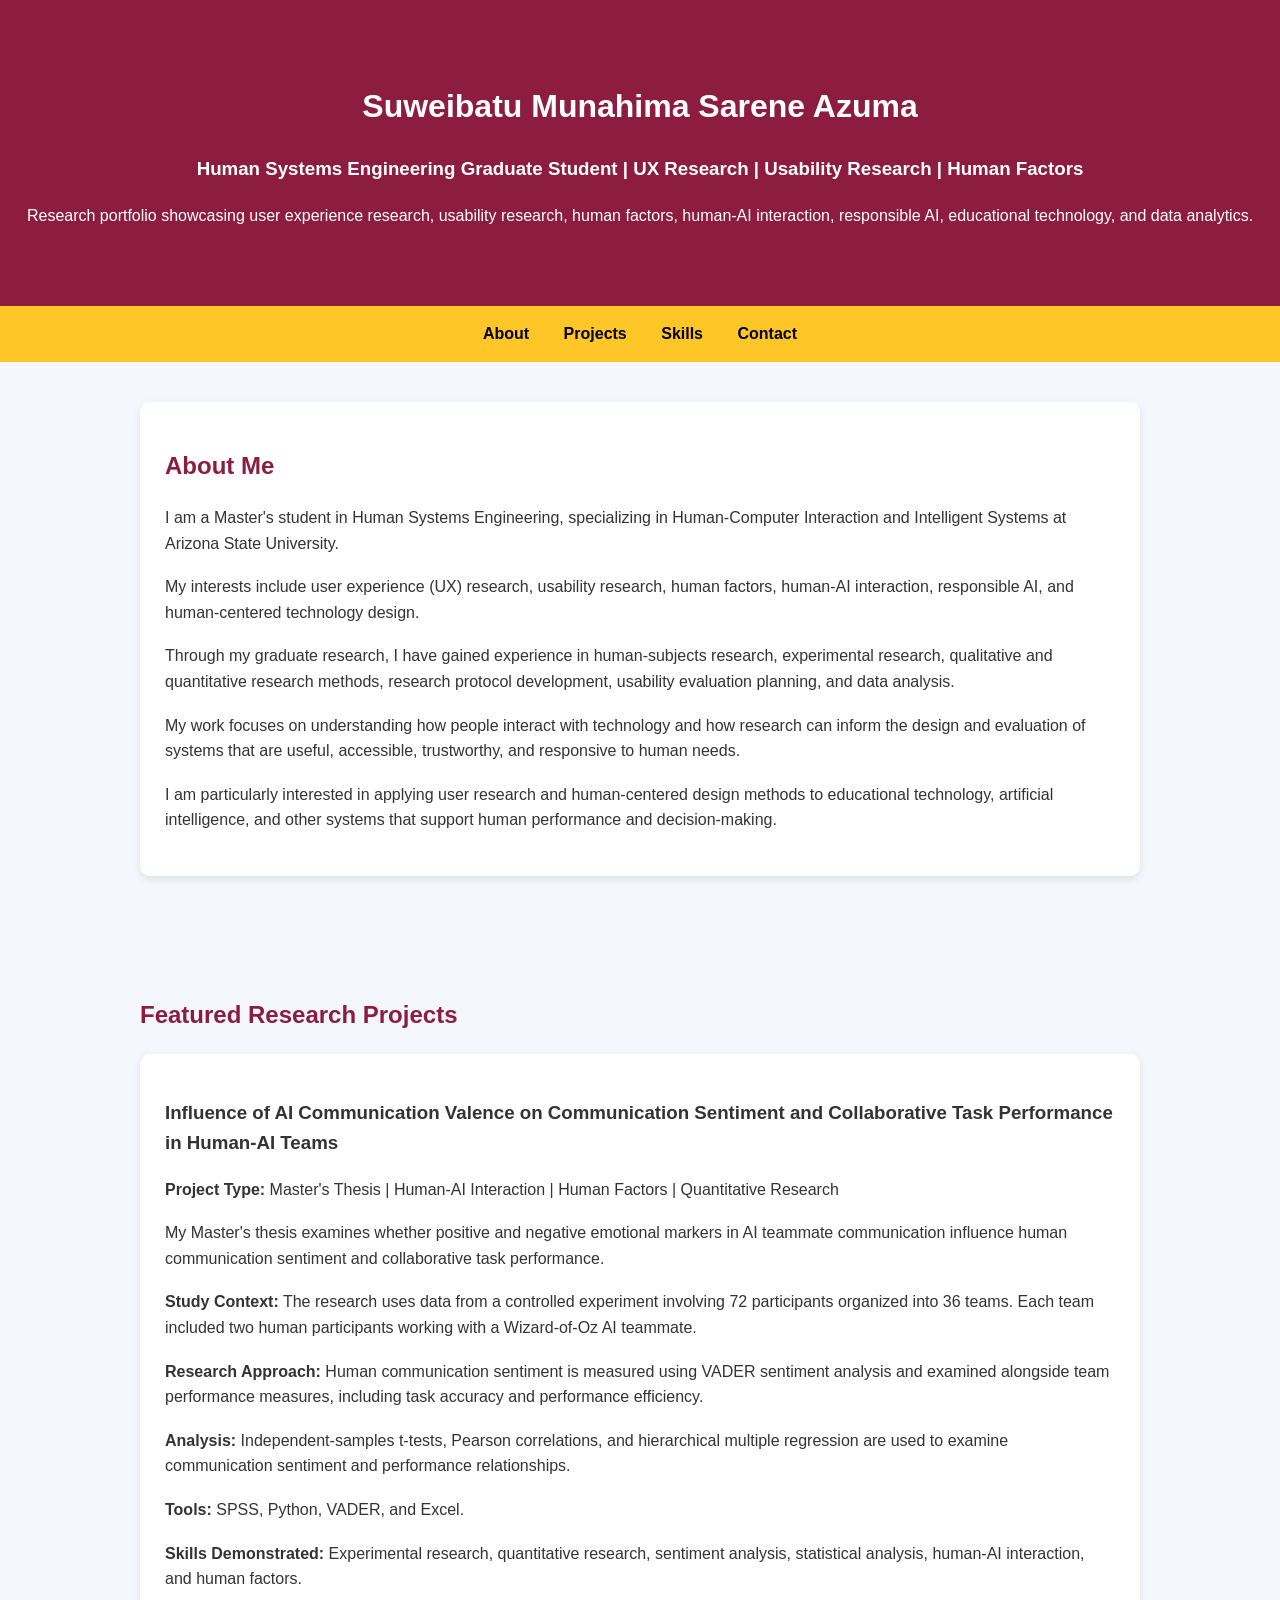
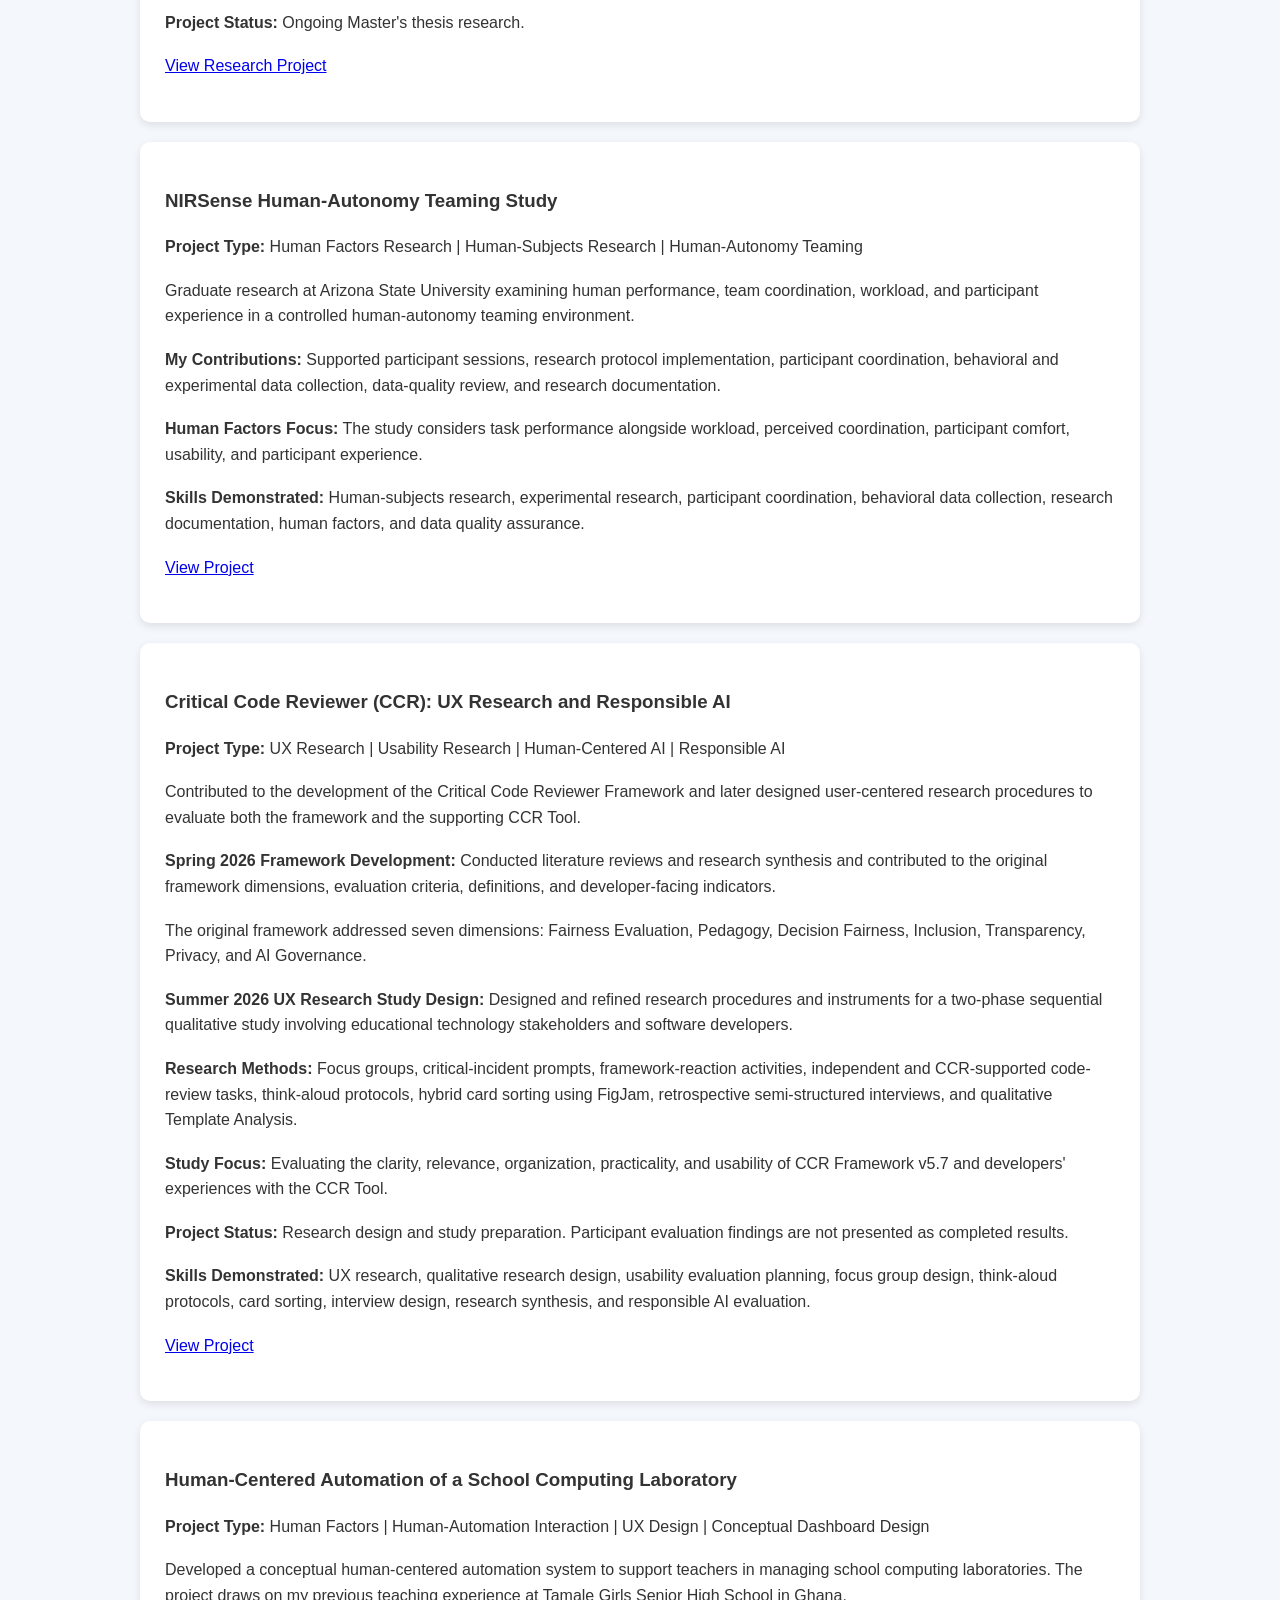
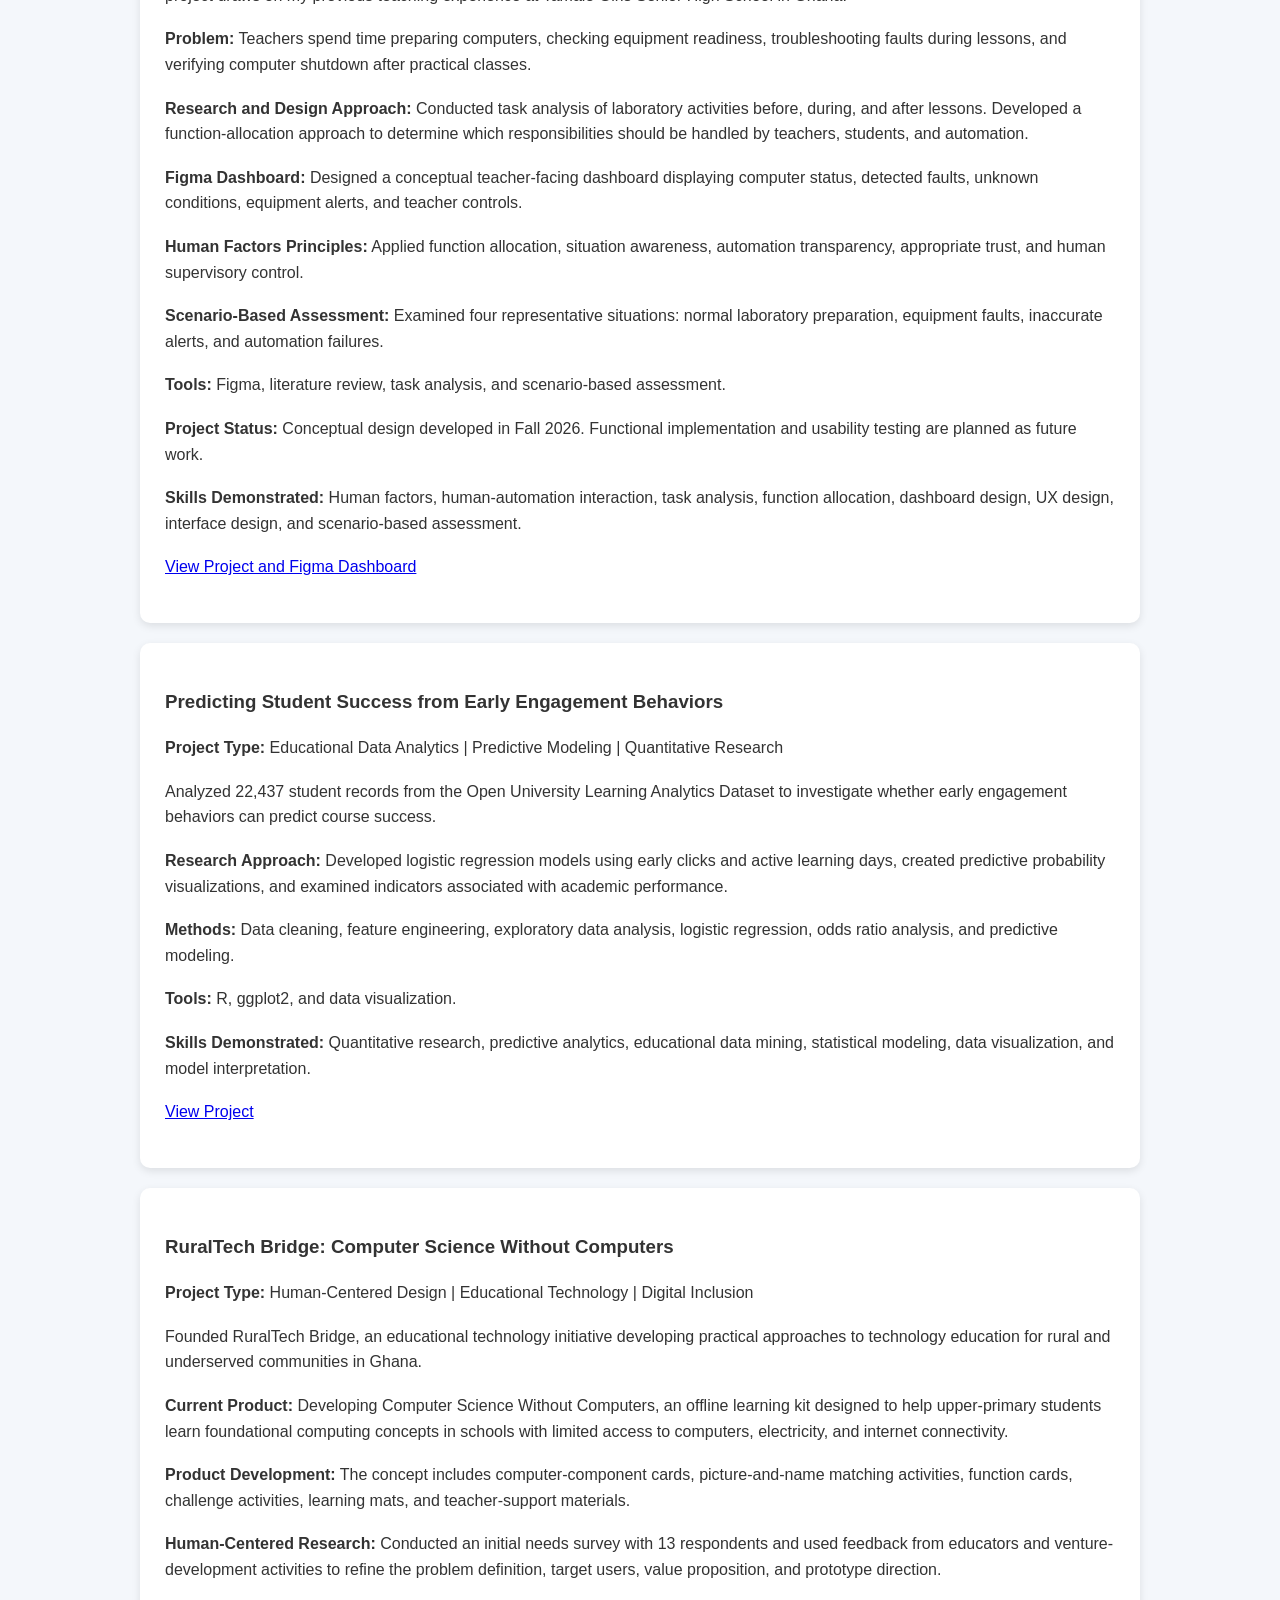
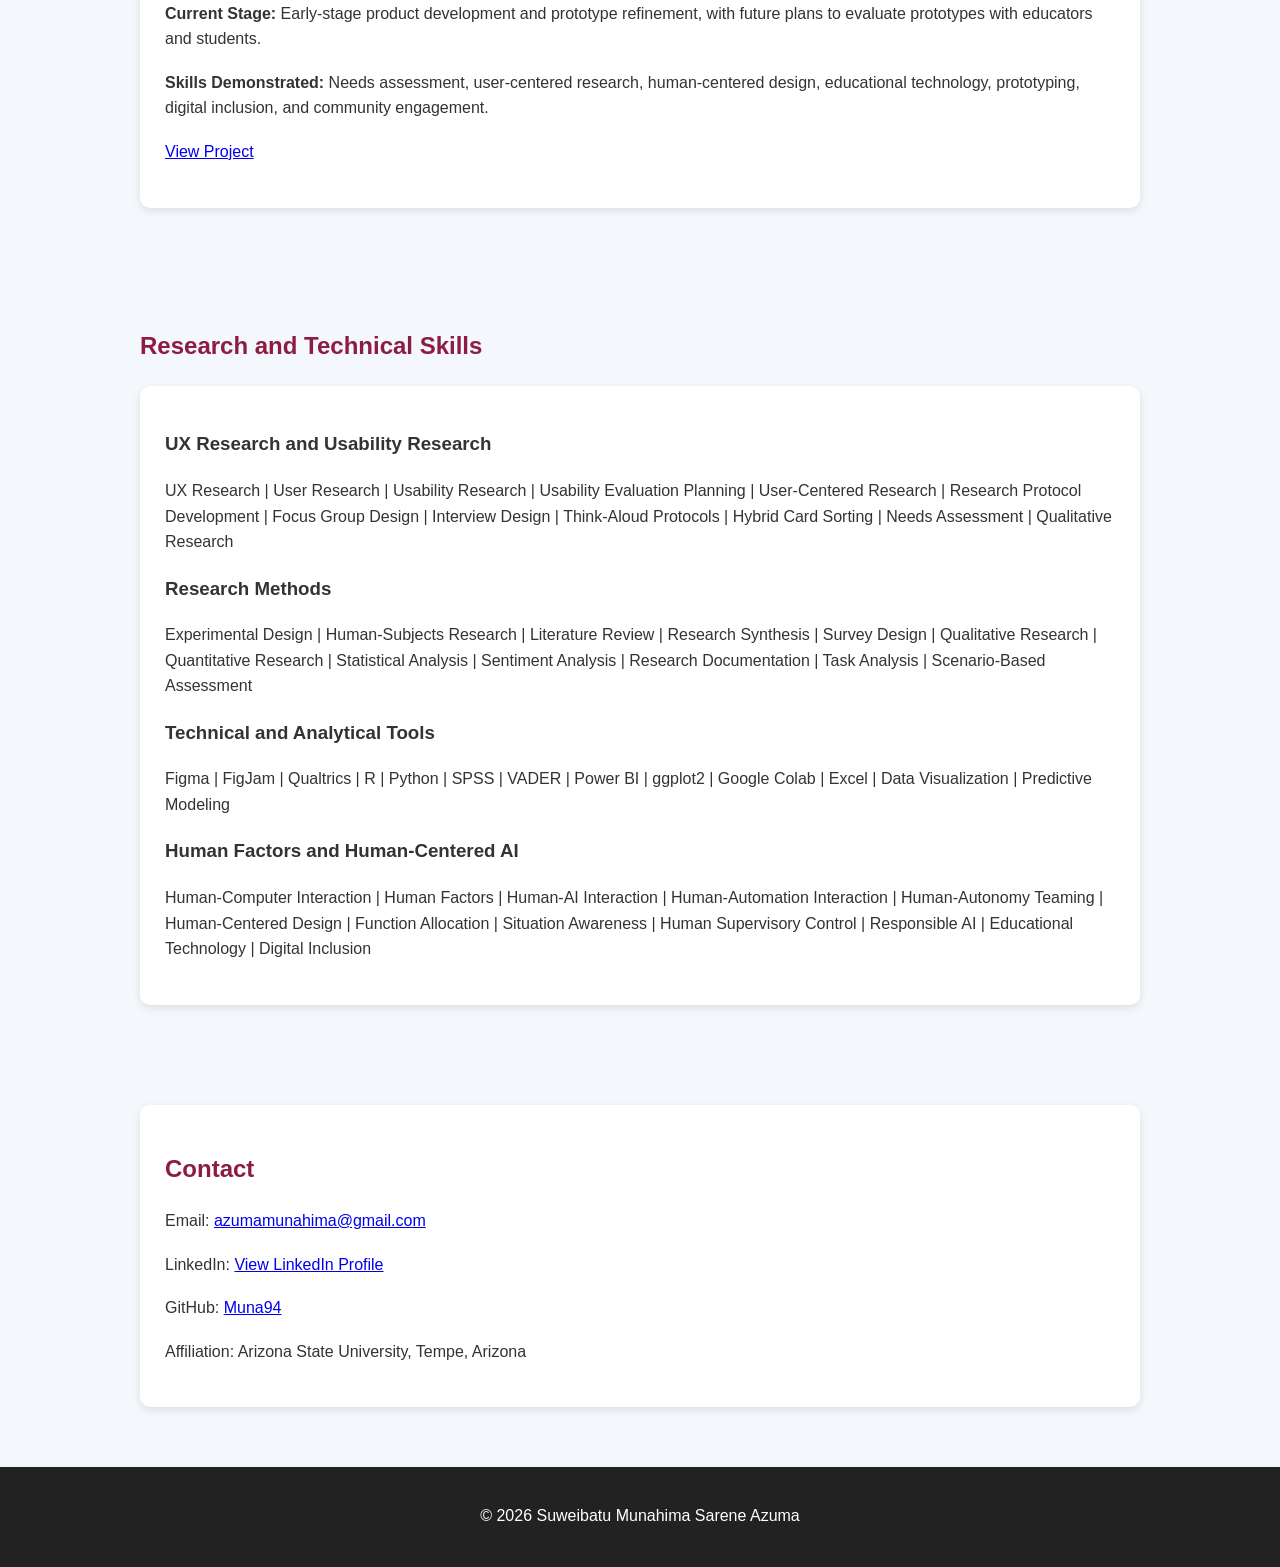
==== commit 4e9cf01a: "Add link to view research project" ====
--- a/index.html
+++ b/index.html
@@ -165,6 +165,7 @@
                 <strong>Project Status:</strong>
                 Ongoing Master's thesis research.
             </p>
+            <p><a href="ai-emotional-valence.html">View Research Project</a></p>
 
         </div>
 
